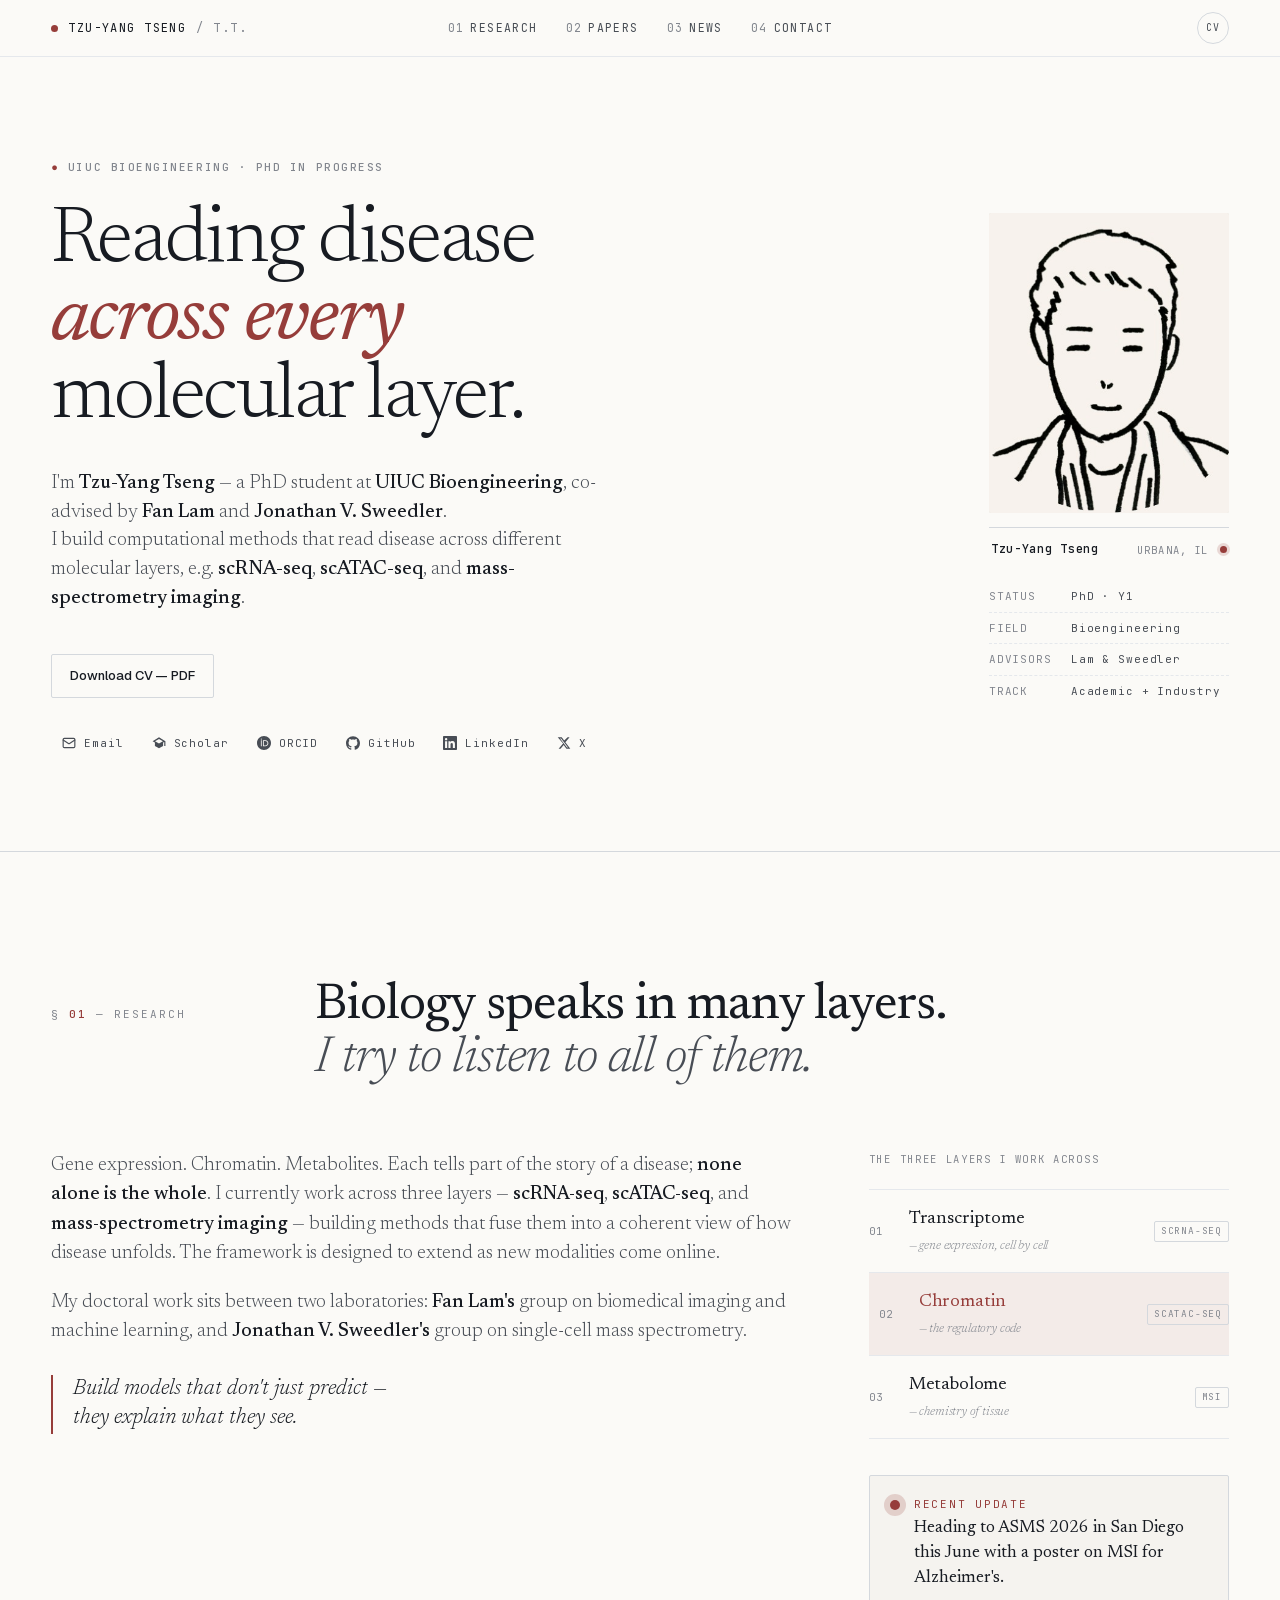
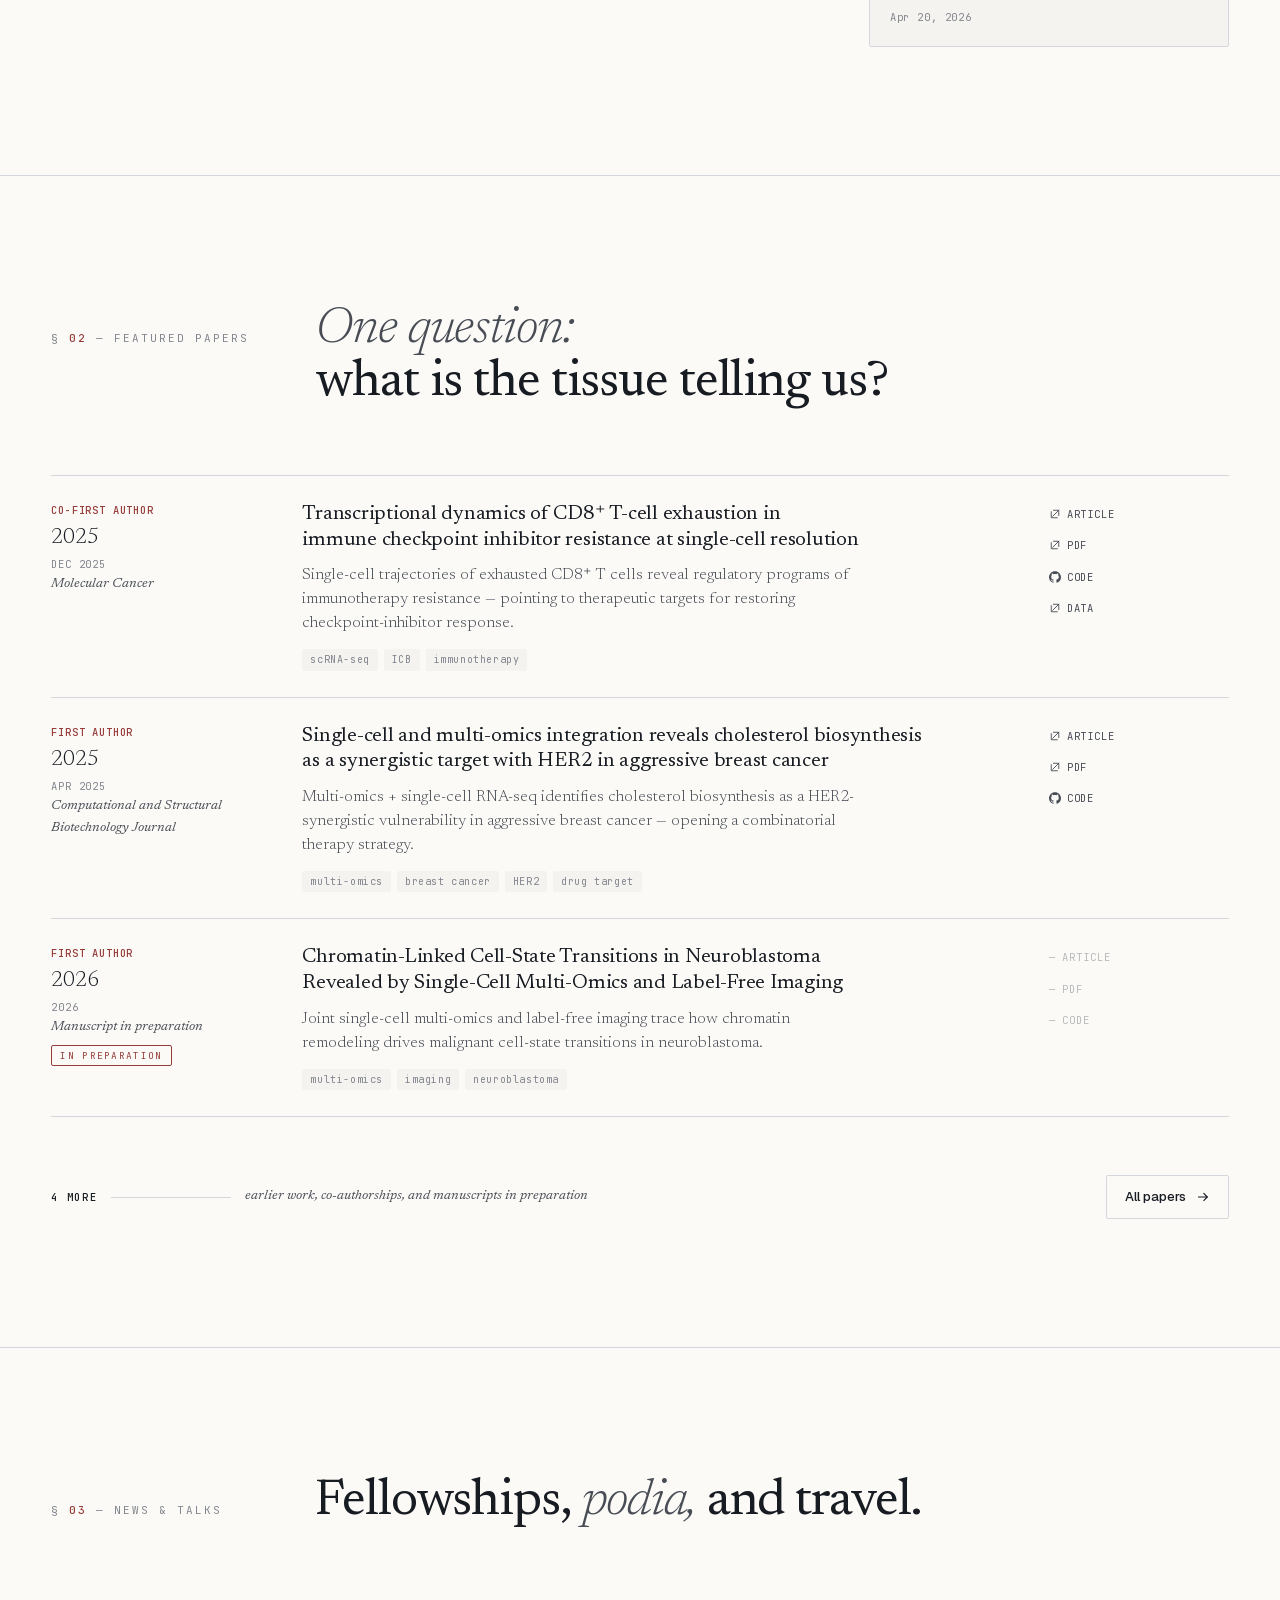
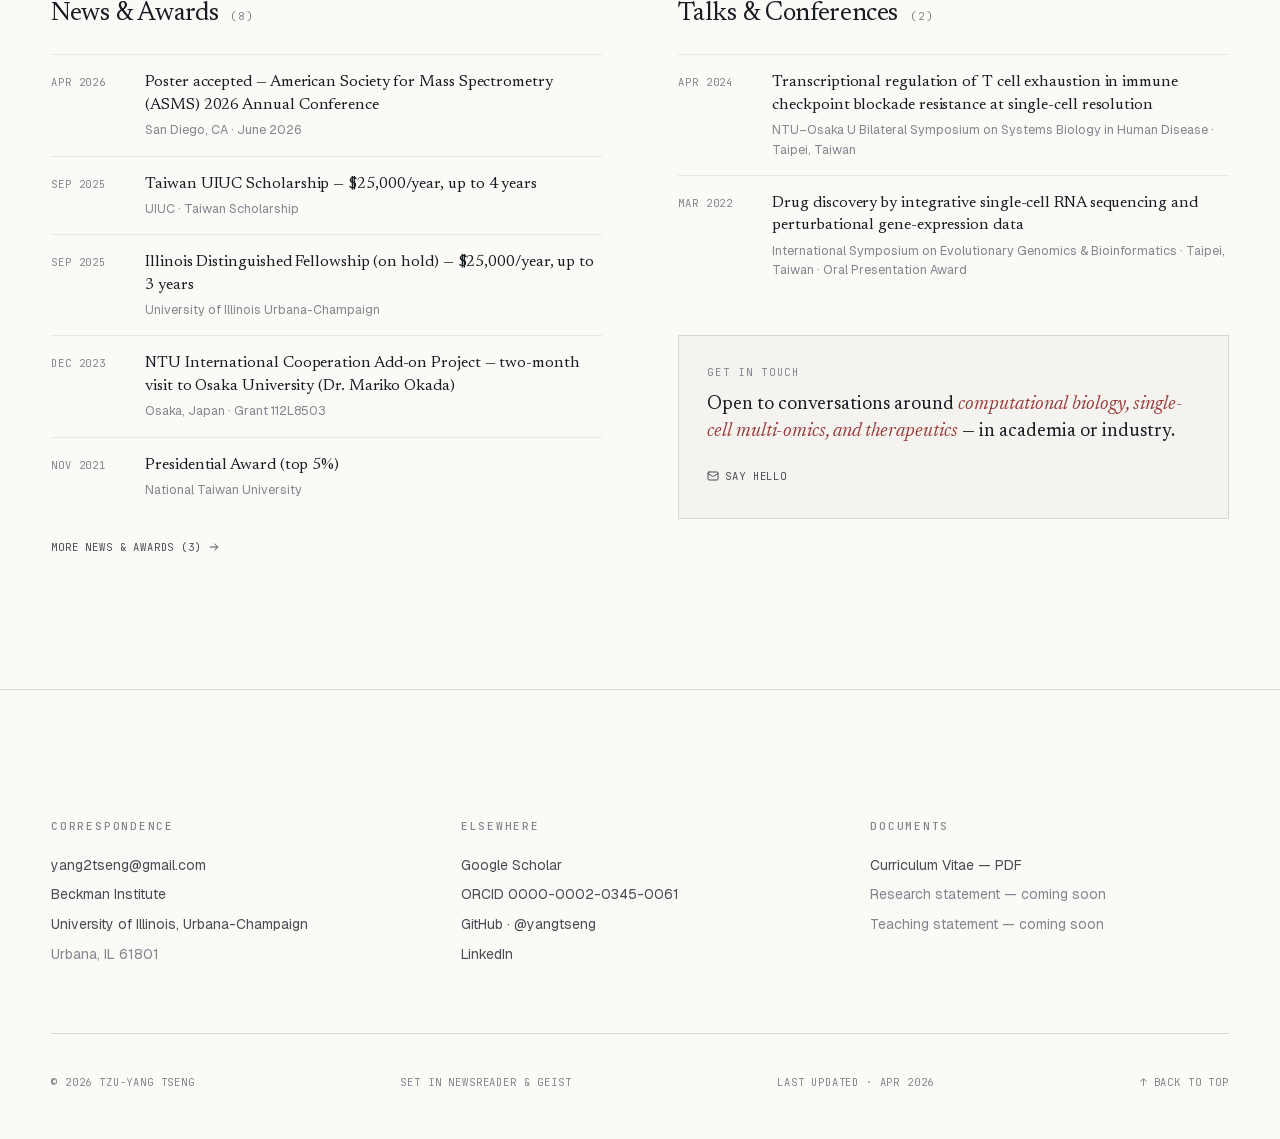
==== index.html @ 9c01989f "Replace Hugo site with Next.js editorial redesign" ====
<!DOCTYPE html><!--KRcbVqS8TfyJYp9CHMEeK--><html lang="en" class="__variable_23383f __variable_2fd26b __variable_6d24ac"><head><meta charSet="utf-8"/><meta name="viewport" content="width=device-width, initial-scale=1"/><link rel="preload" href="/_next/static/media/4b9bb515ce6d026f-s.p.woff2" as="font" crossorigin="" type="font/woff2"/><link rel="preload" href="/_next/static/media/4cf2300e9c8272f7-s.p.woff2" as="font" crossorigin="" type="font/woff2"/><link rel="preload" href="/_next/static/media/558ca1a6aa3cb55e-s.p.woff2" as="font" crossorigin="" type="font/woff2"/><link rel="preload" href="/_next/static/media/5611c55482296524-s.p.woff2" as="font" crossorigin="" type="font/woff2"/><link rel="preload" href="/_next/static/media/665e920483964785-s.p.woff2" as="font" crossorigin="" type="font/woff2"/><link rel="preload" href="/_next/static/media/ba015fad6dcf6784-s.p.woff2" as="font" crossorigin="" type="font/woff2"/><link rel="preload" href="/_next/static/media/e92f802bb57ccffe-s.p.woff2" as="font" crossorigin="" type="font/woff2"/><link rel="preload" as="image" href="/portrait.jpg"/><link rel="stylesheet" href="/_next/static/css/80874773b48cdd55.css" data-precedence="next"/><link rel="preload" as="script" fetchPriority="low" href="/_next/static/chunks/webpack-1b377f46e72c49b6.js"/><script src="/_next/static/chunks/4bd1b696-c023c6e3521b1417.js" async=""></script><script src="/_next/static/chunks/255-dda36e826969d334.js" async=""></script><script src="/_next/static/chunks/main-app-e1e6aab9faa670de.js" async=""></script><script src="/_next/static/chunks/619-ba102abea3e3d0e4.js" async=""></script><script src="/_next/static/chunks/app/layout-b8fff95ae34bfa25.js" async=""></script><script src="/_next/static/chunks/747-1c75d0408c8b1890.js" async=""></script><script src="/_next/static/chunks/app/page-6e94c99dddf54dfb.js" async=""></script><meta name="next-size-adjust" content=""/><title>Tzu-Yang Tseng — PhD, Bioengineering · UIUC</title><meta name="description" content="PhD student in Bioengineering at UIUC, co-advised by Fan Lam and Jonathan V. Sweedler. Computational methods that read disease across molecular layers — scRNA-seq, scATAC-seq, and mass-spectrometry imaging."/><script src="/_next/static/chunks/polyfills-42372ed130431b0a.js" noModule=""></script></head><body><div hidden=""><!--$--><!--/$--></div><script>((a,b,c,d,e,f,g,h)=>{let i=document.documentElement,j=["light","dark"];function k(b){var c;(Array.isArray(a)?a:[a]).forEach(a=>{let c="class"===a,d=c&&f?e.map(a=>f[a]||a):e;c?(i.classList.remove(...d),i.classList.add(f&&f[b]?f[b]:b)):i.setAttribute(a,b)}),c=b,h&&j.includes(c)&&(i.style.colorScheme=c)}if(d)k(d);else try{let a=localStorage.getItem(b)||c,d=g&&"system"===a?window.matchMedia("(prefers-color-scheme: dark)").matches?"dark":"light":a;k(d)}catch(a){}})("data-theme","theme","light",null,["light","dark"],null,true,true)</script><a href="#main" class="sr-only focus:not-sr-only focus:fixed focus:left-4 focus:top-4 focus:z-[300] focus:rounded focus:bg-[var(--accent)] focus:px-4 focus:py-2 focus:text-[var(--bg)]">Skip to content</a><header class="topbar"><div class="frame topbar-inner"><a class="brand" href="#top"><span class="brand-dot" aria-hidden="true"></span><span>Tzu-Yang Tseng</span><span style="color:var(--ink-3)">/ T.T.</span></a><nav class="nav" aria-label="Primary"><a href="#research"><span class="num">01</span>Research</a><a href="#papers"><span class="num">02</span>Papers</a><a href="#news"><span class="num">03</span>News</a><a href="#contact"><span class="num">04</span>Contact</a></nav><div class="topbar-right"><a class="icon-btn" aria-label="Curriculum Vitae (PDF)" href="/cv.pdf"><span style="font-family:var(--mono);font-size:10px;letter-spacing:0.1em">CV</span></a></div></div></header><main id="main"><section id="top" class="hero"><div class="frame"><div class="hero-grid"><div><div class="eyebrow rev" style="margin-bottom:28px"><span style="color:var(--accent)">●</span> UIUC Bioengineering · PhD in progress</div><h1 class="hero-headline rev">Reading disease<br/><em>across every</em><br/>molecular layer.</h1><p class="hero-sub rev">I&#x27;m <strong>Tzu-Yang Tseng</strong> — a PhD student at <strong>UIUC Bioengineering</strong>, co-advised by <strong>Fan Lam</strong> and <strong>Jonathan V. Sweedler</strong>.<br/>I build computational methods that read disease across different molecular layers, e.g. <strong>scRNA-seq</strong>, <strong>scATAC-seq</strong>, and<!-- --> <strong>mass-spectrometry imaging</strong>.</p><div class="cta-row rev"><a class="btn btn-ghost" href="/cv.pdf">Download CV — PDF</a></div><div class="socials rev"><a class="sock" href="mailto:yang2tseng@gmail.com"><svg xmlns="http://www.w3.org/2000/svg" width="14" height="14" viewBox="0 0 24 24" fill="none" stroke="currentColor" stroke-width="2" stroke-linecap="round" stroke-linejoin="round" class="lucide lucide-mail" aria-hidden="true"><path d="m22 7-8.991 5.727a2 2 0 0 1-2.009 0L2 7"></path><rect x="2" y="4" width="20" height="16" rx="2"></rect></svg>Email</a><a class="sock" href="https://scholar.google.com/citations?user=Tzu-Yang+Tseng"><svg viewBox="0 0 24 24" fill="currentColor" aria-hidden="true" width="14" height="14"><path d="M12 2L1 9l4 2.18v6L12 21l7-3.82v-6l2-1.09V17h2V9L12 2zm6.82 7L12 12.72 5.18 9 12 5.28 18.82 9z"></path></svg>Scholar</a><a class="sock" href="https://orcid.org/0000-0002-0345-0061"><svg viewBox="0 0 24 24" fill="currentColor" aria-hidden="true" width="14" height="14"><path d="M12 0C5.372 0 0 5.372 0 12s5.372 12 12 12 12-5.372 12-12S18.628 0 12 0zM7.369 4.378c.525 0 .947.422.947.947 0 .525-.421.947-.947.947-.525 0-.946-.422-.946-.947 0-.525.421-.947.946-.947zm-.722 3.038h1.444v10.041H6.647V7.416zm3.562 0h3.9c3.712 0 5.344 2.652 5.344 5.025 0 2.572-2.016 5.025-5.325 5.025h-3.919V7.416zm1.444 1.303v7.444h2.297c3.272 0 4.022-2.484 4.022-3.722 0-2.016-1.284-3.722-4.097-3.722h-2.222z"></path></svg>ORCID</a><a class="sock" href="https://github.com/yangtseng"><svg viewBox="0 0 24 24" fill="currentColor" aria-hidden="true" width="14" height="14"><path d="M12 .297c-6.63 0-12 5.373-12 12 0 5.303 3.438 9.8 8.205 11.385.6.113.82-.258.82-.577 0-.285-.01-1.04-.015-2.04-3.338.724-4.042-1.61-4.042-1.61C4.422 18.07 3.633 17.7 3.633 17.7c-1.087-.744.084-.729.084-.729 1.205.084 1.838 1.236 1.838 1.236 1.07 1.835 2.809 1.305 3.495.998.108-.776.417-1.305.76-1.605-2.665-.3-5.466-1.332-5.466-5.93 0-1.31.465-2.38 1.235-3.22-.135-.303-.54-1.523.105-3.176 0 0 1.005-.322 3.3 1.23.96-.267 1.98-.399 3-.405 1.02.006 2.04.138 3 .405 2.28-1.552 3.285-1.23 3.285-1.23.645 1.653.24 2.873.12 3.176.765.84 1.23 1.91 1.23 3.22 0 4.61-2.805 5.625-5.475 5.92.42.36.81 1.096.81 2.22 0 1.606-.015 2.896-.015 3.286 0 .315.21.69.825.57C20.565 22.092 24 17.592 24 12.297c0-6.627-5.373-12-12-12"></path></svg>GitHub</a><a class="sock" href="https://www.linkedin.com/in/"><svg viewBox="0 0 24 24" fill="currentColor" aria-hidden="true" width="14" height="14"><path d="M20.447 20.452h-3.554v-5.569c0-1.328-.027-3.037-1.852-3.037-1.853 0-2.136 1.445-2.136 2.939v5.667H9.351V9h3.414v1.561h.046c.477-.9 1.637-1.85 3.37-1.85 3.601 0 4.267 2.37 4.267 5.455v6.286zM5.337 7.433a2.062 2.062 0 01-2.063-2.065 2.064 2.064 0 112.063 2.065zm1.782 13.019H3.555V9h3.564v11.452zM22.225 0H1.771C.792 0 0 .774 0 1.729v20.542C0 23.227.792 24 1.771 24h20.451C23.2 24 24 23.227 24 22.271V1.729C24 .774 23.2 0 22.222 0h.003z"></path></svg>LinkedIn</a><a class="sock" href="https://x.com/"><svg viewBox="0 0 24 24" fill="currentColor" aria-hidden="true" width="14" height="14"><path d="M18.244 2.25h3.308l-7.227 8.26 8.502 11.24H16.17l-4.714-6.231-5.401 6.231H2.744l7.737-8.835L1.255 2.25H8.08l4.253 5.622zm-1.161 17.52h1.833L7.084 4.126H5.117z"></path></svg>X</a></div></div><div class="portrait-col rev"><div class="portrait"><img alt="Portrait of Tzu-Yang Tseng" width="480" height="600" decoding="async" data-nimg="1" style="color:transparent" src="/portrait.jpg"/></div><div class="portrait-meta"><span class="name">Tzu-Yang Tseng</span><span>Urbana, IL</span><span class="dot" aria-label="online"></span></div><aside class="sidecol"><div class="row"><span class="k">status</span><span class="v">PhD · Y1</span></div><div class="row"><span class="k">field</span><span class="v">Bioengineering</span></div><div class="row"><span class="k">advisors</span><span class="v">Lam &amp; Sweedler</span></div><div class="row"><span class="k">track</span><span class="v">Academic + Industry</span></div></aside></div></div></div></section><section id="research" class="section"><div class="frame"><div class="sec-head rev"><div class="sec-num">§ <b>01</b> — Research</div><h2 class="sec-title">Biology speaks in many layers. <em>I try to listen to all of them.</em></h2></div><div class="research-grid two"><div class="research-copy rev"><p>Gene expression. Chromatin. Metabolites. Each tells part of the story of a disease;<!-- --> <strong>none alone is the whole</strong>. I currently work across three layers —<!-- --> <strong>scRNA-seq</strong>, <strong>scATAC-seq</strong>, and<!-- --> <strong>mass-spectrometry imaging</strong> — building methods that fuse them into a coherent view of how disease unfolds. The framework is designed to extend as new modalities come online.</p><p>My doctoral work sits between two laboratories:<!-- --> <strong>Fan Lam&#x27;s</strong> group on biomedical imaging and machine learning, and<!-- --> <strong>Jonathan V. Sweedler&#x27;s</strong> group on single-cell mass spectrometry.</p><blockquote class="pull">Build models that don&#x27;t just predict —<br/>they explain what they see.</blockquote></div><div class="research-side rev"><div class="label" style="margin-bottom:14px">The three layers I work across</div><div class="layers-stack"><div class="layer" tabindex="0" role="button" aria-pressed="false"><span class="layer-index">01</span><div><span class="layer-name">Transcriptome<em>— <!-- -->gene expression, cell by cell</em></span></div><span class="layer-tag">scRNA-seq</span></div><div class="layer active" tabindex="0" role="button" aria-pressed="true"><span class="layer-index">02</span><div><span class="layer-name">Chromatin<em>— <!-- -->the regulatory code</em></span></div><span class="layer-tag">scATAC-seq</span></div><div class="layer" tabindex="0" role="button" aria-pressed="false"><span class="layer-index">03</span><div><span class="layer-name">Metabolome<em>— <!-- -->chemistry of tissue</em></span></div><span class="layer-tag">MSI</span></div></div><div class="now"><span class="now-dot" aria-hidden="true"></span><div><div class="now-label">RECENT UPDATE</div><div class="now-text">Heading to ASMS 2026 in San Diego this June with a poster on MSI for Alzheimer&#x27;s.</div></div><div class="now-date">Apr 20, 2026</div></div></div></div></div></section><section id="papers" class="section"><div class="frame"><div class="sec-head rev"><div class="sec-num">§ <b>02</b> — Featured Papers</div><h2 class="sec-title"><em>One question:</em><br/>what is the tissue telling us?</h2></div><div class="rev"><div class="papers-list"><article class="paper"><div class="paper-meta"><span class="pos">Co-first author</span><br/><span class="year">2025</span><span>Dec 2025</span><br/><span class="journal">Molecular Cancer</span></div><div><h3 class="paper-title">Transcriptional dynamics of CD8⁺ T-cell exhaustion in immune checkpoint inhibitor resistance at single-cell resolution</h3><p class="paper-tldr">Single-cell trajectories of exhausted CD8⁺ T cells reveal regulatory programs of immunotherapy resistance — pointing to therapeutic targets for restoring checkpoint-inhibitor response.</p><div class="paper-tags"><span class="tag">scRNA-seq</span><span class="tag">ICB</span><span class="tag">immunotherapy</span></div></div><div class="paper-links"><a class="plink" href="https://link.springer.com/article/10.1186/s12943-025-02468-7" target="_blank" rel="noreferrer"><svg viewBox="0 0 16 16" fill="none" aria-hidden="true" width="12" height="12"><path d="M6 3h7v7M13 3L5 11M11 13H3V5" stroke="currentColor" stroke-width="1.2" stroke-linecap="square"></path></svg>Article</a><a class="plink" href="/papers/TcExh.pdf"><svg viewBox="0 0 16 16" fill="none" aria-hidden="true" width="12" height="12"><path d="M6 3h7v7M13 3L5 11M11 13H3V5" stroke="currentColor" stroke-width="1.2" stroke-linecap="square"></path></svg>PDF</a><a class="plink" href="https://github.com/yangtseng/T_cell_exhaustion" target="_blank" rel="noreferrer"><svg viewBox="0 0 24 24" fill="currentColor" aria-hidden="true" width="12" height="12"><path d="M12 .297c-6.63 0-12 5.373-12 12 0 5.303 3.438 9.8 8.205 11.385.6.113.82-.258.82-.577 0-.285-.01-1.04-.015-2.04-3.338.724-4.042-1.61-4.042-1.61C4.422 18.07 3.633 17.7 3.633 17.7c-1.087-.744.084-.729.084-.729 1.205.084 1.838 1.236 1.838 1.236 1.07 1.835 2.809 1.305 3.495.998.108-.776.417-1.305.76-1.605-2.665-.3-5.466-1.332-5.466-5.93 0-1.31.465-2.38 1.235-3.22-.135-.303-.54-1.523.105-3.176 0 0 1.005-.322 3.3 1.23.96-.267 1.98-.399 3-.405 1.02.006 2.04.138 3 .405 2.28-1.552 3.285-1.23 3.285-1.23.645 1.653.24 2.873.12 3.176.765.84 1.23 1.91 1.23 3.22 0 4.61-2.805 5.625-5.475 5.92.42.36.81 1.096.81 2.22 0 1.606-.015 2.896-.015 3.286 0 .315.21.69.825.57C20.565 22.092 24 17.592 24 12.297c0-6.627-5.373-12-12-12"></path></svg>Code</a><a class="plink" href="https://www.ncbi.nlm.nih.gov/geo/query/acc.cgi?acc=GSE268165" target="_blank" rel="noreferrer"><svg viewBox="0 0 16 16" fill="none" aria-hidden="true" width="12" height="12"><path d="M6 3h7v7M13 3L5 11M11 13H3V5" stroke="currentColor" stroke-width="1.2" stroke-linecap="square"></path></svg>Data</a></div></article><article class="paper"><div class="paper-meta"><span class="pos">First author</span><br/><span class="year">2025</span><span>Apr 2025</span><br/><span class="journal">Computational and Structural Biotechnology Journal</span></div><div><h3 class="paper-title">Single-cell and multi-omics integration reveals cholesterol biosynthesis as a synergistic target with HER2 in aggressive breast cancer</h3><p class="paper-tldr">Multi-omics + single-cell RNA-seq identifies cholesterol biosynthesis as a HER2-synergistic vulnerability in aggressive breast cancer — opening a combinatorial therapy strategy.</p><div class="paper-tags"><span class="tag">multi-omics</span><span class="tag">breast cancer</span><span class="tag">HER2</span><span class="tag">drug target</span></div></div><div class="paper-links"><a class="plink" href="https://www.sciencedirect.com/science/article/pii/S2001037025001540" target="_blank" rel="noreferrer"><svg viewBox="0 0 16 16" fill="none" aria-hidden="true" width="12" height="12"><path d="M6 3h7v7M13 3L5 11M11 13H3V5" stroke="currentColor" stroke-width="1.2" stroke-linecap="square"></path></svg>Article</a><a class="plink" href="/papers/Chole_her2.pdf"><svg viewBox="0 0 16 16" fill="none" aria-hidden="true" width="12" height="12"><path d="M6 3h7v7M13 3L5 11M11 13H3V5" stroke="currentColor" stroke-width="1.2" stroke-linecap="square"></path></svg>PDF</a><a class="plink" href="https://github.com/yangtseng/BRCA_chole_HER2" target="_blank" rel="noreferrer"><svg viewBox="0 0 24 24" fill="currentColor" aria-hidden="true" width="12" height="12"><path d="M12 .297c-6.63 0-12 5.373-12 12 0 5.303 3.438 9.8 8.205 11.385.6.113.82-.258.82-.577 0-.285-.01-1.04-.015-2.04-3.338.724-4.042-1.61-4.042-1.61C4.422 18.07 3.633 17.7 3.633 17.7c-1.087-.744.084-.729.084-.729 1.205.084 1.838 1.236 1.838 1.236 1.07 1.835 2.809 1.305 3.495.998.108-.776.417-1.305.76-1.605-2.665-.3-5.466-1.332-5.466-5.93 0-1.31.465-2.38 1.235-3.22-.135-.303-.54-1.523.105-3.176 0 0 1.005-.322 3.3 1.23.96-.267 1.98-.399 3-.405 1.02.006 2.04.138 3 .405 2.28-1.552 3.285-1.23 3.285-1.23.645 1.653.24 2.873.12 3.176.765.84 1.23 1.91 1.23 3.22 0 4.61-2.805 5.625-5.475 5.92.42.36.81 1.096.81 2.22 0 1.606-.015 2.896-.015 3.286 0 .315.21.69.825.57C20.565 22.092 24 17.592 24 12.297c0-6.627-5.373-12-12-12"></path></svg>Code</a></div></article><article class="paper"><div class="paper-meta"><span class="pos">First author</span><br/><span class="year">2026</span><span>2026</span><br/><span class="journal">Manuscript in preparation</span><div><span class="inprep">In preparation</span></div></div><div><h3 class="paper-title">Chromatin-Linked Cell-State Transitions in Neuroblastoma Revealed by Single-Cell Multi-Omics and Label-Free Imaging</h3><p class="paper-tldr">Joint single-cell multi-omics and label-free imaging trace how chromatin remodeling drives malignant cell-state transitions in neuroblastoma.</p><div class="paper-tags"><span class="tag">multi-omics</span><span class="tag">imaging</span><span class="tag">neuroblastoma</span></div></div><div class="paper-links"><span class="plink inactive">— Article</span><span class="plink inactive">— PDF</span><span class="plink inactive">— Code</span></div></article></div><div class="more-row"><div class="more-meta"><span class="label">4<!-- --> more</span><span class="more-rule"></span><span class="more-sub">earlier work, co-authorships, and manuscripts in preparation</span></div><a class="btn btn-ghost" href="/papers/">All papers<!-- --> <span class="arrow"><svg viewBox="0 0 16 16" fill="none" aria-hidden="true" width="14" height="14"><path d="M3 8h10M9 4l4 4-4 4" stroke="currentColor" stroke-width="1.3" stroke-linecap="square"></path></svg></span></a></div></div></div></section><section id="news" class="section"><div class="frame"><div class="sec-head rev"><div class="sec-num">§ <b>03</b> — News &amp; Talks</div><h2 class="sec-title">Fellowships, <em>podia,</em> and travel.</h2></div><div class="two-col"><div class="rev"><h3 class="col-title">News &amp; Awards <span class="count">(<!-- -->8<!-- -->)</span></h3><div class="item"><div class="item-date">Apr 2026</div><div><div class="item-title">Poster accepted — American Society for Mass Spectrometry (ASMS) 2026 Annual Conference</div><div class="item-venue">San Diego, CA · June 2026</div></div></div><div class="item"><div class="item-date">Sep 2025</div><div><div class="item-title">Taiwan UIUC Scholarship — $25,000/year, up to 4 years</div><div class="item-venue">UIUC · Taiwan Scholarship</div></div></div><div class="item"><div class="item-date">Sep 2025</div><div><div class="item-title">Illinois Distinguished Fellowship (on hold) — $25,000/year, up to 3 years</div><div class="item-venue">University of Illinois Urbana-Champaign</div></div></div><div class="item"><div class="item-date">Dec 2023</div><div><div class="item-title">NTU International Cooperation Add-on Project — two-month visit to Osaka University (Dr. Mariko Okada)</div><div class="item-venue">Osaka, Japan · Grant 112L8503</div></div></div><div class="item"><div class="item-date">Nov 2021</div><div><div class="item-title">Presidential Award (top 5%)</div><div class="item-venue">National Taiwan University</div></div></div><a class="plink" style="margin-top:20px" href="/more/#news">More news &amp; awards (<!-- -->3<!-- -->) <svg viewBox="0 0 16 16" fill="none" aria-hidden="true" width="12" height="12"><path d="M3 8h10M9 4l4 4-4 4" stroke="currentColor" stroke-width="1.3" stroke-linecap="square"></path></svg></a></div><div class="rev"><h3 class="col-title">Talks &amp; Conferences <span class="count">(<!-- -->2<!-- -->)</span></h3><div class="item"><div class="item-date">Apr 2024</div><div><div class="item-title">Transcriptional regulation of T cell exhaustion in immune checkpoint blockade resistance at single-cell resolution</div><div class="item-venue">NTU–Osaka U Bilateral Symposium on Systems Biology in Human Disease · Taipei, Taiwan</div></div></div><div class="item"><div class="item-date">Mar 2022</div><div><div class="item-title">Drug discovery by integrative single-cell RNA sequencing and perturbational gene-expression data</div><div class="item-venue">International Symposium on Evolutionary Genomics &amp; Bioinformatics · Taipei, Taiwan · Oral Presentation Award</div></div></div><div class="contact-card rev"><div class="label" style="margin-bottom:10px">Get in touch</div><div class="contact-card-copy">Open to conversations around<!-- --> <em>computational biology, single-cell multi-omics, and therapeutics</em> <!-- -->— in academia or industry.</div><a class="plink" style="margin-top:18px" href="mailto:yang2tseng@gmail.com"><svg xmlns="http://www.w3.org/2000/svg" width="12" height="12" viewBox="0 0 24 24" fill="none" stroke="currentColor" stroke-width="2" stroke-linecap="round" stroke-linejoin="round" class="lucide lucide-mail" aria-hidden="true"><path d="m22 7-8.991 5.727a2 2 0 0 1-2.009 0L2 7"></path><rect x="2" y="4" width="20" height="16" rx="2"></rect></svg> Say hello</a></div></div></div></div></section><!--$--><!--/$--></main><footer id="contact" class="footer"><div class="frame"><div class="foot-grid"><div class="foot-col"><h4>Correspondence</h4><a href="mailto:yang2tseng@gmail.com">yang2tseng@gmail.com</a><a href="https://beckman.illinois.edu/">Beckman Institute</a><a href="https://illinois.edu/">University of Illinois, Urbana-Champaign</a><span style="display:block;font-family:var(--sans);font-size:14px;color:var(--ink-3);padding:4px 0">Urbana, IL 61801</span></div><div class="foot-col"><h4>Elsewhere</h4><a href="https://scholar.google.com/citations?user=Tzu-Yang+Tseng">Google Scholar</a><a href="https://orcid.org/0000-0002-0345-0061">ORCID 0000-0002-0345-0061</a><a href="https://github.com/yangtseng">GitHub · @yangtseng</a><a href="https://www.linkedin.com/in/">LinkedIn</a></div><div class="foot-col"><h4>Documents</h4><a href="/cv.pdf">Curriculum Vitae — PDF</a><span style="display:block;font-family:var(--sans);font-size:14px;color:var(--ink-3);padding:4px 0">Research statement — coming soon</span><span style="display:block;font-family:var(--sans);font-size:14px;color:var(--ink-3);padding:4px 0">Teaching statement — coming soon</span></div></div><div class="foot-meta"><span>© <!-- -->2026<!-- --> <!-- -->Tzu-Yang Tseng</span><span>Set in Newsreader &amp; Geist</span><span>Last updated · Apr 2026</span><a href="#top">↑ Back to top</a></div></div></footer><script src="/_next/static/chunks/webpack-1b377f46e72c49b6.js" id="_R_" async=""></script><script>(self.__next_f=self.__next_f||[]).push([0])</script><script>self.__next_f.push([1,"1:\"$Sreact.fragment\"\n2:I[4587,[\"619\",\"static/chunks/619-ba102abea3e3d0e4.js\",\"177\",\"static/chunks/app/layout-b8fff95ae34bfa25.js\"],\"Providers\"]\n3:I[2619,[\"619\",\"static/chunks/619-ba102abea3e3d0e4.js\",\"747\",\"static/chunks/747-1c75d0408c8b1890.js\",\"974\",\"static/chunks/app/page-6e94c99dddf54dfb.js\"],\"\"]\n4:I[9766,[],\"\"]\n5:I[8924,[],\"\"]\nb:I[7150,[],\"\"]\n:HL[\"/_next/static/media/4b9bb515ce6d026f-s.p.woff2\",\"font\",{\"crossOrigin\":\"\",\"type\":\"font/woff2\"}]\n:HL[\"/_next/static/media/4cf2300e9c8272f7-s.p.woff2\",\"font\",{\"crossOrigin\":\"\",\"type\":\"font/woff2\"}]\n:HL[\"/_next/static/media/558ca1a6aa3cb55e-s.p.woff2\",\"font\",{\"crossOrigin\":\"\",\"type\":\"font/woff2\"}]\n:HL[\"/_next/static/media/5611c55482296524-s.p.woff2\",\"font\",{\"crossOrigin\":\"\",\"type\":\"font/woff2\"}]\n:HL[\"/_next/static/media/665e920483964785-s.p.woff2\",\"font\",{\"crossOrigin\":\"\",\"type\":\"font/woff2\"}]\n:HL[\"/_next/static/media/ba015fad6dcf6784-s.p.woff2\",\"font\",{\"crossOrigin\":\"\",\"type\":\"font/woff2\"}]\n:HL[\"/_next/static/media/e92f802bb57ccffe-s.p.woff2\",\"font\",{\"crossOrigin\":\"\",\"type\":\"font/woff2\"}]\n:HL[\"/_next/static/css/80874773b48cdd55.css\",\"style\"]\n"])</script><script>self.__next_f.push([1,"0:{\"P\":null,\"b\":\"KRcbVqS8TfyJYp9CHMEeK\",\"p\":\"\",\"c\":[\"\",\"\"],\"i\":false,\"f\":[[[\"\",{\"children\":[\"__PAGE__\",{}]},\"$undefined\",\"$undefined\",true],[\"\",[\"$\",\"$1\",\"c\",{\"children\":[[[\"$\",\"link\",\"0\",{\"rel\":\"stylesheet\",\"href\":\"/_next/static/css/80874773b48cdd55.css\",\"precedence\":\"next\",\"crossOrigin\":\"$undefined\",\"nonce\":\"$undefined\"}]],[\"$\",\"html\",null,{\"lang\":\"en\",\"suppressHydrationWarning\":true,\"className\":\"__variable_23383f __variable_2fd26b __variable_6d24ac\",\"children\":[\"$\",\"body\",null,{\"children\":[\"$\",\"$L2\",null,{\"children\":[[\"$\",\"a\",null,{\"href\":\"#main\",\"className\":\"sr-only focus:not-sr-only focus:fixed focus:left-4 focus:top-4 focus:z-[300] focus:rounded focus:bg-[var(--accent)] focus:px-4 focus:py-2 focus:text-[var(--bg)]\",\"children\":\"Skip to content\"}],[\"$\",\"header\",null,{\"className\":\"topbar\",\"children\":[\"$\",\"div\",null,{\"className\":\"frame topbar-inner\",\"children\":[[\"$\",\"$L3\",null,{\"href\":\"#top\",\"className\":\"brand\",\"children\":[[\"$\",\"span\",null,{\"className\":\"brand-dot\",\"aria-hidden\":true}],[\"$\",\"span\",null,{\"children\":\"Tzu-Yang Tseng\"}],[\"$\",\"span\",null,{\"style\":{\"color\":\"var(--ink-3)\"},\"children\":\"/ T.T.\"}]]}],[\"$\",\"nav\",null,{\"className\":\"nav\",\"aria-label\":\"Primary\",\"children\":[[\"$\",\"$L3\",\"#research\",{\"href\":\"#research\",\"children\":[[\"$\",\"span\",null,{\"className\":\"num\",\"children\":\"01\"}],\"Research\"]}],[\"$\",\"$L3\",\"#papers\",{\"href\":\"#papers\",\"children\":[[\"$\",\"span\",null,{\"className\":\"num\",\"children\":\"02\"}],\"Papers\"]}],[\"$\",\"$L3\",\"#news\",{\"href\":\"#news\",\"children\":[[\"$\",\"span\",null,{\"className\":\"num\",\"children\":\"03\"}],\"News\"]}],[\"$\",\"$L3\",\"#contact\",{\"href\":\"#contact\",\"children\":[[\"$\",\"span\",null,{\"className\":\"num\",\"children\":\"04\"}],\"Contact\"]}]]}],[\"$\",\"div\",null,{\"className\":\"topbar-right\",\"children\":[\"$\",\"$L3\",null,{\"className\":\"icon-btn\",\"href\":\"/cv.pdf\",\"aria-label\":\"Curriculum Vitae (PDF)\",\"children\":[\"$\",\"span\",null,{\"style\":{\"fontFamily\":\"var(--mono)\",\"fontSize\":10,\"letterSpacing\":\"0.1em\"},\"children\":\"CV\"}]}]}]]}]}],[\"$\",\"main\",null,{\"id\":\"main\",\"children\":[\"$\",\"$L4\",null,{\"parallelRouterKey\":\"children\",\"error\":\"$undefined\",\"errorStyles\":\"$undefined\",\"errorScripts\":\"$undefined\",\"template\":[\"$\",\"$L5\",null,{}],\"templateStyles\":\"$undefined\",\"templateScripts\":\"$undefined\",\"notFound\":[[[\"$\",\"title\",null,{\"children\":\"404: This page could not be found.\"}],[\"$\",\"div\",null,{\"style\":{\"fontFamily\":\"system-ui,\\\"Segoe UI\\\",Roboto,Helvetica,Arial,sans-serif,\\\"Apple Color Emoji\\\",\\\"Segoe UI Emoji\\\"\",\"height\":\"100vh\",\"textAlign\":\"center\",\"display\":\"flex\",\"flexDirection\":\"column\",\"alignItems\":\"center\",\"justifyContent\":\"center\"},\"children\":[\"$\",\"div\",null,{\"children\":[[\"$\",\"style\",null,{\"dangerouslySetInnerHTML\":{\"__html\":\"body{color:#000;background:#fff;margin:0}.next-error-h1{border-right:1px solid rgba(0,0,0,.3)}@media (prefers-color-scheme:dark){body{color:#fff;background:#000}.next-error-h1{border-right:1px solid rgba(255,255,255,.3)}}\"}}],[\"$\",\"h1\",null,{\"className\":\"next-error-h1\",\"style\":{\"display\":\"inline-block\",\"margin\":\"0 20px 0 0\",\"padding\":\"0 23px 0 0\",\"fontSize\":24,\"fontWeight\":500,\"verticalAlign\":\"top\",\"lineHeight\":\"49px\"},\"children\":404}],[\"$\",\"div\",null,{\"style\":{\"display\":\"inline-block\"},\"children\":[\"$\",\"h2\",null,{\"style\":{\"fontSize\":14,\"fontWeight\":400,\"lineHeight\":\"49px\",\"margin\":0},\"children\":\"This page could not be found.\"}]}]]}]}]],[]],\"forbidden\":\"$undefined\",\"unauthorized\":\"$undefined\"}]}],[\"$\",\"footer\",null,{\"id\":\"contact\",\"className\":\"footer\",\"children\":[\"$\",\"div\",null,{\"className\":\"frame\",\"children\":[[\"$\",\"div\",null,{\"className\":\"foot-grid\",\"children\":[[\"$\",\"div\",null,{\"className\":\"foot-col\",\"children\":[[\"$\",\"h4\",null,{\"children\":\"Correspondence\"}],[\"$\",\"a\",null,{\"href\":\"mailto:yang2tseng@gmail.com\",\"children\":\"yang2tseng@gmail.com\"}],[\"$\",\"a\",null,{\"href\":\"https://beckman.illinois.edu/\",\"children\":\"Beckman Institute\"}],[\"$\",\"a\",null,{\"href\":\"https://illinois.edu/\",\"children\":\"University of Illinois, Urbana-Champaign\"}],[\"$\",\"span\",null,{\"style\":{\"display\":\"block\",\"fontFamily\":\"var(--sans)\",\"fontSize\":14,\"color\":\"var(--ink-3)\",\"padding\":\"4px 0\"},\"children\":\"Urbana, IL 61801\"}]]}],[\"$\",\"div\",null,{\"className\":\"foot-col\",\"children\":[[\"$\",\"h4\",null,{\"children\":\"Elsewhere\"}],[\"$\",\"a\",null,{\"href\":\"https://scholar.google.com/citations?user=Tzu-Yang+Tseng\",\"children\":\"Google Scholar\"}],[\"$\",\"a\",null,{\"href\":\"https://orcid.org/0000-0002-0345-0061\",\"children\":\"ORCID 0000-0002-0345-0061\"}],[\"$\",\"a\",null,{\"href\":\"https://github.com/yangtseng\",\"children\":\"GitHub · @yangtseng\"}],[\"$\",\"a\",null,{\"href\":\"https://www.linkedin.com/in/\",\"children\":\"LinkedIn\"}]]}],[\"$\",\"div\",null,{\"className\":\"foot-col\",\"children\":[[\"$\",\"h4\",null,{\"children\":\"Documents\"}],[\"$\",\"a\",null,{\"href\":\"/cv.pdf\",\"children\":\"Curriculum Vitae — PDF\"}],[\"$\",\"span\",null,{\"style\":{\"display\":\"block\",\"fontFamily\":\"var(--sans)\",\"fontSize\":14,\"color\":\"var(--ink-3)\",\"padding\":\"4px 0\"},\"children\":\"Research statement — coming soon\"}],\"$L6\"]}]]}],\"$L7\"]}]}],\"$L8\"]}]}]}]]}],{\"children\":[\"__PAGE__\",\"$L9\",{},null,false]},null,false],\"$La\",false]],\"m\":\"$undefined\",\"G\":[\"$b\",[]],\"s\":false,\"S\":true}\n"])</script><script>self.__next_f.push([1,"c:I[8991,[\"619\",\"static/chunks/619-ba102abea3e3d0e4.js\",\"177\",\"static/chunks/app/layout-b8fff95ae34bfa25.js\"],\"ConsoleEgg\"]\nd:I[8138,[\"619\",\"static/chunks/619-ba102abea3e3d0e4.js\",\"747\",\"static/chunks/747-1c75d0408c8b1890.js\",\"974\",\"static/chunks/app/page-6e94c99dddf54dfb.js\"],\"default\"]\n15:I[4431,[],\"ViewportBoundary\"]\n17:I[4431,[],\"MetadataBoundary\"]\n18:\"$Sreact.suspense\"\n6:[\"$\",\"span\",null,{\"style\":{\"display\":\"block\",\"fontFamily\":\"var(--sans)\",\"fontSize\":14,\"color\":\"var(--ink-3)\",\"padding\":\"4px 0\"},\"children\":\"Teaching statement — coming soon\"}]\n7:[\"$\",\"div\",null,{\"className\":\"foot-meta\",\"children\":[[\"$\",\"span\",null,{\"children\":[\"© \",2026,\" \",\"Tzu-Yang Tseng\"]}],[\"$\",\"span\",null,{\"children\":\"Set in Newsreader \u0026 Geist\"}],[\"$\",\"span\",null,{\"children\":\"Last updated · Apr 2026\"}],[\"$\",\"$L3\",null,{\"href\":\"#top\",\"children\":\"↑ Back to top\"}]]}]\n8:[\"$\",\"$Lc\",null,{}]\n"])</script><script>self.__next_f.push([1,"9:[\"$\",\"$1\",\"c\",{\"children\":[[[\"$\",\"section\",null,{\"id\":\"top\",\"className\":\"hero\",\"children\":[\"$\",\"div\",null,{\"className\":\"frame\",\"children\":[\"$\",\"div\",null,{\"className\":\"hero-grid\",\"children\":[[\"$\",\"div\",null,{\"children\":[[\"$\",\"div\",null,{\"className\":\"eyebrow rev\",\"style\":{\"marginBottom\":28},\"children\":[[\"$\",\"span\",null,{\"style\":{\"color\":\"var(--accent)\"},\"children\":\"●\"}],\" UIUC Bioengineering · PhD in progress\"]}],[\"$\",\"h1\",null,{\"className\":\"hero-headline rev\",\"children\":[\"Reading disease\",[\"$\",\"br\",null,{}],[\"$\",\"em\",null,{\"children\":\"across every\"}],[\"$\",\"br\",null,{}],\"molecular layer.\"]}],[\"$\",\"p\",null,{\"className\":\"hero-sub rev\",\"children\":[\"I'm \",[\"$\",\"strong\",null,{\"children\":\"Tzu-Yang Tseng\"}],\" — a PhD student at \",[\"$\",\"strong\",null,{\"children\":\"UIUC Bioengineering\"}],\", co-advised by \",[\"$\",\"strong\",null,{\"children\":\"Fan Lam\"}],\" and \",[\"$\",\"strong\",null,{\"children\":\"Jonathan V. Sweedler\"}],\".\",[\"$\",\"br\",null,{}],\"I build computational methods that read disease across different molecular layers, e.g. \",[\"$\",\"strong\",null,{\"children\":\"scRNA-seq\"}],\", \",[\"$\",\"strong\",null,{\"children\":\"scATAC-seq\"}],\", and\",\" \",[\"$\",\"strong\",null,{\"children\":\"mass-spectrometry imaging\"}],\".\"]}],[\"$\",\"div\",null,{\"className\":\"cta-row rev\",\"children\":[\"$\",\"$L3\",null,{\"className\":\"btn btn-ghost\",\"href\":\"/cv.pdf\",\"children\":\"Download CV — PDF\"}]}],[\"$\",\"div\",null,{\"className\":\"socials rev\",\"children\":[[\"$\",\"a\",\"Email\",{\"className\":\"sock\",\"href\":\"mailto:yang2tseng@gmail.com\",\"children\":[[\"$\",\"$Ld\",null,{\"ref\":\"$undefined\",\"iconNode\":[[\"path\",{\"d\":\"m22 7-8.991 5.727a2 2 0 0 1-2.009 0L2 7\",\"key\":\"132q7q\"}],[\"rect\",{\"x\":\"2\",\"y\":\"4\",\"width\":\"20\",\"height\":\"16\",\"rx\":\"2\",\"key\":\"izxlao\"}]],\"className\":\"lucide-mail\",\"width\":14,\"height\":14}],\"Email\"]}],[\"$\",\"a\",\"Scholar\",{\"className\":\"sock\",\"href\":\"https://scholar.google.com/citations?user=Tzu-Yang+Tseng\",\"children\":[[\"$\",\"svg\",null,{\"viewBox\":\"0 0 24 24\",\"fill\":\"currentColor\",\"aria-hidden\":true,\"width\":14,\"height\":14,\"children\":[\"$\",\"path\",null,{\"d\":\"M12 2L1 9l4 2.18v6L12 21l7-3.82v-6l2-1.09V17h2V9L12 2zm6.82 7L12 12.72 5.18 9 12 5.28 18.82 9z\"}]}],\"Scholar\"]}],[\"$\",\"a\",\"ORCID\",{\"className\":\"sock\",\"href\":\"https://orcid.org/0000-0002-0345-0061\",\"children\":[[\"$\",\"svg\",null,{\"viewBox\":\"0 0 24 24\",\"fill\":\"currentColor\",\"aria-hidden\":true,\"width\":14,\"height\":14,\"children\":[\"$\",\"path\",null,{\"d\":\"M12 0C5.372 0 0 5.372 0 12s5.372 12 12 12 12-5.372 12-12S18.628 0 12 0zM7.369 4.378c.525 0 .947.422.947.947 0 .525-.421.947-.947.947-.525 0-.946-.422-.946-.947 0-.525.421-.947.946-.947zm-.722 3.038h1.444v10.041H6.647V7.416zm3.562 0h3.9c3.712 0 5.344 2.652 5.344 5.025 0 2.572-2.016 5.025-5.325 5.025h-3.919V7.416zm1.444 1.303v7.444h2.297c3.272 0 4.022-2.484 4.022-3.722 0-2.016-1.284-3.722-4.097-3.722h-2.222z\"}]}],\"ORCID\"]}],[\"$\",\"a\",\"GitHub\",{\"className\":\"sock\",\"href\":\"https://github.com/yangtseng\",\"children\":[[\"$\",\"svg\",null,{\"viewBox\":\"0 0 24 24\",\"fill\":\"currentColor\",\"aria-hidden\":true,\"width\":14,\"height\":14,\"children\":[\"$\",\"path\",null,{\"d\":\"M12 .297c-6.63 0-12 5.373-12 12 0 5.303 3.438 9.8 8.205 11.385.6.113.82-.258.82-.577 0-.285-.01-1.04-.015-2.04-3.338.724-4.042-1.61-4.042-1.61C4.422 18.07 3.633 17.7 3.633 17.7c-1.087-.744.084-.729.084-.729 1.205.084 1.838 1.236 1.838 1.236 1.07 1.835 2.809 1.305 3.495.998.108-.776.417-1.305.76-1.605-2.665-.3-5.466-1.332-5.466-5.93 0-1.31.465-2.38 1.235-3.22-.135-.303-.54-1.523.105-3.176 0 0 1.005-.322 3.3 1.23.96-.267 1.98-.399 3-.405 1.02.006 2.04.138 3 .405 2.28-1.552 3.285-1.23 3.285-1.23.645 1.653.24 2.873.12 3.176.765.84 1.23 1.91 1.23 3.22 0 4.61-2.805 5.625-5.475 5.92.42.36.81 1.096.81 2.22 0 1.606-.015 2.896-.015 3.286 0 .315.21.69.825.57C20.565 22.092 24 17.592 24 12.297c0-6.627-5.373-12-12-12\"}]}],\"GitHub\"]}],[\"$\",\"a\",\"LinkedIn\",{\"className\":\"sock\",\"href\":\"https://www.linkedin.com/in/\",\"children\":[[\"$\",\"svg\",null,{\"viewBox\":\"0 0 24 24\",\"fill\":\"currentColor\",\"aria-hidden\":true,\"width\":14,\"height\":14,\"children\":[\"$\",\"path\",null,{\"d\":\"M20.447 20.452h-3.554v-5.569c0-1.328-.027-3.037-1.852-3.037-1.853 0-2.136 1.445-2.136 2.939v5.667H9.351V9h3.414v1.561h.046c.477-.9 1.637-1.85 3.37-1.85 3.601 0 4.267 2.37 4.267 5.455v6.286zM5.337 7.433a2.062 2.062 0 01-2.063-2.065 2.064 2.064 0 112.063 2.065zm1.782 13.019H3.555V9h3.564v11.452zM22.225 0H1.771C.792 0 0 .774 0 1.729v20.542C0 23.227.792 24 1.771 24h20.451C23.2 24 24 23.227 24 22.271V1.729C24 .774 23.2 0 22.222 0h.003z\"}]}],\"LinkedIn\"]}],\"$Le\"]}]]}],\"$Lf\"]}]}]}],\"$L10\",\"$L11\",\"$L12\",\"$L13\"],null,\"$L14\"]}]\n"])</script><script>self.__next_f.push([1,"a:[\"$\",\"$1\",\"h\",{\"children\":[null,[[\"$\",\"$L15\",null,{\"children\":\"$L16\"}],[\"$\",\"meta\",null,{\"name\":\"next-size-adjust\",\"content\":\"\"}]],[\"$\",\"$L17\",null,{\"children\":[\"$\",\"div\",null,{\"hidden\":true,\"children\":[\"$\",\"$18\",null,{\"fallback\":null,\"children\":\"$L19\"}]}]}]]}]\n"])</script><script>self.__next_f.push([1,"1a:I[1356,[\"619\",\"static/chunks/619-ba102abea3e3d0e4.js\",\"747\",\"static/chunks/747-1c75d0408c8b1890.js\",\"974\",\"static/chunks/app/page-6e94c99dddf54dfb.js\"],\"Image\"]\n1b:I[3367,[\"619\",\"static/chunks/619-ba102abea3e3d0e4.js\",\"747\",\"static/chunks/747-1c75d0408c8b1890.js\",\"974\",\"static/chunks/app/page-6e94c99dddf54dfb.js\"],\"Research\"]\n21:I[226,[\"619\",\"static/chunks/619-ba102abea3e3d0e4.js\",\"747\",\"static/chunks/747-1c75d0408c8b1890.js\",\"974\",\"static/chunks/app/page-6e94c99dddf54dfb.js\"],\"RevealObserver\"]\n22:I[4431,[],\"OutletBoundary\"]\n24:I[5278,[],\"AsyncMetadataOutlet\"]\ne:[\"$\",\"a\",\"X\",{\"className\":\"sock\",\"href\":\"https://x.com/\",\"children\":[[\"$\",\"svg\",null,{\"viewBox\":\"0 0 24 24\",\"fill\":\"currentColor\",\"aria-hidden\":true,\"width\":14,\"height\":14,\"children\":[\"$\",\"path\",null,{\"d\":\"M18.244 2.25h3.308l-7.227 8.26 8.502 11.24H16.17l-4.714-6.231-5.401 6.231H2.744l7.737-8.835L1.255 2.25H8.08l4.253 5.622zm-1.161 17.52h1.833L7.084 4.126H5.117z\"}]}],\"X\"]}]\n"])</script><script>self.__next_f.push([1,"f:[\"$\",\"div\",null,{\"className\":\"portrait-col rev\",\"children\":[[\"$\",\"div\",null,{\"className\":\"portrait\",\"children\":[\"$\",\"$L1a\",null,{\"src\":\"/portrait.jpg\",\"alt\":\"Portrait of Tzu-Yang Tseng\",\"width\":480,\"height\":600,\"priority\":true}]}],[\"$\",\"div\",null,{\"className\":\"portrait-meta\",\"children\":[[\"$\",\"span\",null,{\"className\":\"name\",\"children\":\"Tzu-Yang Tseng\"}],[\"$\",\"span\",null,{\"children\":\"Urbana, IL\"}],[\"$\",\"span\",null,{\"className\":\"dot\",\"aria-label\":\"online\"}]]}],[\"$\",\"aside\",null,{\"className\":\"sidecol\",\"children\":[[\"$\",\"div\",null,{\"className\":\"row\",\"children\":[[\"$\",\"span\",null,{\"className\":\"k\",\"children\":\"status\"}],[\"$\",\"span\",null,{\"className\":\"v\",\"children\":\"PhD · Y1\"}]]}],[\"$\",\"div\",null,{\"className\":\"row\",\"children\":[[\"$\",\"span\",null,{\"className\":\"k\",\"children\":\"field\"}],[\"$\",\"span\",null,{\"className\":\"v\",\"children\":\"Bioengineering\"}]]}],[\"$\",\"div\",null,{\"className\":\"row\",\"children\":[[\"$\",\"span\",null,{\"className\":\"k\",\"children\":\"advisors\"}],[\"$\",\"span\",null,{\"className\":\"v\",\"children\":\"Lam \u0026 Sweedler\"}]]}],[\"$\",\"div\",null,{\"className\":\"row\",\"children\":[[\"$\",\"span\",null,{\"className\":\"k\",\"children\":\"track\"}],[\"$\",\"span\",null,{\"className\":\"v\",\"children\":\"Academic + Industry\"}]]}]]}]]}]\n"])</script><script>self.__next_f.push([1,"10:[\"$\",\"$L1b\",null,{}]\n"])</script><script>self.__next_f.push([1,"11:[\"$\",\"section\",null,{\"id\":\"papers\",\"className\":\"section\",\"children\":[\"$\",\"div\",null,{\"className\":\"frame\",\"children\":[[\"$\",\"div\",null,{\"className\":\"sec-head rev\",\"children\":[[\"$\",\"div\",null,{\"className\":\"sec-num\",\"children\":[\"§ \",[\"$\",\"b\",null,{\"children\":\"02\"}],\" — Featured Papers\"]}],[\"$\",\"h2\",null,{\"className\":\"sec-title\",\"children\":[[\"$\",\"em\",null,{\"children\":\"One question:\"}],[\"$\",\"br\",null,{}],\"what is the tissue telling us?\"]}]]}],[\"$\",\"div\",null,{\"className\":\"rev\",\"children\":[[\"$\",\"div\",null,{\"className\":\"papers-list\",\"children\":[[\"$\",\"article\",\"tcell-exhaustion-2025\",{\"className\":\"paper\",\"children\":[[\"$\",\"div\",null,{\"className\":\"paper-meta\",\"children\":[[\"$\",\"span\",null,{\"className\":\"pos\",\"children\":\"Co-first author\"}],[\"$\",\"br\",null,{}],[\"$\",\"span\",null,{\"className\":\"year\",\"children\":\"2025\"}],[\"$\",\"span\",null,{\"children\":\"Dec 2025\"}],[\"$\",\"br\",null,{}],[\"$\",\"span\",null,{\"className\":\"journal\",\"children\":\"Molecular Cancer\"}],false]}],[\"$\",\"div\",null,{\"children\":[[\"$\",\"h3\",null,{\"className\":\"paper-title\",\"children\":\"Transcriptional dynamics of CD8⁺ T-cell exhaustion in immune checkpoint inhibitor resistance at single-cell resolution\"}],[\"$\",\"p\",null,{\"className\":\"paper-tldr\",\"children\":\"Single-cell trajectories of exhausted CD8⁺ T cells reveal regulatory programs of immunotherapy resistance — pointing to therapeutic targets for restoring checkpoint-inhibitor response.\"}],[\"$\",\"div\",null,{\"className\":\"paper-tags\",\"children\":[[\"$\",\"span\",\"scRNA-seq\",{\"className\":\"tag\",\"children\":\"scRNA-seq\"}],[\"$\",\"span\",\"ICB\",{\"className\":\"tag\",\"children\":\"ICB\"}],[\"$\",\"span\",\"immunotherapy\",{\"className\":\"tag\",\"children\":\"immunotherapy\"}]]}]]}],[\"$\",\"div\",null,{\"className\":\"paper-links\",\"children\":[[\"$\",\"a\",null,{\"className\":\"plink\",\"href\":\"https://link.springer.com/article/10.1186/s12943-025-02468-7\",\"target\":\"_blank\",\"rel\":\"noreferrer\",\"children\":[[\"$\",\"svg\",null,{\"viewBox\":\"0 0 16 16\",\"fill\":\"none\",\"aria-hidden\":true,\"width\":12,\"height\":12,\"children\":[\"$\",\"path\",null,{\"d\":\"M6 3h7v7M13 3L5 11M11 13H3V5\",\"stroke\":\"currentColor\",\"strokeWidth\":\"1.2\",\"strokeLinecap\":\"square\"}]}],\"Article\"]}],[\"$\",\"a\",null,{\"className\":\"plink\",\"href\":\"/papers/TcExh.pdf\",\"children\":[[\"$\",\"svg\",null,{\"viewBox\":\"0 0 16 16\",\"fill\":\"none\",\"aria-hidden\":true,\"width\":12,\"height\":12,\"children\":[\"$\",\"path\",null,{\"d\":\"M6 3h7v7M13 3L5 11M11 13H3V5\",\"stroke\":\"currentColor\",\"strokeWidth\":\"1.2\",\"strokeLinecap\":\"square\"}]}],\"PDF\"]}],[\"$\",\"a\",null,{\"className\":\"plink\",\"href\":\"https://github.com/yangtseng/T_cell_exhaustion\",\"target\":\"_blank\",\"rel\":\"noreferrer\",\"children\":[[\"$\",\"svg\",null,{\"viewBox\":\"0 0 24 24\",\"fill\":\"currentColor\",\"aria-hidden\":true,\"width\":12,\"height\":12,\"children\":[\"$\",\"path\",null,{\"d\":\"M12 .297c-6.63 0-12 5.373-12 12 0 5.303 3.438 9.8 8.205 11.385.6.113.82-.258.82-.577 0-.285-.01-1.04-.015-2.04-3.338.724-4.042-1.61-4.042-1.61C4.422 18.07 3.633 17.7 3.633 17.7c-1.087-.744.084-.729.084-.729 1.205.084 1.838 1.236 1.838 1.236 1.07 1.835 2.809 1.305 3.495.998.108-.776.417-1.305.76-1.605-2.665-.3-5.466-1.332-5.466-5.93 0-1.31.465-2.38 1.235-3.22-.135-.303-.54-1.523.105-3.176 0 0 1.005-.322 3.3 1.23.96-.267 1.98-.399 3-.405 1.02.006 2.04.138 3 .405 2.28-1.552 3.285-1.23 3.285-1.23.645 1.653.24 2.873.12 3.176.765.84 1.23 1.91 1.23 3.22 0 4.61-2.805 5.625-5.475 5.92.42.36.81 1.096.81 2.22 0 1.606-.015 2.896-.015 3.286 0 .315.21.69.825.57C20.565 22.092 24 17.592 24 12.297c0-6.627-5.373-12-12-12\"}]}],\"Code\"]}],[\"$\",\"a\",null,{\"className\":\"plink\",\"href\":\"https://www.ncbi.nlm.nih.gov/geo/query/acc.cgi?acc=GSE268165\",\"target\":\"_blank\",\"rel\":\"noreferrer\",\"children\":[[\"$\",\"svg\",null,{\"viewBox\":\"0 0 16 16\",\"fill\":\"none\",\"aria-hidden\":true,\"width\":12,\"height\":12,\"children\":[\"$\",\"path\",null,{\"d\":\"M6 3h7v7M13 3L5 11M11 13H3V5\",\"stroke\":\"currentColor\",\"strokeWidth\":\"1.2\",\"strokeLinecap\":\"square\"}]}],\"Data\"]}]]}]]}],[\"$\",\"article\",\"cholesterol-breast-2025\",{\"className\":\"paper\",\"children\":[[\"$\",\"div\",null,{\"className\":\"paper-meta\",\"children\":[[\"$\",\"span\",null,{\"className\":\"pos\",\"children\":\"First author\"}],[\"$\",\"br\",null,{}],[\"$\",\"span\",null,{\"className\":\"year\",\"children\":\"2025\"}],[\"$\",\"span\",null,{\"children\":\"Apr 2025\"}],[\"$\",\"br\",null,{}],[\"$\",\"span\",null,{\"className\":\"journal\",\"children\":\"Computational and Structural Biotechnology Journal\"}],false]}],[\"$\",\"div\",null,{\"children\":[[\"$\",\"h3\",null,{\"className\":\"paper-title\",\"children\":\"Single-cell and multi-omics integration reveals cholesterol biosynthesis as a synergistic target with HER2 in aggressive breast cancer\"}],\"$L1c\",\"$L1d\"]}],\"$L1e\"]}],\"$L1f\"]}],\"$L20\"]}]]}]}]\n"])</script><script>self.__next_f.push([1,"12:[\"$\",\"section\",null,{\"id\":\"news\",\"className\":\"section\",\"children\":[\"$\",\"div\",null,{\"className\":\"frame\",\"children\":[[\"$\",\"div\",null,{\"className\":\"sec-head rev\",\"children\":[[\"$\",\"div\",null,{\"className\":\"sec-num\",\"children\":[\"§ \",[\"$\",\"b\",null,{\"children\":\"03\"}],\" — News \u0026 Talks\"]}],[\"$\",\"h2\",null,{\"className\":\"sec-title\",\"children\":[\"Fellowships, \",[\"$\",\"em\",null,{\"children\":\"podia,\"}],\" and travel.\"]}]]}],[\"$\",\"div\",null,{\"className\":\"two-col\",\"children\":[[\"$\",\"div\",null,{\"className\":\"rev\",\"children\":[[\"$\",\"h3\",null,{\"className\":\"col-title\",\"children\":[\"News \u0026 Awards \",[\"$\",\"span\",null,{\"className\":\"count\",\"children\":[\"(\",8,\")\"]}]]}],[[\"$\",\"div\",\"0\",{\"className\":\"item\",\"children\":[[\"$\",\"div\",null,{\"className\":\"item-date\",\"children\":\"Apr 2026\"}],[\"$\",\"div\",null,{\"children\":[[\"$\",\"div\",null,{\"className\":\"item-title\",\"children\":\"Poster accepted — American Society for Mass Spectrometry (ASMS) 2026 Annual Conference\"}],[\"$\",\"div\",null,{\"className\":\"item-venue\",\"children\":\"San Diego, CA · June 2026\"}]]}]]}],[\"$\",\"div\",\"1\",{\"className\":\"item\",\"children\":[[\"$\",\"div\",null,{\"className\":\"item-date\",\"children\":\"Sep 2025\"}],[\"$\",\"div\",null,{\"children\":[[\"$\",\"div\",null,{\"className\":\"item-title\",\"children\":\"Taiwan UIUC Scholarship — $25,000/year, up to 4 years\"}],[\"$\",\"div\",null,{\"className\":\"item-venue\",\"children\":\"UIUC · Taiwan Scholarship\"}]]}]]}],[\"$\",\"div\",\"2\",{\"className\":\"item\",\"children\":[[\"$\",\"div\",null,{\"className\":\"item-date\",\"children\":\"Sep 2025\"}],[\"$\",\"div\",null,{\"children\":[[\"$\",\"div\",null,{\"className\":\"item-title\",\"children\":\"Illinois Distinguished Fellowship (on hold) — $25,000/year, up to 3 years\"}],[\"$\",\"div\",null,{\"className\":\"item-venue\",\"children\":\"University of Illinois Urbana-Champaign\"}]]}]]}],[\"$\",\"div\",\"3\",{\"className\":\"item\",\"children\":[[\"$\",\"div\",null,{\"className\":\"item-date\",\"children\":\"Dec 2023\"}],[\"$\",\"div\",null,{\"children\":[[\"$\",\"div\",null,{\"className\":\"item-title\",\"children\":\"NTU International Cooperation Add-on Project — two-month visit to Osaka University (Dr. Mariko Okada)\"}],[\"$\",\"div\",null,{\"className\":\"item-venue\",\"children\":\"Osaka, Japan · Grant 112L8503\"}]]}]]}],[\"$\",\"div\",\"4\",{\"className\":\"item\",\"children\":[[\"$\",\"div\",null,{\"className\":\"item-date\",\"children\":\"Nov 2021\"}],[\"$\",\"div\",null,{\"children\":[[\"$\",\"div\",null,{\"className\":\"item-title\",\"children\":\"Presidential Award (top 5%)\"}],[\"$\",\"div\",null,{\"className\":\"item-venue\",\"children\":\"National Taiwan University\"}]]}]]}]],[\"$\",\"$L3\",null,{\"className\":\"plink\",\"href\":\"/more#news\",\"style\":{\"marginTop\":20},\"children\":[\"More news \u0026 awards (\",3,\") \",[\"$\",\"svg\",null,{\"viewBox\":\"0 0 16 16\",\"fill\":\"none\",\"aria-hidden\":true,\"width\":12,\"height\":12,\"children\":[\"$\",\"path\",null,{\"d\":\"M3 8h10M9 4l4 4-4 4\",\"stroke\":\"currentColor\",\"strokeWidth\":\"1.3\",\"strokeLinecap\":\"square\"}]}]]}]]}],[\"$\",\"div\",null,{\"className\":\"rev\",\"children\":[[\"$\",\"h3\",null,{\"className\":\"col-title\",\"children\":[\"Talks \u0026 Conferences \",[\"$\",\"span\",null,{\"className\":\"count\",\"children\":[\"(\",2,\")\"]}]]}],[[\"$\",\"div\",\"0\",{\"className\":\"item\",\"children\":[[\"$\",\"div\",null,{\"className\":\"item-date\",\"children\":\"Apr 2024\"}],[\"$\",\"div\",null,{\"children\":[[\"$\",\"div\",null,{\"className\":\"item-title\",\"children\":\"Transcriptional regulation of T cell exhaustion in immune checkpoint blockade resistance at single-cell resolution\"}],[\"$\",\"div\",null,{\"className\":\"item-venue\",\"children\":\"NTU–Osaka U Bilateral Symposium on Systems Biology in Human Disease · Taipei, Taiwan\"}]]}]]}],[\"$\",\"div\",\"1\",{\"className\":\"item\",\"children\":[[\"$\",\"div\",null,{\"className\":\"item-date\",\"children\":\"Mar 2022\"}],[\"$\",\"div\",null,{\"children\":[[\"$\",\"div\",null,{\"className\":\"item-title\",\"children\":\"Drug discovery by integrative single-cell RNA sequencing and perturbational gene-expression data\"}],[\"$\",\"div\",null,{\"className\":\"item-venue\",\"children\":\"International Symposium on Evolutionary Genomics \u0026 Bioinformatics · Taipei, Taiwan · Oral Presentation Award\"}]]}]]}]],false,[\"$\",\"div\",null,{\"className\":\"contact-card rev\",\"children\":[[\"$\",\"div\",null,{\"className\":\"label\",\"style\":{\"marginBottom\":10},\"children\":\"Get in touch\"}],[\"$\",\"div\",null,{\"className\":\"contact-card-copy\",\"children\":[\"Open to conversations around\",\" \",[\"$\",\"em\",null,{\"children\":\"computational biology, single-cell multi-omics, and therapeutics\"}],\" \",\"— in academia or industry.\"]}],[\"$\",\"a\",null,{\"className\":\"plink\",\"style\":{\"marginTop\":18},\"href\":\"mailto:yang2tseng@gmail.com\",\"children\":[[\"$\",\"$Ld\",null,{\"ref\":\"$undefined\",\"iconNode\":\"$9:props:children:0:0:props:children:props:children:props:children:0:props:children:4:props:children:0:props:children:0:props:iconNode\",\"className\":\"lucide-mail\",\"width\":12,\"height\":12}],\" Say hello\"]}]]}]]}]]}]]}]}]\n"])</script><script>self.__next_f.push([1,"13:[\"$\",\"$L21\",null,{}]\n14:[\"$\",\"$L22\",null,{\"children\":[\"$L23\",[\"$\",\"$L24\",null,{\"promise\":\"$@25\"}]]}]\n"])</script><script>self.__next_f.push([1,"1c:[\"$\",\"p\",null,{\"className\":\"paper-tldr\",\"children\":\"Multi-omics + single-cell RNA-seq identifies cholesterol biosynthesis as a HER2-synergistic vulnerability in aggressive breast cancer — opening a combinatorial therapy strategy.\"}]\n1d:[\"$\",\"div\",null,{\"className\":\"paper-tags\",\"children\":[[\"$\",\"span\",\"multi-omics\",{\"className\":\"tag\",\"children\":\"multi-omics\"}],[\"$\",\"span\",\"breast cancer\",{\"className\":\"tag\",\"children\":\"breast cancer\"}],[\"$\",\"span\",\"HER2\",{\"className\":\"tag\",\"children\":\"HER2\"}],[\"$\",\"span\",\"drug target\",{\"className\":\"tag\",\"children\":\"drug target\"}]]}]\n"])</script><script>self.__next_f.push([1,"1e:[\"$\",\"div\",null,{\"className\":\"paper-links\",\"children\":[[\"$\",\"a\",null,{\"className\":\"plink\",\"href\":\"https://www.sciencedirect.com/science/article/pii/S2001037025001540\",\"target\":\"_blank\",\"rel\":\"noreferrer\",\"children\":[[\"$\",\"svg\",null,{\"viewBox\":\"0 0 16 16\",\"fill\":\"none\",\"aria-hidden\":true,\"width\":12,\"height\":12,\"children\":[\"$\",\"path\",null,{\"d\":\"M6 3h7v7M13 3L5 11M11 13H3V5\",\"stroke\":\"currentColor\",\"strokeWidth\":\"1.2\",\"strokeLinecap\":\"square\"}]}],\"Article\"]}],[\"$\",\"a\",null,{\"className\":\"plink\",\"href\":\"/papers/Chole_her2.pdf\",\"children\":[[\"$\",\"svg\",null,{\"viewBox\":\"0 0 16 16\",\"fill\":\"none\",\"aria-hidden\":true,\"width\":12,\"height\":12,\"children\":[\"$\",\"path\",null,{\"d\":\"M6 3h7v7M13 3L5 11M11 13H3V5\",\"stroke\":\"currentColor\",\"strokeWidth\":\"1.2\",\"strokeLinecap\":\"square\"}]}],\"PDF\"]}],[\"$\",\"a\",null,{\"className\":\"plink\",\"href\":\"https://github.com/yangtseng/BRCA_chole_HER2\",\"target\":\"_blank\",\"rel\":\"noreferrer\",\"children\":[[\"$\",\"svg\",null,{\"viewBox\":\"0 0 24 24\",\"fill\":\"currentColor\",\"aria-hidden\":true,\"width\":12,\"height\":12,\"children\":[\"$\",\"path\",null,{\"d\":\"M12 .297c-6.63 0-12 5.373-12 12 0 5.303 3.438 9.8 8.205 11.385.6.113.82-.258.82-.577 0-.285-.01-1.04-.015-2.04-3.338.724-4.042-1.61-4.042-1.61C4.422 18.07 3.633 17.7 3.633 17.7c-1.087-.744.084-.729.084-.729 1.205.084 1.838 1.236 1.838 1.236 1.07 1.835 2.809 1.305 3.495.998.108-.776.417-1.305.76-1.605-2.665-.3-5.466-1.332-5.466-5.93 0-1.31.465-2.38 1.235-3.22-.135-.303-.54-1.523.105-3.176 0 0 1.005-.322 3.3 1.23.96-.267 1.98-.399 3-.405 1.02.006 2.04.138 3 .405 2.28-1.552 3.285-1.23 3.285-1.23.645 1.653.24 2.873.12 3.176.765.84 1.23 1.91 1.23 3.22 0 4.61-2.805 5.625-5.475 5.92.42.36.81 1.096.81 2.22 0 1.606-.015 2.896-.015 3.286 0 .315.21.69.825.57C20.565 22.092 24 17.592 24 12.297c0-6.627-5.373-12-12-12\"}]}],\"Code\"]}],\"$undefined\"]}]\n"])</script><script>self.__next_f.push([1,"1f:[\"$\",\"article\",\"chromatin-neuroblastoma-prep\",{\"className\":\"paper\",\"children\":[[\"$\",\"div\",null,{\"className\":\"paper-meta\",\"children\":[[\"$\",\"span\",null,{\"className\":\"pos\",\"children\":\"First author\"}],[\"$\",\"br\",null,{}],[\"$\",\"span\",null,{\"className\":\"year\",\"children\":\"2026\"}],[\"$\",\"span\",null,{\"children\":\"2026\"}],[\"$\",\"br\",null,{}],[\"$\",\"span\",null,{\"className\":\"journal\",\"children\":\"Manuscript in preparation\"}],[\"$\",\"div\",null,{\"children\":[\"$\",\"span\",null,{\"className\":\"inprep\",\"children\":\"In preparation\"}]}]]}],[\"$\",\"div\",null,{\"children\":[[\"$\",\"h3\",null,{\"className\":\"paper-title\",\"children\":\"Chromatin-Linked Cell-State Transitions in Neuroblastoma Revealed by Single-Cell Multi-Omics and Label-Free Imaging\"}],[\"$\",\"p\",null,{\"className\":\"paper-tldr\",\"children\":\"Joint single-cell multi-omics and label-free imaging trace how chromatin remodeling drives malignant cell-state transitions in neuroblastoma.\"}],[\"$\",\"div\",null,{\"className\":\"paper-tags\",\"children\":[[\"$\",\"span\",\"multi-omics\",{\"className\":\"tag\",\"children\":\"multi-omics\"}],[\"$\",\"span\",\"imaging\",{\"className\":\"tag\",\"children\":\"imaging\"}],[\"$\",\"span\",\"neuroblastoma\",{\"className\":\"tag\",\"children\":\"neuroblastoma\"}]]}]]}],[\"$\",\"div\",null,{\"className\":\"paper-links\",\"children\":[[\"$\",\"span\",null,{\"className\":\"plink inactive\",\"children\":\"— Article\"}],[\"$\",\"span\",null,{\"className\":\"plink inactive\",\"children\":\"— PDF\"}],[\"$\",\"span\",null,{\"className\":\"plink inactive\",\"children\":\"— Code\"}],\"$undefined\"]}]]}]\n"])</script><script>self.__next_f.push([1,"20:[\"$\",\"div\",null,{\"className\":\"more-row\",\"children\":[[\"$\",\"div\",null,{\"className\":\"more-meta\",\"children\":[[\"$\",\"span\",null,{\"className\":\"label\",\"children\":[4,\" more\"]}],[\"$\",\"span\",null,{\"className\":\"more-rule\"}],[\"$\",\"span\",null,{\"className\":\"more-sub\",\"children\":\"earlier work, co-authorships, and manuscripts in preparation\"}]]}],[\"$\",\"$L3\",null,{\"className\":\"btn btn-ghost\",\"href\":\"/papers\",\"children\":[\"All papers\",\" \",[\"$\",\"span\",null,{\"className\":\"arrow\",\"children\":[\"$\",\"svg\",null,{\"viewBox\":\"0 0 16 16\",\"fill\":\"none\",\"aria-hidden\":true,\"width\":14,\"height\":14,\"children\":[\"$\",\"path\",null,{\"d\":\"M3 8h10M9 4l4 4-4 4\",\"stroke\":\"currentColor\",\"strokeWidth\":\"1.3\",\"strokeLinecap\":\"square\"}]}]}]]}]]}]\n"])</script><script>self.__next_f.push([1,"16:[[\"$\",\"meta\",\"0\",{\"charSet\":\"utf-8\"}],[\"$\",\"meta\",\"1\",{\"name\":\"viewport\",\"content\":\"width=device-width, initial-scale=1\"}]]\n"])</script><script>self.__next_f.push([1,"23:null\n"])</script><script>self.__next_f.push([1,"25:{\"metadata\":[[\"$\",\"title\",\"0\",{\"children\":\"Tzu-Yang Tseng — PhD, Bioengineering · UIUC\"}],[\"$\",\"meta\",\"1\",{\"name\":\"description\",\"content\":\"PhD student in Bioengineering at UIUC, co-advised by Fan Lam and Jonathan V. Sweedler. Computational methods that read disease across molecular layers — scRNA-seq, scATAC-seq, and mass-spectrometry imaging.\"}]],\"error\":null,\"digest\":\"$undefined\"}\n19:\"$25:metadata\"\n"])</script></body></html>
---- _next/static/css/80874773b48cdd55.css ----
@font-face{font-family:Newsreader;font-style:italic;font-weight:300;font-display:swap;src:url(/_next/static/media/eb251072d3b5478c-s.woff2) format("woff2");unicode-range:u+0102-0103,u+0110-0111,u+0128-0129,u+0168-0169,u+01a0-01a1,u+01af-01b0,u+0300-0301,u+0303-0304,u+0308-0309,u+0323,u+0329,u+1ea0-1ef9,u+20ab}@font-face{font-family:Newsreader;font-style:italic;font-weight:300;font-display:swap;src:url(/_next/static/media/e92f802bb57ccffe-s.p.woff2) format("woff2");unicode-range:u+0100-02ba,u+02bd-02c5,u+02c7-02cc,u+02ce-02d7,u+02dd-02ff,u+0304,u+0308,u+0329,u+1d00-1dbf,u+1e00-1e9f,u+1ef2-1eff,u+2020,u+20a0-20ab,u+20ad-20c0,u+2113,u+2c60-2c7f,u+a720-a7ff}@font-face{font-family:Newsreader;font-style:italic;font-weight:300;font-display:swap;src:url(/_next/static/media/4b9bb515ce6d026f-s.p.woff2) format("woff2");unicode-range:u+00??,u+0131,u+0152-0153,u+02bb-02bc,u+02c6,u+02da,u+02dc,u+0304,u+0308,u+0329,u+2000-206f,u+20ac,u+2122,u+2191,u+2193,u+2212,u+2215,u+feff,u+fffd}@font-face{font-family:Newsreader;font-style:italic;font-weight:400;font-display:swap;src:url(/_next/static/media/eb251072d3b5478c-s.woff2) format("woff2");unicode-range:u+0102-0103,u+0110-0111,u+0128-0129,u+0168-0169,u+01a0-01a1,u+01af-01b0,u+0300-0301,u+0303-0304,u+0308-0309,u+0323,u+0329,u+1ea0-1ef9,u+20ab}@font-face{font-family:Newsreader;font-style:italic;font-weight:400;font-display:swap;src:url(/_next/static/media/e92f802bb57ccffe-s.p.woff2) format("woff2");unicode-range:u+0100-02ba,u+02bd-02c5,u+02c7-02cc,u+02ce-02d7,u+02dd-02ff,u+0304,u+0308,u+0329,u+1d00-1dbf,u+1e00-1e9f,u+1ef2-1eff,u+2020,u+20a0-20ab,u+20ad-20c0,u+2113,u+2c60-2c7f,u+a720-a7ff}@font-face{font-family:Newsreader;font-style:italic;font-weight:400;font-display:swap;src:url(/_next/static/media/4b9bb515ce6d026f-s.p.woff2) format("woff2");unicode-range:u+00??,u+0131,u+0152-0153,u+02bb-02bc,u+02c6,u+02da,u+02dc,u+0304,u+0308,u+0329,u+2000-206f,u+20ac,u+2122,u+2191,u+2193,u+2212,u+2215,u+feff,u+fffd}@font-face{font-family:Newsreader;font-style:italic;font-weight:500;font-display:swap;src:url(/_next/static/media/eb251072d3b5478c-s.woff2) format("woff2");unicode-range:u+0102-0103,u+0110-0111,u+0128-0129,u+0168-0169,u+01a0-01a1,u+01af-01b0,u+0300-0301,u+0303-0304,u+0308-0309,u+0323,u+0329,u+1ea0-1ef9,u+20ab}@font-face{font-family:Newsreader;font-style:italic;font-weight:500;font-display:swap;src:url(/_next/static/media/e92f802bb57ccffe-s.p.woff2) format("woff2");unicode-range:u+0100-02ba,u+02bd-02c5,u+02c7-02cc,u+02ce-02d7,u+02dd-02ff,u+0304,u+0308,u+0329,u+1d00-1dbf,u+1e00-1e9f,u+1ef2-1eff,u+2020,u+20a0-20ab,u+20ad-20c0,u+2113,u+2c60-2c7f,u+a720-a7ff}@font-face{font-family:Newsreader;font-style:italic;font-weight:500;font-display:swap;src:url(/_next/static/media/4b9bb515ce6d026f-s.p.woff2) format("woff2");unicode-range:u+00??,u+0131,u+0152-0153,u+02bb-02bc,u+02c6,u+02da,u+02dc,u+0304,u+0308,u+0329,u+2000-206f,u+20ac,u+2122,u+2191,u+2193,u+2212,u+2215,u+feff,u+fffd}@font-face{font-family:Newsreader;font-style:italic;font-weight:600;font-display:swap;src:url(/_next/static/media/eb251072d3b5478c-s.woff2) format("woff2");unicode-range:u+0102-0103,u+0110-0111,u+0128-0129,u+0168-0169,u+01a0-01a1,u+01af-01b0,u+0300-0301,u+0303-0304,u+0308-0309,u+0323,u+0329,u+1ea0-1ef9,u+20ab}@font-face{font-family:Newsreader;font-style:italic;font-weight:600;font-display:swap;src:url(/_next/static/media/e92f802bb57ccffe-s.p.woff2) format("woff2");unicode-range:u+0100-02ba,u+02bd-02c5,u+02c7-02cc,u+02ce-02d7,u+02dd-02ff,u+0304,u+0308,u+0329,u+1d00-1dbf,u+1e00-1e9f,u+1ef2-1eff,u+2020,u+20a0-20ab,u+20ad-20c0,u+2113,u+2c60-2c7f,u+a720-a7ff}@font-face{font-family:Newsreader;font-style:italic;font-weight:600;font-display:swap;src:url(/_next/static/media/4b9bb515ce6d026f-s.p.woff2) format("woff2");unicode-range:u+00??,u+0131,u+0152-0153,u+02bb-02bc,u+02c6,u+02da,u+02dc,u+0304,u+0308,u+0329,u+2000-206f,u+20ac,u+2122,u+2191,u+2193,u+2212,u+2215,u+feff,u+fffd}@font-face{font-family:Newsreader;font-style:normal;font-weight:300;font-display:swap;src:url(/_next/static/media/7088c2b12ccac062-s.woff2) format("woff2");unicode-range:u+0102-0103,u+0110-0111,u+0128-0129,u+0168-0169,u+01a0-01a1,u+01af-01b0,u+0300-0301,u+0303-0304,u+0308-0309,u+0323,u+0329,u+1ea0-1ef9,u+20ab}@font-face{font-family:Newsreader;font-style:normal;font-weight:300;font-display:swap;src:url(/_next/static/media/665e920483964785-s.p.woff2) format("woff2");unicode-range:u+0100-02ba,u+02bd-02c5,u+02c7-02cc,u+02ce-02d7,u+02dd-02ff,u+0304,u+0308,u+0329,u+1d00-1dbf,u+1e00-1e9f,u+1ef2-1eff,u+2020,u+20a0-20ab,u+20ad-20c0,u+2113,u+2c60-2c7f,u+a720-a7ff}@font-face{font-family:Newsreader;font-style:normal;font-weight:300;font-display:swap;src:url(/_next/static/media/5611c55482296524-s.p.woff2) format("woff2");unicode-range:u+00??,u+0131,u+0152-0153,u+02bb-02bc,u+02c6,u+02da,u+02dc,u+0304,u+0308,u+0329,u+2000-206f,u+20ac,u+2122,u+2191,u+2193,u+2212,u+2215,u+feff,u+fffd}@font-face{font-family:Newsreader;font-style:normal;font-weight:400;font-display:swap;src:url(/_next/static/media/7088c2b12ccac062-s.woff2) format("woff2");unicode-range:u+0102-0103,u+0110-0111,u+0128-0129,u+0168-0169,u+01a0-01a1,u+01af-01b0,u+0300-0301,u+0303-0304,u+0308-0309,u+0323,u+0329,u+1ea0-1ef9,u+20ab}@font-face{font-family:Newsreader;font-style:normal;font-weight:400;font-display:swap;src:url(/_next/static/media/665e920483964785-s.p.woff2) format("woff2");unicode-range:u+0100-02ba,u+02bd-02c5,u+02c7-02cc,u+02ce-02d7,u+02dd-02ff,u+0304,u+0308,u+0329,u+1d00-1dbf,u+1e00-1e9f,u+1ef2-1eff,u+2020,u+20a0-20ab,u+20ad-20c0,u+2113,u+2c60-2c7f,u+a720-a7ff}@font-face{font-family:Newsreader;font-style:normal;font-weight:400;font-display:swap;src:url(/_next/static/media/5611c55482296524-s.p.woff2) format("woff2");unicode-range:u+00??,u+0131,u+0152-0153,u+02bb-02bc,u+02c6,u+02da,u+02dc,u+0304,u+0308,u+0329,u+2000-206f,u+20ac,u+2122,u+2191,u+2193,u+2212,u+2215,u+feff,u+fffd}@font-face{font-family:Newsreader;font-style:normal;font-weight:500;font-display:swap;src:url(/_next/static/media/7088c2b12ccac062-s.woff2) format("woff2");unicode-range:u+0102-0103,u+0110-0111,u+0128-0129,u+0168-0169,u+01a0-01a1,u+01af-01b0,u+0300-0301,u+0303-0304,u+0308-0309,u+0323,u+0329,u+1ea0-1ef9,u+20ab}@font-face{font-family:Newsreader;font-style:normal;font-weight:500;font-display:swap;src:url(/_next/static/media/665e920483964785-s.p.woff2) format("woff2");unicode-range:u+0100-02ba,u+02bd-02c5,u+02c7-02cc,u+02ce-02d7,u+02dd-02ff,u+0304,u+0308,u+0329,u+1d00-1dbf,u+1e00-1e9f,u+1ef2-1eff,u+2020,u+20a0-20ab,u+20ad-20c0,u+2113,u+2c60-2c7f,u+a720-a7ff}@font-face{font-family:Newsreader;font-style:normal;font-weight:500;font-display:swap;src:url(/_next/static/media/5611c55482296524-s.p.woff2) format("woff2");unicode-range:u+00??,u+0131,u+0152-0153,u+02bb-02bc,u+02c6,u+02da,u+02dc,u+0304,u+0308,u+0329,u+2000-206f,u+20ac,u+2122,u+2191,u+2193,u+2212,u+2215,u+feff,u+fffd}@font-face{font-family:Newsreader;font-style:normal;font-weight:600;font-display:swap;src:url(/_next/static/media/7088c2b12ccac062-s.woff2) format("woff2");unicode-range:u+0102-0103,u+0110-0111,u+0128-0129,u+0168-0169,u+01a0-01a1,u+01af-01b0,u+0300-0301,u+0303-0304,u+0308-0309,u+0323,u+0329,u+1ea0-1ef9,u+20ab}@font-face{font-family:Newsreader;font-style:normal;font-weight:600;font-display:swap;src:url(/_next/static/media/665e920483964785-s.p.woff2) format("woff2");unicode-range:u+0100-02ba,u+02bd-02c5,u+02c7-02cc,u+02ce-02d7,u+02dd-02ff,u+0304,u+0308,u+0329,u+1d00-1dbf,u+1e00-1e9f,u+1ef2-1eff,u+2020,u+20a0-20ab,u+20ad-20c0,u+2113,u+2c60-2c7f,u+a720-a7ff}@font-face{font-family:Newsreader;font-style:normal;font-weight:600;font-display:swap;src:url(/_next/static/media/5611c55482296524-s.p.woff2) format("woff2");unicode-range:u+00??,u+0131,u+0152-0153,u+02bb-02bc,u+02c6,u+02da,u+02dc,u+0304,u+0308,u+0329,u+2000-206f,u+20ac,u+2122,u+2191,u+2193,u+2212,u+2215,u+feff,u+fffd}@font-face{font-family:Newsreader Fallback;src:local("Times New Roman");ascent-override:69.68%;descent-override:25.12%;line-gap-override:0.00%;size-adjust:105.48%}.__className_23383f{font-family:Newsreader,Newsreader Fallback}.__variable_23383f{--font-newsreader:"Newsreader","Newsreader Fallback"}@font-face{font-family:Geist;font-style:normal;font-weight:300;font-display:swap;src:url(/_next/static/media/8d697b304b401681-s.woff2) format("woff2");unicode-range:u+0301,u+0400-045f,u+0490-0491,u+04b0-04b1,u+2116}@font-face{font-family:Geist;font-style:normal;font-weight:300;font-display:swap;src:url(/_next/static/media/ba015fad6dcf6784-s.p.woff2) format("woff2");unicode-range:u+0100-02ba,u+02bd-02c5,u+02c7-02cc,u+02ce-02d7,u+02dd-02ff,u+0304,u+0308,u+0329,u+1d00-1dbf,u+1e00-1e9f,u+1ef2-1eff,u+2020,u+20a0-20ab,u+20ad-20c0,u+2113,u+2c60-2c7f,u+a720-a7ff}@font-face{font-family:Geist;font-style:normal;font-weight:300;font-display:swap;src:url(/_next/static/media/4cf2300e9c8272f7-s.p.woff2) format("woff2");unicode-range:u+00??,u+0131,u+0152-0153,u+02bb-02bc,u+02c6,u+02da,u+02dc,u+0304,u+0308,u+0329,u+2000-206f,u+20ac,u+2122,u+2191,u+2193,u+2212,u+2215,u+feff,u+fffd}@font-face{font-family:Geist;font-style:normal;font-weight:400;font-display:swap;src:url(/_next/static/media/8d697b304b401681-s.woff2) format("woff2");unicode-range:u+0301,u+0400-045f,u+0490-0491,u+04b0-04b1,u+2116}@font-face{font-family:Geist;font-style:normal;font-weight:400;font-display:swap;src:url(/_next/static/media/ba015fad6dcf6784-s.p.woff2) format("woff2");unicode-range:u+0100-02ba,u+02bd-02c5,u+02c7-02cc,u+02ce-02d7,u+02dd-02ff,u+0304,u+0308,u+0329,u+1d00-1dbf,u+1e00-1e9f,u+1ef2-1eff,u+2020,u+20a0-20ab,u+20ad-20c0,u+2113,u+2c60-2c7f,u+a720-a7ff}@font-face{font-family:Geist;font-style:normal;font-weight:400;font-display:swap;src:url(/_next/static/media/4cf2300e9c8272f7-s.p.woff2) format("woff2");unicode-range:u+00??,u+0131,u+0152-0153,u+02bb-02bc,u+02c6,u+02da,u+02dc,u+0304,u+0308,u+0329,u+2000-206f,u+20ac,u+2122,u+2191,u+2193,u+2212,u+2215,u+feff,u+fffd}@font-face{font-family:Geist;font-style:normal;font-weight:500;font-display:swap;src:url(/_next/static/media/8d697b304b401681-s.woff2) format("woff2");unicode-range:u+0301,u+0400-045f,u+0490-0491,u+04b0-04b1,u+2116}@font-face{font-family:Geist;font-style:normal;font-weight:500;font-display:swap;src:url(/_next/static/media/ba015fad6dcf6784-s.p.woff2) format("woff2");unicode-range:u+0100-02ba,u+02bd-02c5,u+02c7-02cc,u+02ce-02d7,u+02dd-02ff,u+0304,u+0308,u+0329,u+1d00-1dbf,u+1e00-1e9f,u+1ef2-1eff,u+2020,u+20a0-20ab,u+20ad-20c0,u+2113,u+2c60-2c7f,u+a720-a7ff}@font-face{font-family:Geist;font-style:normal;font-weight:500;font-display:swap;src:url(/_next/static/media/4cf2300e9c8272f7-s.p.woff2) format("woff2");unicode-range:u+00??,u+0131,u+0152-0153,u+02bb-02bc,u+02c6,u+02da,u+02dc,u+0304,u+0308,u+0329,u+2000-206f,u+20ac,u+2122,u+2191,u+2193,u+2212,u+2215,u+feff,u+fffd}@font-face{font-family:Geist;font-style:normal;font-weight:600;font-display:swap;src:url(/_next/static/media/8d697b304b401681-s.woff2) format("woff2");unicode-range:u+0301,u+0400-045f,u+0490-0491,u+04b0-04b1,u+2116}@font-face{font-family:Geist;font-style:normal;font-weight:600;font-display:swap;src:url(/_next/static/media/ba015fad6dcf6784-s.p.woff2) format("woff2");unicode-range:u+0100-02ba,u+02bd-02c5,u+02c7-02cc,u+02ce-02d7,u+02dd-02ff,u+0304,u+0308,u+0329,u+1d00-1dbf,u+1e00-1e9f,u+1ef2-1eff,u+2020,u+20a0-20ab,u+20ad-20c0,u+2113,u+2c60-2c7f,u+a720-a7ff}@font-face{font-family:Geist;font-style:normal;font-weight:600;font-display:swap;src:url(/_next/static/media/4cf2300e9c8272f7-s.p.woff2) format("woff2");unicode-range:u+00??,u+0131,u+0152-0153,u+02bb-02bc,u+02c6,u+02da,u+02dc,u+0304,u+0308,u+0329,u+2000-206f,u+20ac,u+2122,u+2191,u+2193,u+2212,u+2215,u+feff,u+fffd}@font-face{font-family:Geist Fallback;src:local("Arial");ascent-override:95.94%;descent-override:28.16%;line-gap-override:0.00%;size-adjust:104.76%}.__className_2fd26b{font-family:Geist,Geist Fallback;font-style:normal}.__variable_2fd26b{--font-geist:"Geist","Geist Fallback"}@font-face{font-family:JetBrains Mono;font-style:normal;font-weight:400;font-display:swap;src:url(/_next/static/media/edc640959b0c7826-s.woff2) format("woff2");unicode-range:u+0460-052f,u+1c80-1c8a,u+20b4,u+2de0-2dff,u+a640-a69f,u+fe2e-fe2f}@font-face{font-family:JetBrains Mono;font-style:normal;font-weight:400;font-display:swap;src:url(/_next/static/media/ac0e76ddaeeb7981-s.woff2) format("woff2");unicode-range:u+0301,u+0400-045f,u+0490-0491,u+04b0-04b1,u+2116}@font-face{font-family:JetBrains Mono;font-style:normal;font-weight:400;font-display:swap;src:url(/_next/static/media/64d784ea54a4acde-s.woff2) format("woff2");unicode-range:u+0370-0377,u+037a-037f,u+0384-038a,u+038c,u+038e-03a1,u+03a3-03ff}@font-face{font-family:JetBrains Mono;font-style:normal;font-weight:400;font-display:swap;src:url(/_next/static/media/ff71da380fbe67dd-s.woff2) format("woff2");unicode-range:u+0102-0103,u+0110-0111,u+0128-0129,u+0168-0169,u+01a0-01a1,u+01af-01b0,u+0300-0301,u+0303-0304,u+0308-0309,u+0323,u+0329,u+1ea0-1ef9,u+20ab}@font-face{font-family:JetBrains Mono;font-style:normal;font-weight:400;font-display:swap;src:url(/_next/static/media/6d831b18ae5b01dc-s.woff2) format("woff2");unicode-range:u+0100-02ba,u+02bd-02c5,u+02c7-02cc,u+02ce-02d7,u+02dd-02ff,u+0304,u+0308,u+0329,u+1d00-1dbf,u+1e00-1e9f,u+1ef2-1eff,u+2020,u+20a0-20ab,u+20ad-20c0,u+2113,u+2c60-2c7f,u+a720-a7ff}@font-face{font-family:JetBrains Mono;font-style:normal;font-weight:400;font-display:swap;src:url(/_next/static/media/558ca1a6aa3cb55e-s.p.woff2) format("woff2");unicode-range:u+00??,u+0131,u+0152-0153,u+02bb-02bc,u+02c6,u+02da,u+02dc,u+0304,u+0308,u+0329,u+2000-206f,u+20ac,u+2122,u+2191,u+2193,u+2212,u+2215,u+feff,u+fffd}@font-face{font-family:JetBrains Mono;font-style:normal;font-weight:500;font-display:swap;src:url(/_next/static/media/edc640959b0c7826-s.woff2) format("woff2");unicode-range:u+0460-052f,u+1c80-1c8a,u+20b4,u+2de0-2dff,u+a640-a69f,u+fe2e-fe2f}@font-face{font-family:JetBrains Mono;font-style:normal;font-weight:500;font-display:swap;src:url(/_next/static/media/ac0e76ddaeeb7981-s.woff2) format("woff2");unicode-range:u+0301,u+0400-045f,u+0490-0491,u+04b0-04b1,u+2116}@font-face{font-family:JetBrains Mono;font-style:normal;font-weight:500;font-display:swap;src:url(/_next/static/media/64d784ea54a4acde-s.woff2) format("woff2");unicode-range:u+0370-0377,u+037a-037f,u+0384-038a,u+038c,u+038e-03a1,u+03a3-03ff}@font-face{font-family:JetBrains Mono;font-style:normal;font-weight:500;font-display:swap;src:url(/_next/static/media/ff71da380fbe67dd-s.woff2) format("woff2");unicode-range:u+0102-0103,u+0110-0111,u+0128-0129,u+0168-0169,u+01a0-01a1,u+01af-01b0,u+0300-0301,u+0303-0304,u+0308-0309,u+0323,u+0329,u+1ea0-1ef9,u+20ab}@font-face{font-family:JetBrains Mono;font-style:normal;font-weight:500;font-display:swap;src:url(/_next/static/media/6d831b18ae5b01dc-s.woff2) format("woff2");unicode-range:u+0100-02ba,u+02bd-02c5,u+02c7-02cc,u+02ce-02d7,u+02dd-02ff,u+0304,u+0308,u+0329,u+1d00-1dbf,u+1e00-1e9f,u+1ef2-1eff,u+2020,u+20a0-20ab,u+20ad-20c0,u+2113,u+2c60-2c7f,u+a720-a7ff}@font-face{font-family:JetBrains Mono;font-style:normal;font-weight:500;font-display:swap;src:url(/_next/static/media/558ca1a6aa3cb55e-s.p.woff2) format("woff2");unicode-range:u+00??,u+0131,u+0152-0153,u+02bb-02bc,u+02c6,u+02da,u+02dc,u+0304,u+0308,u+0329,u+2000-206f,u+20ac,u+2122,u+2191,u+2193,u+2212,u+2215,u+feff,u+fffd}@font-face{font-family:JetBrains Mono Fallback;src:local("Arial");ascent-override:75.79%;descent-override:22.29%;line-gap-override:0.00%;size-adjust:134.59%}.__className_6d24ac{font-family:JetBrains Mono,JetBrains Mono Fallback;font-style:normal}.__variable_6d24ac{--font-jetbrains:"JetBrains Mono","JetBrains Mono Fallback"}

/*! tailwindcss v4.2.2 | MIT License | https://tailwindcss.com */@layer properties{@supports (((-webkit-hyphens:none)) and (not (margin-trim:inline))) or ((-moz-orient:inline) and (not (color:rgb(from red r g b)))){*,::backdrop,:after,:before{--tw-translate-x:0;--tw-translate-y:0;--tw-translate-z:0;--tw-border-style:solid;--tw-leading:initial;--tw-font-weight:initial;--tw-tracking:initial;--tw-shadow:0 0 #0000;--tw-shadow-color:initial;--tw-shadow-alpha:100%;--tw-inset-shadow:0 0 #0000;--tw-inset-shadow-color:initial;--tw-inset-shadow-alpha:100%;--tw-ring-color:initial;--tw-ring-shadow:0 0 #0000;--tw-inset-ring-color:initial;--tw-inset-ring-shadow:0 0 #0000;--tw-ring-inset:initial;--tw-ring-offset-width:0px;--tw-ring-offset-color:#fff;--tw-ring-offset-shadow:0 0 #0000;--tw-blur:initial;--tw-brightness:initial;--tw-contrast:initial;--tw-grayscale:initial;--tw-hue-rotate:initial;--tw-invert:initial;--tw-opacity:initial;--tw-saturate:initial;--tw-sepia:initial;--tw-drop-shadow:initial;--tw-drop-shadow-color:initial;--tw-drop-shadow-alpha:100%;--tw-drop-shadow-size:initial;--tw-backdrop-blur:initial;--tw-backdrop-brightness:initial;--tw-backdrop-contrast:initial;--tw-backdrop-grayscale:initial;--tw-backdrop-hue-rotate:initial;--tw-backdrop-invert:initial;--tw-backdrop-opacity:initial;--tw-backdrop-saturate:initial;--tw-backdrop-sepia:initial;--tw-duration:initial;--tw-ease:initial}}}@layer theme{:host,:root{--font-sans:var(--font-geist),ui-sans-serif,system-ui,-apple-system,sans-serif;--font-serif:var(--font-newsreader),"Iowan Old Style","Palatino",Georgia,serif;--font-mono:var(--font-jetbrains),ui-monospace,Menlo,monospace;--spacing:.25rem;--font-weight-medium:500;--font-weight-semibold:600;--tracking-tight:-.025em;--radius-md:.375rem;--radius-lg:.5rem;--ease-out:cubic-bezier(0,0,.2,1);--ease-in-out:cubic-bezier(.4,0,.2,1);--blur-md:12px;--default-transition-duration:.15s;--default-transition-timing-function:cubic-bezier(.4,0,.2,1);--default-font-family:var(--font-sans);--default-mono-font-family:var(--font-mono)}}@layer base{*,::backdrop,:after,:before{box-sizing:border-box;border:0 solid;margin:0;padding:0}::file-selector-button{box-sizing:border-box;border:0 solid;margin:0;padding:0}:host,html{-webkit-text-size-adjust:100%;tab-size:4;line-height:1.5;font-family:var(--default-font-family,ui-sans-serif,system-ui,sans-serif,"Apple Color Emoji","Segoe UI Emoji","Segoe UI Symbol","Noto Color Emoji");font-feature-settings:var(--default-font-feature-settings,normal);font-variation-settings:var(--default-font-variation-settings,normal);-webkit-tap-highlight-color:transparent}hr{height:0;color:inherit;border-top-width:1px}abbr:where([title]){-webkit-text-decoration:underline dotted;text-decoration:underline dotted}h1,h2,h3,h4,h5,h6{font-size:inherit;font-weight:inherit}a{color:inherit;-webkit-text-decoration:inherit;text-decoration:inherit}b,strong{font-weight:bolder}code,kbd,pre,samp{font-family:var(--default-mono-font-family,ui-monospace,SFMono-Regular,Menlo,Monaco,Consolas,"Liberation Mono","Courier New",monospace);font-feature-settings:var(--default-mono-font-feature-settings,normal);font-variation-settings:var(--default-mono-font-variation-settings,normal);font-size:1em}small{font-size:80%}sub,sup{vertical-align:baseline;font-size:75%;line-height:0;position:relative}sub{bottom:-.25em}sup{top:-.5em}table{text-indent:0;border-color:inherit;border-collapse:collapse}:-moz-focusring{outline:auto}progress{vertical-align:baseline}summary{display:list-item}menu,ol,ul{list-style:none}audio,canvas,embed,iframe,img,object,svg,video{vertical-align:middle;display:block}img,video{max-width:100%;height:auto}button,input,optgroup,select,textarea{font:inherit;font-feature-settings:inherit;font-variation-settings:inherit;letter-spacing:inherit;color:inherit;opacity:1;background-color:#0000;border-radius:0}::file-selector-button{font:inherit;font-feature-settings:inherit;font-variation-settings:inherit;letter-spacing:inherit;color:inherit;opacity:1;background-color:#0000;border-radius:0}:where(select:is([multiple],[size])) optgroup{font-weight:bolder}:where(select:is([multiple],[size])) optgroup option{padding-inline-start:20px}::file-selector-button{margin-inline-end:4px}::placeholder{opacity:1}@supports (not ((-webkit-appearance:-apple-pay-button))) or (contain-intrinsic-size:1px){::placeholder{color:currentColor}@supports (color:color-mix(in lab,red,red)){::placeholder{color:color-mix(in oklab,currentcolor 50%,transparent)}}}textarea{resize:vertical}::-webkit-search-decoration{-webkit-appearance:none}::-webkit-date-and-time-value{min-height:1lh;text-align:inherit}::-webkit-datetime-edit{display:inline-flex}::-webkit-datetime-edit-fields-wrapper{padding:0}::-webkit-datetime-edit,::-webkit-datetime-edit-year-field{padding-block:0}::-webkit-datetime-edit-day-field,::-webkit-datetime-edit-month-field{padding-block:0}::-webkit-datetime-edit-hour-field,::-webkit-datetime-edit-minute-field{padding-block:0}::-webkit-datetime-edit-millisecond-field,::-webkit-datetime-edit-second-field{padding-block:0}::-webkit-datetime-edit-meridiem-field{padding-block:0}::-webkit-calendar-picker-indicator{line-height:1}:-moz-ui-invalid{box-shadow:none}button,input:where([type=button],[type=reset],[type=submit]){appearance:button}::file-selector-button{appearance:button}::-webkit-inner-spin-button,::-webkit-outer-spin-button{height:auto}[hidden]:where(:not([hidden=until-found])){display:none!important}}@layer components;@layer utilities{.pointer-events-none{pointer-events:none}.visible{visibility:visible}.sr-only{clip-path:inset(50%);white-space:nowrap;border-width:0;width:1px;height:1px;margin:-1px;padding:0;overflow:hidden}.absolute,.sr-only{position:absolute}.fixed{position:fixed}.relative{position:relative}.static{position:static}.sticky{position:sticky}.inset-0{inset:calc(var(--spacing) * 0)}.start{inset-inline-start:var(--spacing)}.top-0{top:calc(var(--spacing) * 0)}.top-1\/2{top:50%}.top-\[39px\]{top:39px}.right-8{right:calc(var(--spacing) * 8)}.right-\[18px\]{right:18px}.-z-10{z-index:calc(10 * -1)}.z-50{z-index:50}.z-\[90\]{z-index:90}.z-\[100\]{z-index:100}.z-\[200\]{z-index:200}.container{width:100%}@media (min-width:40rem){.container{max-width:40rem}}@media (min-width:48rem){.container{max-width:48rem}}@media (min-width:64rem){.container{max-width:64rem}}@media (min-width:80rem){.container{max-width:80rem}}@media (min-width:96rem){.container{max-width:96rem}}.mx-auto{margin-inline:auto}.my-7{margin-block:calc(var(--spacing) * 7)}.mt-4{margin-top:calc(var(--spacing) * 4)}.mt-5{margin-top:calc(var(--spacing) * 5)}.mt-6{margin-top:calc(var(--spacing) * 6)}.mt-7{margin-top:calc(var(--spacing) * 7)}.mt-9{margin-top:calc(var(--spacing) * 9)}.mt-12{margin-top:calc(var(--spacing) * 12)}.mb-1{margin-bottom:calc(var(--spacing) * 1)}.mb-2\.5{margin-bottom:calc(var(--spacing) * 2.5)}.mb-3{margin-bottom:calc(var(--spacing) * 3)}.mb-3\.5{margin-bottom:calc(var(--spacing) * 3.5)}.mb-4{margin-bottom:calc(var(--spacing) * 4)}.mb-5{margin-bottom:calc(var(--spacing) * 5)}.mb-7{margin-bottom:calc(var(--spacing) * 7)}.mb-8{margin-bottom:calc(var(--spacing) * 8)}.mb-\[18px\]{margin-bottom:18px}.block{display:block}.contents{display:contents}.flex{display:flex}.grid{display:grid}.hidden{display:none}.inline{display:inline}.inline-block{display:inline-block}.inline-flex{display:inline-flex}.h-2{height:calc(var(--spacing) * 2)}.h-4{height:calc(var(--spacing) * 4)}.h-9{height:calc(var(--spacing) * 9)}.h-\[7px\]{height:7px}.h-\[180px\]{height:180px}.min-h-\[calc\(100vh-100px\)\]{min-height:calc(100vh - 100px)}.w-2{width:calc(var(--spacing) * 2)}.w-4{width:calc(var(--spacing) * 4)}.w-9{width:calc(var(--spacing) * 9)}.w-\[7px\]{width:7px}.w-\[280px\]{width:280px}.w-full{width:100%}.max-w-\[280px\]{max-width:280px}.max-w-\[600px\]{max-width:600px}.max-w-\[720px\]{max-width:720px}.max-w-\[1080px\]{max-width:1080px}.max-w-\[1280px\]{max-width:1280px}.flex-1{flex:1}.shrink-0{flex-shrink:0}.basis-\[340px\]{flex-basis:340px}.-translate-y-1\/2{--tw-translate-y:calc(calc(1 / 2 * 100%) * -1)}.-translate-y-1\/2,.translate-y-0{translate:var(--tw-translate-x) var(--tw-translate-y)}.translate-y-0{--tw-translate-y:calc(var(--spacing) * 0)}.translate-y-10{--tw-translate-y:calc(var(--spacing) * 10);translate:var(--tw-translate-x) var(--tw-translate-y)}.scale-\[1\.4\]{scale:1.4}.cursor-help{cursor:help}.snap-start{scroll-snap-align:start}.grid-cols-1{grid-template-columns:repeat(1,minmax(0,1fr))}.flex-col{flex-direction:column}.flex-wrap{flex-wrap:wrap}.items-baseline{align-items:baseline}.items-center{align-items:center}.items-start{align-items:flex-start}.justify-between{justify-content:space-between}.justify-center{justify-content:center}.gap-1{gap:calc(var(--spacing) * 1)}.gap-2{gap:calc(var(--spacing) * 2)}.gap-3{gap:calc(var(--spacing) * 3)}.gap-3\.5{gap:calc(var(--spacing) * 3.5)}.gap-4{gap:calc(var(--spacing) * 4)}.gap-5{gap:calc(var(--spacing) * 5)}.gap-6{gap:calc(var(--spacing) * 6)}.gap-7{gap:calc(var(--spacing) * 7)}.gap-12{gap:calc(var(--spacing) * 12)}.gap-14{gap:calc(var(--spacing) * 14)}.gap-\[18px\]{gap:18px}.overflow-hidden{overflow:hidden}.rounded{border-radius:.25rem}.rounded-full{border-radius:3.40282e+38px}.rounded-lg{border-radius:var(--radius-lg)}.rounded-md{border-radius:var(--radius-md)}.border{border-style:var(--tw-border-style);border-width:1px}.border-y{border-block-style:var(--tw-border-style);border-block-width:1px}.border-t{border-top-style:var(--tw-border-style);border-top-width:1px}.border-b{border-bottom-style:var(--tw-border-style);border-bottom-width:1px}.border-b-\[1\.5px\]{border-bottom-style:var(--tw-border-style);border-bottom-width:1.5px}.border-l-\[3px\]{border-left-style:var(--tw-border-style);border-left-width:3px}.border-dashed{--tw-border-style:dashed;border-style:dashed}.border-\[var\(--border\)\]{border-color:var(--border)}.bg-\[var\(--surface\)\]{background-color:var(--surface)}.bg-transparent{background-color:#0000}.p-0{padding:calc(var(--spacing) * 0)}.p-4{padding:calc(var(--spacing) * 4)}.p-\[20px_22px_22px\]{padding:20px 22px 22px}.px-6{padding-inline:calc(var(--spacing) * 6)}.px-\[22px\]{padding-inline:22px}.py-2\.5{padding-block:calc(var(--spacing) * 2.5)}.py-3{padding-block:calc(var(--spacing) * 3)}.py-5{padding-block:calc(var(--spacing) * 5)}.py-12{padding-block:calc(var(--spacing) * 12)}.py-16{padding-block:calc(var(--spacing) * 16)}.py-\[22px\]{padding-block:22px}.pt-2\.5{padding-top:calc(var(--spacing) * 2.5)}.pt-6{padding-top:calc(var(--spacing) * 6)}.pt-16{padding-top:calc(var(--spacing) * 16)}.pb-5{padding-bottom:calc(var(--spacing) * 5)}.pb-12{padding-bottom:calc(var(--spacing) * 12)}.pl-5{padding-left:calc(var(--spacing) * 5)}.font-mono{font-family:var(--font-mono)}.font-serif{font-family:var(--font-serif)}.text-\[10px\]{font-size:10px}.text-\[11px\]{font-size:11px}.text-\[12px\]{font-size:12px}.text-\[13px\]{font-size:13px}.text-\[14px\]{font-size:14px}.text-\[15px\]{font-size:15px}.text-\[16px\]{font-size:16px}.text-\[18px\]{font-size:18px}.text-\[22px\]{font-size:22px}.text-\[clamp\(28px\,4vw\,36px\)\]{font-size:clamp(28px,4vw,36px)}.text-\[clamp\(28px\,4vw\,42px\)\]{font-size:clamp(28px,4vw,42px)}.text-\[clamp\(40px\,5\.4vw\,60px\)\]{font-size:clamp(40px,5.4vw,60px)}.leading-\[1\.04\]{--tw-leading:1.04;line-height:1.04}.leading-\[1\.4\]{--tw-leading:1.4;line-height:1.4}.leading-\[1\.6\]{--tw-leading:1.6;line-height:1.6}.leading-\[1\.15\]{--tw-leading:1.15;line-height:1.15}.leading-\[1\.35\]{--tw-leading:1.35;line-height:1.35}.leading-\[1\.45\]{--tw-leading:1.45;line-height:1.45}.leading-\[1\.55\]{--tw-leading:1.55;line-height:1.55}.leading-\[1\.65\]{--tw-leading:1.65;line-height:1.65}.leading-none{--tw-leading:1;line-height:1}.font-medium{--tw-font-weight:var(--font-weight-medium);font-weight:var(--font-weight-medium)}.font-semibold{--tw-font-weight:var(--font-weight-semibold);font-weight:var(--font-weight-semibold)}.tracking-\[1\.5px\]{--tw-tracking:1.5px;letter-spacing:1.5px}.tracking-\[2px\]{--tw-tracking:2px;letter-spacing:2px}.tracking-tight{--tw-tracking:var(--tracking-tight);letter-spacing:var(--tracking-tight)}.whitespace-nowrap{white-space:nowrap}.text-\[var\(--text\)\]{color:var(--text)}.text-inherit{color:inherit}.uppercase{text-transform:uppercase}.italic{font-style:italic}.no-underline{text-decoration-line:none}.opacity-0{opacity:0}.opacity-70{opacity:.7}.opacity-95{opacity:.95}.opacity-100{opacity:1}.shadow-\[0_12px_32px_rgba\(43\,35\,28\,0\.18\)\]{--tw-shadow:0 12px 32px var(--tw-shadow-color,#2b231c2e)}.shadow-\[0_12px_32px_rgba\(43\,35\,28\,0\.18\)\],.shadow-\[0_16px_48px_rgba\(43\,35\,28\,0\.20\)\]{box-shadow:var(--tw-inset-shadow),var(--tw-inset-ring-shadow),var(--tw-ring-offset-shadow),var(--tw-ring-shadow),var(--tw-shadow)}.shadow-\[0_16px_48px_rgba\(43\,35\,28\,0\.20\)\]{--tw-shadow:0 16px 48px var(--tw-shadow-color,#2b231c33)}.blur{--tw-blur:blur(8px);filter:var(--tw-blur,) var(--tw-brightness,) var(--tw-contrast,) var(--tw-grayscale,) var(--tw-hue-rotate,) var(--tw-invert,) var(--tw-saturate,) var(--tw-sepia,) var(--tw-drop-shadow,)}.backdrop-blur-md{--tw-backdrop-blur:blur(var(--blur-md));-webkit-backdrop-filter:var(--tw-backdrop-blur,) var(--tw-backdrop-brightness,) var(--tw-backdrop-contrast,) var(--tw-backdrop-grayscale,) var(--tw-backdrop-hue-rotate,) var(--tw-backdrop-invert,) var(--tw-backdrop-opacity,) var(--tw-backdrop-saturate,) var(--tw-backdrop-sepia,);backdrop-filter:var(--tw-backdrop-blur,) var(--tw-backdrop-brightness,) var(--tw-backdrop-contrast,) var(--tw-backdrop-grayscale,) var(--tw-backdrop-hue-rotate,) var(--tw-backdrop-invert,) var(--tw-backdrop-opacity,) var(--tw-backdrop-saturate,) var(--tw-backdrop-sepia,)}.transition{transition-property:color,background-color,border-color,outline-color,text-decoration-color,fill,stroke,--tw-gradient-from,--tw-gradient-via,--tw-gradient-to,opacity,box-shadow,transform,translate,scale,rotate,filter,-webkit-backdrop-filter,backdrop-filter,display,content-visibility,overlay,pointer-events;transition-timing-function:var(--tw-ease,var(--default-transition-timing-function));transition-duration:var(--tw-duration,var(--default-transition-duration))}.transition-\[opacity\,transform\]{transition-property:opacity,transform;transition-timing-function:var(--tw-ease,var(--default-transition-timing-function));transition-duration:var(--tw-duration,var(--default-transition-duration))}.transition-\[padding\,background\]{transition-property:padding,background;transition-timing-function:var(--tw-ease,var(--default-transition-timing-function));transition-duration:var(--tw-duration,var(--default-transition-duration))}.transition-\[transform\,box-shadow\,border-color\]{transition-property:transform,box-shadow,border-color;transition-timing-function:var(--tw-ease,var(--default-transition-timing-function));transition-duration:var(--tw-duration,var(--default-transition-duration))}.transition-all{transition-property:all;transition-timing-function:var(--tw-ease,var(--default-transition-timing-function));transition-duration:var(--tw-duration,var(--default-transition-duration))}.transition-colors{transition-property:color,background-color,border-color,outline-color,text-decoration-color,fill,stroke,--tw-gradient-from,--tw-gradient-via,--tw-gradient-to;transition-timing-function:var(--tw-ease,var(--default-transition-timing-function));transition-duration:var(--tw-duration,var(--default-transition-duration))}.transition-opacity{transition-property:opacity;transition-timing-function:var(--tw-ease,var(--default-transition-timing-function));transition-duration:var(--tw-duration,var(--default-transition-duration))}.delay-100{transition-delay:.1s}.delay-200{transition-delay:.2s}.delay-300{transition-delay:.3s}.delay-400{transition-delay:.4s}.duration-200{--tw-duration:.2s;transition-duration:.2s}.duration-250{--tw-duration:.25s;transition-duration:.25s}.duration-\[800ms\]{--tw-duration:.8s;transition-duration:.8s}.ease-\[cubic-bezier\(0\.16\,1\,0\.3\,1\)\]{--tw-ease:cubic-bezier(.16,1,.3,1);transition-timing-function:cubic-bezier(.16,1,.3,1)}.ease-in-out{--tw-ease:var(--ease-in-out);transition-timing-function:var(--ease-in-out)}.ease-out{--tw-ease:var(--ease-out);transition-timing-function:var(--ease-out)}@media (hover:hover){.group-hover\:opacity-100:is(:where(.group):hover *){opacity:1}.hover\:-translate-y-1:hover{--tw-translate-y:calc(var(--spacing) * -1);translate:var(--tw-translate-x) var(--tw-translate-y)}.hover\:-translate-y-px:hover{--tw-translate-y:-1px;translate:var(--tw-translate-x) var(--tw-translate-y)}.hover\:border-\[var\(--accent\)\]:hover{border-color:var(--accent)}.hover\:bg-\[var\(--surface-soft\)\]:hover{background-color:var(--surface-soft)}.hover\:pl-3:hover{padding-left:calc(var(--spacing) * 3)}.hover\:text-\[var\(--accent\)\]:hover{color:var(--accent)}.hover\:shadow-\[0_12px_28px_rgba\(43\,35\,28\,0\.10\)\]:hover{--tw-shadow:0 12px 28px var(--tw-shadow-color,#2b231c1a);box-shadow:var(--tw-inset-shadow),var(--tw-inset-ring-shadow),var(--tw-ring-offset-shadow),var(--tw-ring-shadow),var(--tw-shadow)}}.focus\:not-sr-only:focus{clip-path:none;white-space:normal;width:auto;height:auto;margin:0;padding:0;position:static;overflow:visible}.focus\:fixed:focus{position:fixed}.focus\:top-4:focus{top:calc(var(--spacing) * 4)}.focus\:left-4:focus{left:calc(var(--spacing) * 4)}.focus\:z-\[300\]:focus{z-index:300}.focus\:rounded:focus{border-radius:.25rem}.focus\:bg-\[var\(--accent\)\]:focus{background-color:var(--accent)}.focus\:px-4:focus{padding-inline:calc(var(--spacing) * 4)}.focus\:py-2:focus{padding-block:calc(var(--spacing) * 2)}.focus\:text-\[var\(--bg\)\]:focus{color:var(--bg)}.focus\:outline-none:focus{--tw-outline-style:none;outline-style:none}@media (min-width:40rem){.sm\:grid-cols-\[110px_1fr_auto\]{grid-template-columns:110px 1fr auto}.sm\:grid-cols-\[180px_1fr\]{grid-template-columns:180px 1fr}.sm\:gap-6{gap:calc(var(--spacing) * 6)}.sm\:px-12{padding-inline:calc(var(--spacing) * 12)}}@media (min-width:64rem){.lg\:flex{display:flex}}}:root{--bg:oklch(98.5% .004 90);--surface:oklch(96.5% .006 85);--ink:oklch(22% .015 260);--ink-2:oklch(42% .015 260);--ink-3:oklch(62% .012 260);--rule:oklch(88% .008 260);--rule-soft:oklch(93% .006 260);--accent:oklch(48% .12 25);--accent-soft:oklch(48% .12 25/.08);--mark:oklch(92% .09 95);--serif:var(--font-serif);--sans:var(--font-sans);--mono:var(--font-mono);--measure:64ch;--gutter:clamp(24px,4vw,72px);--density:1}html[data-theme=dark]{--bg:oklch(17% .012 260);--surface:oklch(21% .014 260);--ink:oklch(94% .005 90);--ink-2:oklch(78% .008 260);--ink-3:oklch(58% .01 260);--rule:oklch(30% .014 260);--rule-soft:oklch(26% .014 260);--accent:oklch(72% .13 40);--accent-soft:oklch(72% .13 40/.12);--mark:oklch(42% .09 95)}*{box-sizing:border-box}body,html{margin:0;padding:0}html{scroll-behavior:smooth;scroll-padding-top:72px}body{background:var(--bg);color:var(--ink);font-family:var(--sans);-webkit-font-smoothing:antialiased;font-feature-settings:"ss01","cv11";font-size:16px;line-height:1.55;transition:background .25s ease-out,color .25s ease-out}a{color:inherit;text-decoration:none}a:hover{color:var(--accent)}::selection{background:var(--accent);color:var(--bg)}.display{font-family:var(--serif);letter-spacing:-.018em;font-weight:400;line-height:1.02}.eyebrow{letter-spacing:.14em;font-size:11px;font-weight:500}.eyebrow,.label{font-family:var(--mono);text-transform:uppercase;color:var(--ink-3)}.label{letter-spacing:.16em;font-size:10.5px}.lede{font-family:var(--serif);letter-spacing:-.005em;font-size:clamp(20px,1.6vw,24px);font-weight:300;line-height:1.45}.body-copy,.lede{color:var(--ink-2)}.frame{max-width:1280px;padding:0 var(--gutter);margin:0 auto}.rule{background:var(--rule);margin:0}.hair,.rule{border:0;height:1px}.hair{background:var(--rule-soft)}.topbar{z-index:40;-webkit-backdrop-filter:saturate(140%)blur(8px);background:var(--bg);position:sticky;top:0}@supports (color:color-mix(in lab,red,red)){.topbar{background:color-mix(in oklab,var(--bg) 82%,transparent)}}.topbar{border-bottom:1px solid var(--rule-soft)}.topbar-inner{grid-template-columns:1fr auto 1fr;align-items:center;gap:24px;height:56px;display:grid}.brand{font-family:var(--mono);letter-spacing:.12em;text-transform:uppercase;color:var(--ink);align-items:center;gap:10px;font-size:12px;display:flex}.brand-dot{background:var(--accent);border-radius:50%;width:7px;height:7px}.nav{justify-content:center;gap:28px;display:flex}.nav a{font-family:var(--mono);letter-spacing:.12em;text-transform:uppercase;color:var(--ink-2);padding:6px 0;font-size:11.5px;position:relative}.nav a:hover{color:var(--ink)}.nav a .num{color:var(--ink-3);margin-right:6px}.topbar-right{justify-self:end;align-items:center;gap:14px;display:flex}.icon-btn{border:1px solid var(--rule);width:32px;height:32px;color:var(--ink-2);cursor:pointer;background:0 0;border-radius:999px;justify-content:center;align-items:center;transition:all .18s;display:inline-flex}.icon-btn:hover{border-color:var(--ink);color:var(--ink)}.hero{border-bottom:1px solid var(--rule);padding:clamp(56px,8vw,120px) 0 clamp(48px,7vw,104px);position:relative}.hero-grid{grid-template-columns:minmax(0,1fr) 240px;align-items:center;gap:clamp(48px,7vw,112px);display:grid}@media (max-width:900px){.hero-grid{grid-template-columns:1fr;gap:40px}}.sidecol{font-family:var(--mono);letter-spacing:.08em;color:var(--ink-3);padding-top:8px;font-size:11px;line-height:1.7}.sidecol .row{border-bottom:1px dashed var(--rule-soft);grid-template-columns:72px 1fr;gap:10px;padding:6px 0;display:grid}.sidecol .row:last-child{border:0}.sidecol .k{color:var(--ink-3);text-transform:uppercase}.sidecol .v{color:var(--ink-2)}.hero-headline{font-family:var(--serif);letter-spacing:-.028em;color:var(--ink);text-wrap:balance;margin:0;font-size:clamp(44px,6.2vw,88px);font-weight:300;line-height:.98}.hero-headline em{color:var(--accent);font-style:italic;font-weight:400}.hero-headline .amp{color:var(--ink-3);font-style:italic}.hero-headline .amp,.hero-sub{font-family:var(--serif);font-weight:300}.hero-sub{color:var(--ink-2);max-width:52ch;margin-top:32px;font-size:clamp(19px,1.5vw,22px);line-height:1.5}.hero-sub strong{color:var(--ink);font-weight:500}.portrait-col{flex-direction:column;gap:14px;display:flex}@media (max-width:900px){.portrait-col{max-width:260px}}.portrait{aspect-ratio:4/5;background:var(--surface);filter:grayscale(.05)contrast(1.03);width:100%;box-shadow:inset 0 0 0 1px var(--ink);border-radius:2px;position:relative;overflow:hidden}@supports (color:color-mix(in lab,red,red)){.portrait{box-shadow:inset 0 0 0 1px color-mix(in oklab,var(--ink) 10%,transparent)}}.portrait img{object-fit:cover;object-position:center 26%;width:100%;height:100%;display:block}.portrait-meta{border-top:1px solid var(--rule);font-family:var(--mono);letter-spacing:.1em;color:var(--ink-3);text-transform:uppercase;grid-template-columns:1fr auto auto;align-items:center;gap:12px;padding:12px 2px 0;font-size:10.5px;display:grid}.portrait-meta .name{color:var(--ink);letter-spacing:.06em;text-transform:none;font-size:12px;font-weight:500}.portrait-meta .dot{background:var(--accent);width:7px;height:7px;box-shadow:0 0 0 3px var(--accent);border-radius:50%}@supports (color:color-mix(in lab,red,red)){.portrait-meta .dot{box-shadow:0 0 0 3px color-mix(in oklab,var(--accent) 18%,transparent)}}.portrait-meta .dot{animation:pulse 2.4s ease-in-out infinite}.cta-row{flex-wrap:wrap;margin-top:40px;display:flex}.btn,.cta-row{align-items:center;gap:10px}.btn{font-family:var(--sans);border:1px solid var(--ink);background:var(--ink);color:var(--bg);letter-spacing:-.005em;cursor:pointer;border-radius:2px;padding:11px 18px;font-size:13px;font-weight:500;transition:all .2s;display:inline-flex}.btn:hover{background:var(--accent);border-color:var(--accent);color:var(--bg)}.btn-ghost{border-color:var(--rule)}.btn-ghost,.btn-ghost:hover{color:var(--ink);background:0 0}.btn-ghost:hover{border-color:var(--ink)}.btn .arrow{transition:transform .2s}.btn:hover .arrow{transform:translate(3px)}.socials{flex-wrap:wrap;gap:4px;margin-top:28px;display:flex}.sock{font-family:var(--mono);letter-spacing:.08em;color:var(--ink-2);border:1px solid #0000;border-radius:999px;align-items:center;gap:8px;padding:8px 12px 8px 10px;font-size:11px;transition:all .16s;display:inline-flex}.sock:hover{border-color:var(--rule);color:var(--ink);background:var(--surface)}.sock svg{width:14px;height:14px}.section{border-bottom:1px solid var(--rule);padding:clamp(72px,10vw,140px) 0;position:relative}.sec-head{grid-template-columns:200px 1fr;align-items:baseline;gap:clamp(28px,5vw,72px);margin-bottom:clamp(40px,5vw,72px);display:grid}@media (max-width:900px){.sec-head{grid-template-columns:1fr;gap:18px}}.sec-num{font-family:var(--mono);letter-spacing:.18em;color:var(--ink-3);text-transform:uppercase;font-size:11px}.sec-num b{color:var(--accent);font-weight:500}.sec-title{font-family:var(--serif);letter-spacing:-.022em;color:var(--ink);text-wrap:balance;margin:0;font-size:clamp(32px,4vw,52px);font-weight:400;line-height:1.05}.sec-title em{color:var(--ink-2);font-style:italic;font-weight:300}.research-grid.two{grid-template-columns:minmax(0,1fr) 360px;align-items:start;gap:clamp(40px,6vw,96px);display:grid;position:relative}.research-grid.two .research-copy{min-width:0}.research-grid.two .research-side{justify-self:end;width:100%;min-width:0;max-width:360px}@media (max-width:900px){.research-grid.two{grid-template-columns:1fr;gap:56px}.research-grid.two .research-side{justify-self:stretch;max-width:100%}}.research-copy{font-family:var(--serif);color:var(--ink-2);font-size:19px;font-weight:300;line-height:1.55}.research-copy p{margin:0}.research-copy p+p{margin-top:1em}.research-copy strong{color:var(--ink);font-weight:500}.pull{font-family:var(--serif);color:var(--ink);border-left:2px solid var(--accent);margin:28px 0 0;padding-left:20px;font-size:22px;font-style:italic;font-weight:300;line-height:1.35}.layers-stack{padding:8px 0;position:relative}.layer{border-top:1px solid var(--rule-soft);cursor:pointer;grid-template-columns:28px minmax(0,1fr) auto;align-items:center;gap:12px;padding:16px 0;transition:background .2s,padding .2s;display:grid}.layer:last-child{border-bottom:1px solid var(--rule-soft)}.layer:hover{background:var(--surface)}@supports (color:color-mix(in lab,red,red)){.layer:hover{background:color-mix(in oklab,var(--surface) 60%,transparent)}}.layer:hover{padding-left:10px}.layer-index{font-family:var(--mono);color:var(--ink-3);letter-spacing:.1em;font-size:10.5px}.layer-name{font-family:var(--serif);color:var(--ink);letter-spacing:-.01em;font-size:18px;font-weight:400}.layer-name em{color:var(--ink-3);margin-top:2px;font-size:13px;font-style:italic;font-weight:300;display:block}.layer-tag{font-family:var(--mono);color:var(--ink-3);border:1px solid var(--rule);letter-spacing:.08em;text-transform:uppercase;white-space:nowrap;border-radius:2px;padding:2px 6px;font-size:9.5px}.layer.active{background:var(--accent-soft);padding-left:10px}.layer.active .layer-name{color:var(--accent)}.papers-list{display:grid}.more-row{margin-top:calc(36px * var(--density));flex-wrap:wrap;justify-content:space-between;gap:24px;padding-top:22px}.more-row,.more-row .more-meta{align-items:center;display:flex}.more-row .more-meta{font-family:var(--mono);color:var(--ink-3);letter-spacing:.08em;text-transform:uppercase;flex:1;gap:14px;min-width:0;font-size:11px}.more-row .more-meta .label{color:var(--ink);font-weight:500}.more-row .more-meta .more-rule{background:var(--rule);flex:1;max-width:120px;height:1px}.more-row .more-meta .more-sub{text-transform:none;letter-spacing:0;font-family:var(--serif);color:var(--ink-2);font-size:14px;font-style:italic}@media (max-width:680px){.more-row .more-meta .more-rule{display:none}.more-row .more-meta .more-sub{font-size:13px}}.paper{padding:calc(26px * var(--density)) 0;border-top:1px solid var(--rule);grid-template-columns:200px 1fr 180px;align-items:start;gap:clamp(20px,4vw,56px);transition:background .2s;display:grid;position:relative}.paper:last-child{border-bottom:1px solid var(--rule)}.paper:hover{background:var(--surface)}@supports (color:color-mix(in lab,red,red)){.paper:hover{background:color-mix(in oklab,var(--surface) 50%,transparent)}}.paper:hover .paper-title{color:var(--accent)}.paper-meta{font-family:var(--mono);color:var(--ink-3);letter-spacing:.08em;text-transform:uppercase;font-size:10.5px;line-height:1.6}.paper-meta .pos{color:var(--accent);font-weight:500}.paper-meta .year{font-size:22px;color:var(--ink);margin-top:2px;font-weight:300;display:block}.paper-meta .journal,.paper-meta .year{font-family:var(--serif);letter-spacing:0;text-transform:none}.paper-meta .journal{font-style:italic;color:var(--ink-2);font-size:14px}.paper-title{font-family:var(--serif);letter-spacing:-.012em;color:var(--ink);text-wrap:balance;margin:0;font-size:clamp(18px,1.6vw,22px);font-weight:400;line-height:1.25;transition:color .2s}.paper-tldr{font-family:var(--serif);color:var(--ink-2);max-width:62ch;margin:10px 0 0;font-size:16px;font-weight:300;line-height:1.5}.paper-tags{flex-wrap:wrap;gap:6px;margin-top:14px;display:flex}.tag{font-family:var(--mono);letter-spacing:.06em;color:var(--ink-3);background:var(--surface);border-radius:2px;padding:3px 8px;font-size:10px}.paper-links{flex-direction:column;gap:6px;display:flex}.plink{font-family:var(--mono);letter-spacing:.08em;color:var(--ink-2);text-transform:uppercase;border-bottom:1px solid #0000;align-items:center;gap:6px;width:fit-content;padding:4px 0;font-size:10.5px;display:inline-flex}.plink:hover{color:var(--accent);border-bottom-color:var(--accent)}.plink.inactive{color:var(--ink-3);opacity:.55;cursor:default}.plink.inactive:hover{color:var(--ink-3);border-bottom-color:#0000}.inprep{font-family:var(--mono);letter-spacing:.14em;color:var(--accent);text-transform:uppercase;border:1px solid var(--accent);border-radius:2px;margin-top:6px;padding:2px 8px;font-size:9.5px;display:inline-block}@media (max-width:900px){.paper{grid-template-columns:1fr;gap:14px}.paper-links{flex-flow:wrap}}.two-col{grid-template-columns:1fr 1fr;gap:clamp(40px,6vw,88px);display:grid}@media (max-width:900px){.two-col{grid-template-columns:1fr;gap:48px}}.col-title{font-family:var(--serif);letter-spacing:-.015em;color:var(--ink);align-items:baseline;gap:12px;margin:0 0 20px;font-size:26px;font-weight:400;display:flex}.col-title .count{font-family:var(--mono);color:var(--ink-3);letter-spacing:.1em;font-size:11px}.item{border-top:1px solid var(--rule-soft);grid-template-columns:76px 1fr;gap:18px;padding:16px 0;display:grid}.item:last-child{border-bottom:1px solid var(--rule-soft)}.item-date{font-family:var(--mono);letter-spacing:.08em;color:var(--ink-3);text-transform:uppercase;padding-top:3px;font-size:10.5px}.item-title{font-family:var(--serif);color:var(--ink);letter-spacing:-.005em;font-size:16px;font-weight:400;line-height:1.4}.item-venue{font-family:var(--sans);color:var(--ink-3);margin-top:4px;font-size:12.5px}.contact-card{background:var(--surface);border:1px solid var(--rule);margin-top:40px;padding:28px}.contact-card-copy{font-family:var(--serif);color:var(--ink);font-size:19px;font-weight:400;line-height:1.45}.contact-card-copy em{color:var(--accent);font-style:italic}.now{background:var(--surface);border:1px solid var(--rule);border-radius:2px;grid-template-columns:auto minmax(0,1fr);align-items:center;gap:14px;margin-top:28px;padding:20px;display:grid}.now-dot{background:var(--accent);width:10px;height:10px;box-shadow:0 0 0 6px var(--accent);border-radius:50%}@supports (color:color-mix(in lab,red,red)){.now-dot{box-shadow:0 0 0 6px color-mix(in oklab,var(--accent) 20%,transparent)}}.now-dot{align-self:start;margin-top:4px;animation:pulse 2.4s ease-in-out infinite}@keyframes pulse{50%{opacity:.5}}.now-label{font-family:var(--mono);letter-spacing:.16em;text-transform:uppercase;color:var(--accent);font-size:11px;line-height:1.55}.now-text{font-family:var(--serif);color:var(--ink);margin-top:4px;font-size:17px;font-weight:400;line-height:1.45}.now-date{font-family:var(--mono);color:var(--ink-3);letter-spacing:.08em;grid-column:1/-1;margin-top:4px;font-size:10.5px}.footer{background:var(--bg);padding:clamp(80px,10vw,140px) 0 48px}.foot-grid{border-bottom:1px solid var(--rule);grid-template-columns:1fr 1fr 1fr;gap:clamp(28px,4vw,60px);padding-bottom:64px;display:grid}@media (max-width:800px){.foot-grid{grid-template-columns:1fr}}.foot-col h4{font-family:var(--mono);letter-spacing:.16em;text-transform:uppercase;color:var(--ink-3);margin:0 0 16px;font-size:11px;font-weight:500}.foot-col a{font-family:var(--sans);color:var(--ink-2);padding:4px 0;font-size:14px;display:block}.foot-col a:hover{color:var(--accent)}.colo-big{font-family:var(--serif);letter-spacing:-.025em;color:var(--ink);margin-top:56px;font-size:clamp(40px,5vw,72px);font-weight:300;line-height:1}.colo-big em{color:var(--accent);font-style:italic}.foot-meta{font-family:var(--mono);letter-spacing:.08em;color:var(--ink-3);text-transform:uppercase;flex-wrap:wrap;justify-content:space-between;gap:24px;margin-top:40px;font-size:10.5px;display:flex}.rev{opacity:0;transition:opacity .7s,transform .7s;transform:translateY(8px)}.rev.in{opacity:1;transform:none}@media (prefers-reduced-motion:reduce){*,:after,:before{transition:none!important;animation:none!important}html{scroll-behavior:auto}.rev{opacity:1;transform:none}}@property --tw-translate-x{syntax:"*";inherits:false;initial-value:0}@property --tw-translate-y{syntax:"*";inherits:false;initial-value:0}@property --tw-translate-z{syntax:"*";inherits:false;initial-value:0}@property --tw-border-style{syntax:"*";inherits:false;initial-value:solid}@property --tw-leading{syntax:"*";inherits:false}@property --tw-font-weight{syntax:"*";inherits:false}@property --tw-tracking{syntax:"*";inherits:false}@property --tw-shadow{syntax:"*";inherits:false;initial-value:0 0 #0000}@property --tw-shadow-color{syntax:"*";inherits:false}@property --tw-shadow-alpha{syntax:"<percentage>";inherits:false;initial-value:100%}@property --tw-inset-shadow{syntax:"*";inherits:false;initial-value:0 0 #0000}@property --tw-inset-shadow-color{syntax:"*";inherits:false}@property --tw-inset-shadow-alpha{syntax:"<percentage>";inherits:false;initial-value:100%}@property --tw-ring-color{syntax:"*";inherits:false}@property --tw-ring-shadow{syntax:"*";inherits:false;initial-value:0 0 #0000}@property --tw-inset-ring-color{syntax:"*";inherits:false}@property --tw-inset-ring-shadow{syntax:"*";inherits:false;initial-value:0 0 #0000}@property --tw-ring-inset{syntax:"*";inherits:false}@property --tw-ring-offset-width{syntax:"<length>";inherits:false;initial-value:0}@property --tw-ring-offset-color{syntax:"*";inherits:false;initial-value:#fff}@property --tw-ring-offset-shadow{syntax:"*";inherits:false;initial-value:0 0 #0000}@property --tw-blur{syntax:"*";inherits:false}@property --tw-brightness{syntax:"*";inherits:false}@property --tw-contrast{syntax:"*";inherits:false}@property --tw-grayscale{syntax:"*";inherits:false}@property --tw-hue-rotate{syntax:"*";inherits:false}@property --tw-invert{syntax:"*";inherits:false}@property --tw-opacity{syntax:"*";inherits:false}@property --tw-saturate{syntax:"*";inherits:false}@property --tw-sepia{syntax:"*";inherits:false}@property --tw-drop-shadow{syntax:"*";inherits:false}@property --tw-drop-shadow-color{syntax:"*";inherits:false}@property --tw-drop-shadow-alpha{syntax:"<percentage>";inherits:false;initial-value:100%}@property --tw-drop-shadow-size{syntax:"*";inherits:false}@property --tw-backdrop-blur{syntax:"*";inherits:false}@property --tw-backdrop-brightness{syntax:"*";inherits:false}@property --tw-backdrop-contrast{syntax:"*";inherits:false}@property --tw-backdrop-grayscale{syntax:"*";inherits:false}@property --tw-backdrop-hue-rotate{syntax:"*";inherits:false}@property --tw-backdrop-invert{syntax:"*";inherits:false}@property --tw-backdrop-opacity{syntax:"*";inherits:false}@property --tw-backdrop-saturate{syntax:"*";inherits:false}@property --tw-backdrop-sepia{syntax:"*";inherits:false}@property --tw-duration{syntax:"*";inherits:false}@property --tw-ease{syntax:"*";inherits:false}
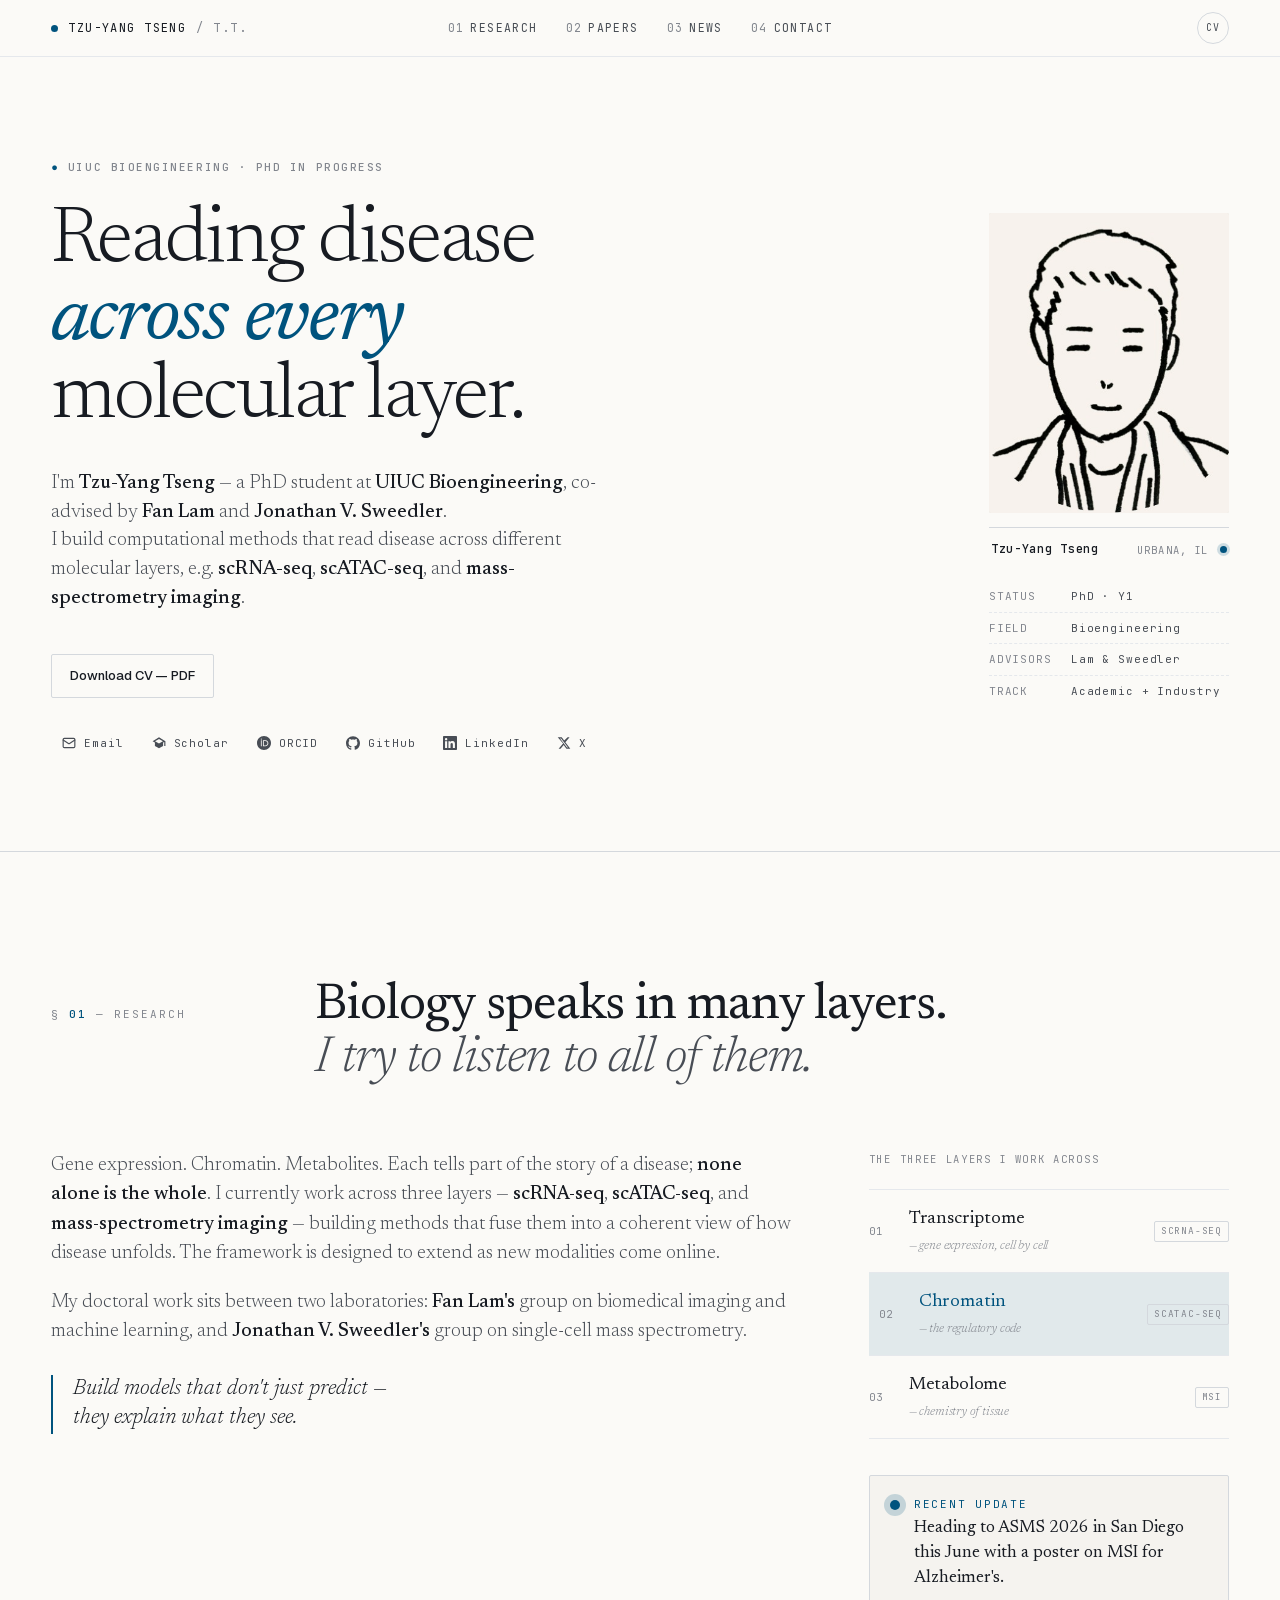
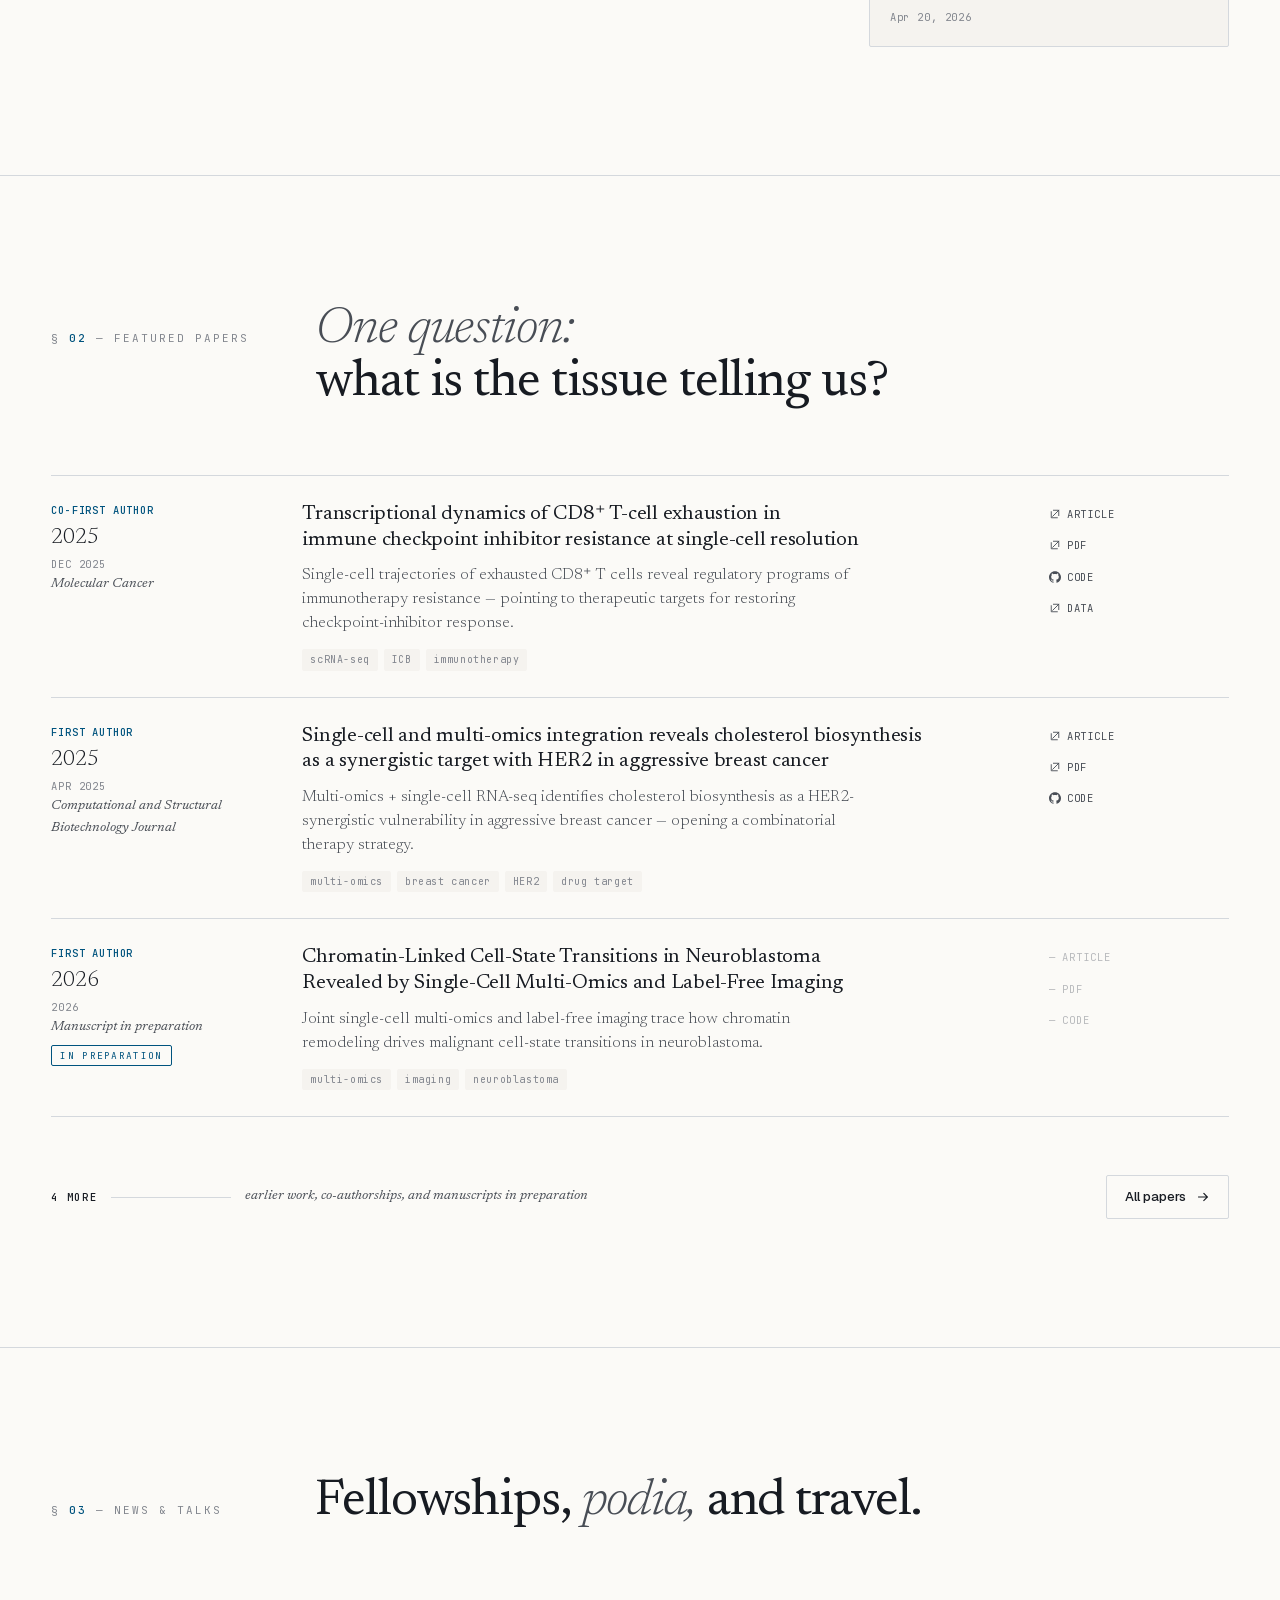
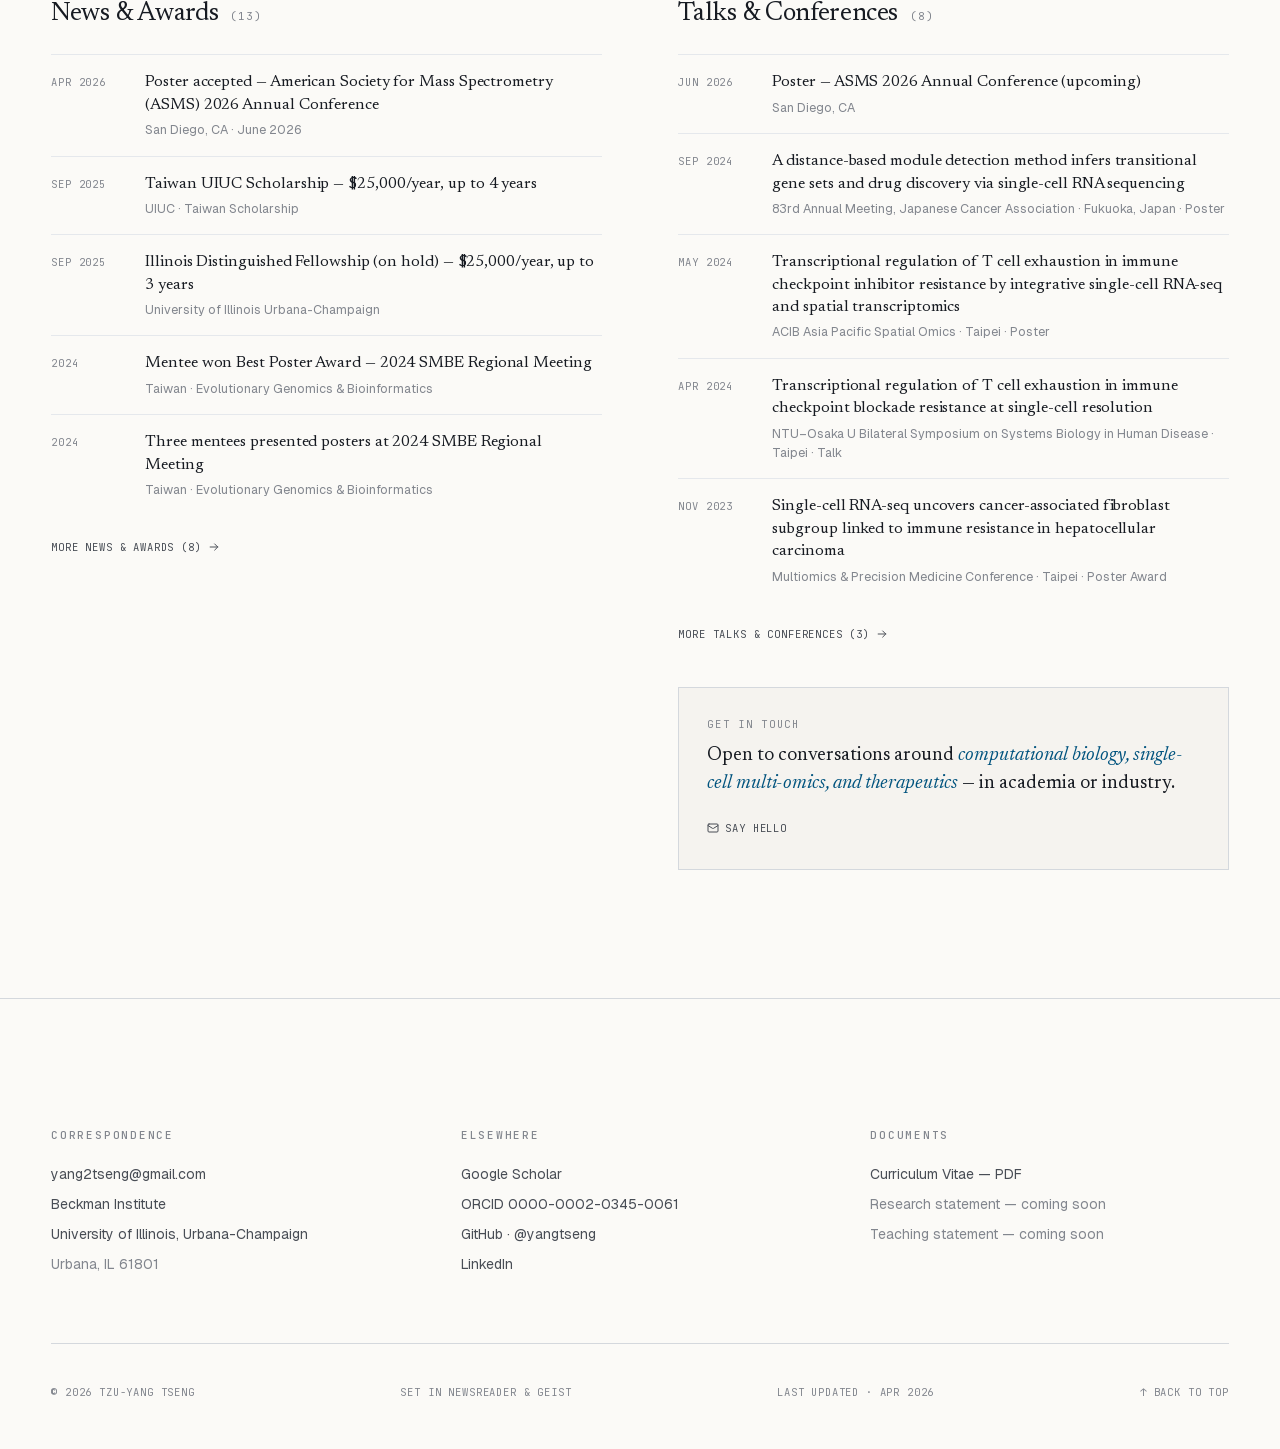
==== commit afb18bfd: "Editorial redesign v2 — Prussian accent, /papers + /more pages - Switch accent to Prussian blue (was" ====
--- a/index.html
+++ b/index.html
@@ -1 +1 @@
-<!DOCTYPE html><!--KRcbVqS8TfyJYp9CHMEeK--><html lang="en" class="__variable_23383f __variable_2fd26b __variable_6d24ac"><head><meta charSet="utf-8"/><meta name="viewport" content="width=device-width, initial-scale=1"/><link rel="preload" href="/_next/static/media/4b9bb515ce6d026f-s.p.woff2" as="font" crossorigin="" type="font/woff2"/><link rel="preload" href="/_next/static/media/4cf2300e9c8272f7-s.p.woff2" as="font" crossorigin="" type="font/woff2"/><link rel="preload" href="/_next/static/media/558ca1a6aa3cb55e-s.p.woff2" as="font" crossorigin="" type="font/woff2"/><link rel="preload" href="/_next/static/media/5611c55482296524-s.p.woff2" as="font" crossorigin="" type="font/woff2"/><link rel="preload" href="/_next/static/media/665e920483964785-s.p.woff2" as="font" crossorigin="" type="font/woff2"/><link rel="preload" href="/_next/static/media/ba015fad6dcf6784-s.p.woff2" as="font" crossorigin="" type="font/woff2"/><link rel="preload" href="/_next/static/media/e92f802bb57ccffe-s.p.woff2" as="font" crossorigin="" type="font/woff2"/><link rel="preload" as="image" href="/portrait.jpg"/><link rel="stylesheet" href="/_next/static/css/80874773b48cdd55.css" data-precedence="next"/><link rel="preload" as="script" fetchPriority="low" href="/_next/static/chunks/webpack-1b377f46e72c49b6.js"/><script src="/_next/static/chunks/4bd1b696-c023c6e3521b1417.js" async=""></script><script src="/_next/static/chunks/255-dda36e826969d334.js" async=""></script><script src="/_next/static/chunks/main-app-e1e6aab9faa670de.js" async=""></script><script src="/_next/static/chunks/619-ba102abea3e3d0e4.js" async=""></script><script src="/_next/static/chunks/app/layout-b8fff95ae34bfa25.js" async=""></script><script src="/_next/static/chunks/747-1c75d0408c8b1890.js" async=""></script><script src="/_next/static/chunks/app/page-6e94c99dddf54dfb.js" async=""></script><meta name="next-size-adjust" content=""/><title>Tzu-Yang Tseng — PhD, Bioengineering · UIUC</title><meta name="description" content="PhD student in Bioengineering at UIUC, co-advised by Fan Lam and Jonathan V. Sweedler. Computational methods that read disease across molecular layers — scRNA-seq, scATAC-seq, and mass-spectrometry imaging."/><script src="/_next/static/chunks/polyfills-42372ed130431b0a.js" noModule=""></script></head><body><div hidden=""><!--$--><!--/$--></div><script>((a,b,c,d,e,f,g,h)=>{let i=document.documentElement,j=["light","dark"];function k(b){var c;(Array.isArray(a)?a:[a]).forEach(a=>{let c="class"===a,d=c&&f?e.map(a=>f[a]||a):e;c?(i.classList.remove(...d),i.classList.add(f&&f[b]?f[b]:b)):i.setAttribute(a,b)}),c=b,h&&j.includes(c)&&(i.style.colorScheme=c)}if(d)k(d);else try{let a=localStorage.getItem(b)||c,d=g&&"system"===a?window.matchMedia("(prefers-color-scheme: dark)").matches?"dark":"light":a;k(d)}catch(a){}})("data-theme","theme","light",null,["light","dark"],null,true,true)</script><a href="#main" class="sr-only focus:not-sr-only focus:fixed focus:left-4 focus:top-4 focus:z-[300] focus:rounded focus:bg-[var(--accent)] focus:px-4 focus:py-2 focus:text-[var(--bg)]">Skip to content</a><header class="topbar"><div class="frame topbar-inner"><a class="brand" href="#top"><span class="brand-dot" aria-hidden="true"></span><span>Tzu-Yang Tseng</span><span style="color:var(--ink-3)">/ T.T.</span></a><nav class="nav" aria-label="Primary"><a href="#research"><span class="num">01</span>Research</a><a href="#papers"><span class="num">02</span>Papers</a><a href="#news"><span class="num">03</span>News</a><a href="#contact"><span class="num">04</span>Contact</a></nav><div class="topbar-right"><a class="icon-btn" aria-label="Curriculum Vitae (PDF)" href="/cv.pdf"><span style="font-family:var(--mono);font-size:10px;letter-spacing:0.1em">CV</span></a></div></div></header><main id="main"><section id="top" class="hero"><div class="frame"><div class="hero-grid"><div><div class="eyebrow rev" style="margin-bottom:28px"><span style="color:var(--accent)">●</span> UIUC Bioengineering · PhD in progress</div><h1 class="hero-headline rev">Reading disease<br/><em>across every</em><br/>molecular layer.</h1><p class="hero-sub rev">I&#x27;m <strong>Tzu-Yang Tseng</strong> — a PhD student at <strong>UIUC Bioengineering</strong>, co-advised by <strong>Fan Lam</strong> and <strong>Jonathan V. Sweedler</strong>.<br/>I build computational methods that read disease across different molecular layers, e.g. <strong>scRNA-seq</strong>, <strong>scATAC-seq</strong>, and<!-- --> <strong>mass-spectrometry imaging</strong>.</p><div class="cta-row rev"><a class="btn btn-ghost" href="/cv.pdf">Download CV — PDF</a></div><div class="socials rev"><a class="sock" href="mailto:yang2tseng@gmail.com"><svg xmlns="http://www.w3.org/2000/svg" width="14" height="14" viewBox="0 0 24 24" fill="none" stroke="currentColor" stroke-width="2" stroke-linecap="round" stroke-linejoin="round" class="lucide lucide-mail" aria-hidden="true"><path d="m22 7-8.991 5.727a2 2 0 0 1-2.009 0L2 7"></path><rect x="2" y="4" width="20" height="16" rx="2"></rect></svg>Email</a><a class="sock" href="https://scholar.google.com/citations?user=Tzu-Yang+Tseng"><svg viewBox="0 0 24 24" fill="currentColor" aria-hidden="true" width="14" height="14"><path d="M12 2L1 9l4 2.18v6L12 21l7-3.82v-6l2-1.09V17h2V9L12 2zm6.82 7L12 12.72 5.18 9 12 5.28 18.82 9z"></path></svg>Scholar</a><a class="sock" href="https://orcid.org/0000-0002-0345-0061"><svg viewBox="0 0 24 24" fill="currentColor" aria-hidden="true" width="14" height="14"><path d="M12 0C5.372 0 0 5.372 0 12s5.372 12 12 12 12-5.372 12-12S18.628 0 12 0zM7.369 4.378c.525 0 .947.422.947.947 0 .525-.421.947-.947.947-.525 0-.946-.422-.946-.947 0-.525.421-.947.946-.947zm-.722 3.038h1.444v10.041H6.647V7.416zm3.562 0h3.9c3.712 0 5.344 2.652 5.344 5.025 0 2.572-2.016 5.025-5.325 5.025h-3.919V7.416zm1.444 1.303v7.444h2.297c3.272 0 4.022-2.484 4.022-3.722 0-2.016-1.284-3.722-4.097-3.722h-2.222z"></path></svg>ORCID</a><a class="sock" href="https://github.com/yangtseng"><svg viewBox="0 0 24 24" fill="currentColor" aria-hidden="true" width="14" height="14"><path d="M12 .297c-6.63 0-12 5.373-12 12 0 5.303 3.438 9.8 8.205 11.385.6.113.82-.258.82-.577 0-.285-.01-1.04-.015-2.04-3.338.724-4.042-1.61-4.042-1.61C4.422 18.07 3.633 17.7 3.633 17.7c-1.087-.744.084-.729.084-.729 1.205.084 1.838 1.236 1.838 1.236 1.07 1.835 2.809 1.305 3.495.998.108-.776.417-1.305.76-1.605-2.665-.3-5.466-1.332-5.466-5.93 0-1.31.465-2.38 1.235-3.22-.135-.303-.54-1.523.105-3.176 0 0 1.005-.322 3.3 1.23.96-.267 1.98-.399 3-.405 1.02.006 2.04.138 3 .405 2.28-1.552 3.285-1.23 3.285-1.23.645 1.653.24 2.873.12 3.176.765.84 1.23 1.91 1.23 3.22 0 4.61-2.805 5.625-5.475 5.92.42.36.81 1.096.81 2.22 0 1.606-.015 2.896-.015 3.286 0 .315.21.69.825.57C20.565 22.092 24 17.592 24 12.297c0-6.627-5.373-12-12-12"></path></svg>GitHub</a><a class="sock" href="https://www.linkedin.com/in/"><svg viewBox="0 0 24 24" fill="currentColor" aria-hidden="true" width="14" height="14"><path d="M20.447 20.452h-3.554v-5.569c0-1.328-.027-3.037-1.852-3.037-1.853 0-2.136 1.445-2.136 2.939v5.667H9.351V9h3.414v1.561h.046c.477-.9 1.637-1.85 3.37-1.85 3.601 0 4.267 2.37 4.267 5.455v6.286zM5.337 7.433a2.062 2.062 0 01-2.063-2.065 2.064 2.064 0 112.063 2.065zm1.782 13.019H3.555V9h3.564v11.452zM22.225 0H1.771C.792 0 0 .774 0 1.729v20.542C0 23.227.792 24 1.771 24h20.451C23.2 24 24 23.227 24 22.271V1.729C24 .774 23.2 0 22.222 0h.003z"></path></svg>LinkedIn</a><a class="sock" href="https://x.com/"><svg viewBox="0 0 24 24" fill="currentColor" aria-hidden="true" width="14" height="14"><path d="M18.244 2.25h3.308l-7.227 8.26 8.502 11.24H16.17l-4.714-6.231-5.401 6.231H2.744l7.737-8.835L1.255 2.25H8.08l4.253 5.622zm-1.161 17.52h1.833L7.084 4.126H5.117z"></path></svg>X</a></div></div><div class="portrait-col rev"><div class="portrait"><img alt="Portrait of Tzu-Yang Tseng" width="480" height="600" decoding="async" data-nimg="1" style="color:transparent" src="/portrait.jpg"/></div><div class="portrait-meta"><span class="name">Tzu-Yang Tseng</span><span>Urbana, IL</span><span class="dot" aria-label="online"></span></div><aside class="sidecol"><div class="row"><span class="k">status</span><span class="v">PhD · Y1</span></div><div class="row"><span class="k">field</span><span class="v">Bioengineering</span></div><div class="row"><span class="k">advisors</span><span class="v">Lam &amp; Sweedler</span></div><div class="row"><span class="k">track</span><span class="v">Academic + Industry</span></div></aside></div></div></div></section><section id="research" class="section"><div class="frame"><div class="sec-head rev"><div class="sec-num">§ <b>01</b> — Research</div><h2 class="sec-title">Biology speaks in many layers. <em>I try to listen to all of them.</em></h2></div><div class="research-grid two"><div class="research-copy rev"><p>Gene expression. Chromatin. Metabolites. Each tells part of the story of a disease;<!-- --> <strong>none alone is the whole</strong>. I currently work across three layers —<!-- --> <strong>scRNA-seq</strong>, <strong>scATAC-seq</strong>, and<!-- --> <strong>mass-spectrometry imaging</strong> — building methods that fuse them into a coherent view of how disease unfolds. The framework is designed to extend as new modalities come online.</p><p>My doctoral work sits between two laboratories:<!-- --> <strong>Fan Lam&#x27;s</strong> group on biomedical imaging and machine learning, and<!-- --> <strong>Jonathan V. Sweedler&#x27;s</strong> group on single-cell mass spectrometry.</p><blockquote class="pull">Build models that don&#x27;t just predict —<br/>they explain what they see.</blockquote></div><div class="research-side rev"><div class="label" style="margin-bottom:14px">The three layers I work across</div><div class="layers-stack"><div class="layer" tabindex="0" role="button" aria-pressed="false"><span class="layer-index">01</span><div><span class="layer-name">Transcriptome<em>— <!-- -->gene expression, cell by cell</em></span></div><span class="layer-tag">scRNA-seq</span></div><div class="layer active" tabindex="0" role="button" aria-pressed="true"><span class="layer-index">02</span><div><span class="layer-name">Chromatin<em>— <!-- -->the regulatory code</em></span></div><span class="layer-tag">scATAC-seq</span></div><div class="layer" tabindex="0" role="button" aria-pressed="false"><span class="layer-index">03</span><div><span class="layer-name">Metabolome<em>— <!-- -->chemistry of tissue</em></span></div><span class="layer-tag">MSI</span></div></div><div class="now"><span class="now-dot" aria-hidden="true"></span><div><div class="now-label">RECENT UPDATE</div><div class="now-text">Heading to ASMS 2026 in San Diego this June with a poster on MSI for Alzheimer&#x27;s.</div></div><div class="now-date">Apr 20, 2026</div></div></div></div></div></section><section id="papers" class="section"><div class="frame"><div class="sec-head rev"><div class="sec-num">§ <b>02</b> — Featured Papers</div><h2 class="sec-title"><em>One question:</em><br/>what is the tissue telling us?</h2></div><div class="rev"><div class="papers-list"><article class="paper"><div class="paper-meta"><span class="pos">Co-first author</span><br/><span class="year">2025</span><span>Dec 2025</span><br/><span class="journal">Molecular Cancer</span></div><div><h3 class="paper-title">Transcriptional dynamics of CD8⁺ T-cell exhaustion in immune checkpoint inhibitor resistance at single-cell resolution</h3><p class="paper-tldr">Single-cell trajectories of exhausted CD8⁺ T cells reveal regulatory programs of immunotherapy resistance — pointing to therapeutic targets for restoring checkpoint-inhibitor response.</p><div class="paper-tags"><span class="tag">scRNA-seq</span><span class="tag">ICB</span><span class="tag">immunotherapy</span></div></div><div class="paper-links"><a class="plink" href="https://link.springer.com/article/10.1186/s12943-025-02468-7" target="_blank" rel="noreferrer"><svg viewBox="0 0 16 16" fill="none" aria-hidden="true" width="12" height="12"><path d="M6 3h7v7M13 3L5 11M11 13H3V5" stroke="currentColor" stroke-width="1.2" stroke-linecap="square"></path></svg>Article</a><a class="plink" href="/papers/TcExh.pdf"><svg viewBox="0 0 16 16" fill="none" aria-hidden="true" width="12" height="12"><path d="M6 3h7v7M13 3L5 11M11 13H3V5" stroke="currentColor" stroke-width="1.2" stroke-linecap="square"></path></svg>PDF</a><a class="plink" href="https://github.com/yangtseng/T_cell_exhaustion" target="_blank" rel="noreferrer"><svg viewBox="0 0 24 24" fill="currentColor" aria-hidden="true" width="12" height="12"><path d="M12 .297c-6.63 0-12 5.373-12 12 0 5.303 3.438 9.8 8.205 11.385.6.113.82-.258.82-.577 0-.285-.01-1.04-.015-2.04-3.338.724-4.042-1.61-4.042-1.61C4.422 18.07 3.633 17.7 3.633 17.7c-1.087-.744.084-.729.084-.729 1.205.084 1.838 1.236 1.838 1.236 1.07 1.835 2.809 1.305 3.495.998.108-.776.417-1.305.76-1.605-2.665-.3-5.466-1.332-5.466-5.93 0-1.31.465-2.38 1.235-3.22-.135-.303-.54-1.523.105-3.176 0 0 1.005-.322 3.3 1.23.96-.267 1.98-.399 3-.405 1.02.006 2.04.138 3 .405 2.28-1.552 3.285-1.23 3.285-1.23.645 1.653.24 2.873.12 3.176.765.84 1.23 1.91 1.23 3.22 0 4.61-2.805 5.625-5.475 5.92.42.36.81 1.096.81 2.22 0 1.606-.015 2.896-.015 3.286 0 .315.21.69.825.57C20.565 22.092 24 17.592 24 12.297c0-6.627-5.373-12-12-12"></path></svg>Code</a><a class="plink" href="https://www.ncbi.nlm.nih.gov/geo/query/acc.cgi?acc=GSE268165" target="_blank" rel="noreferrer"><svg viewBox="0 0 16 16" fill="none" aria-hidden="true" width="12" height="12"><path d="M6 3h7v7M13 3L5 11M11 13H3V5" stroke="currentColor" stroke-width="1.2" stroke-linecap="square"></path></svg>Data</a></div></article><article class="paper"><div class="paper-meta"><span class="pos">First author</span><br/><span class="year">2025</span><span>Apr 2025</span><br/><span class="journal">Computational and Structural Biotechnology Journal</span></div><div><h3 class="paper-title">Single-cell and multi-omics integration reveals cholesterol biosynthesis as a synergistic target with HER2 in aggressive breast cancer</h3><p class="paper-tldr">Multi-omics + single-cell RNA-seq identifies cholesterol biosynthesis as a HER2-synergistic vulnerability in aggressive breast cancer — opening a combinatorial therapy strategy.</p><div class="paper-tags"><span class="tag">multi-omics</span><span class="tag">breast cancer</span><span class="tag">HER2</span><span class="tag">drug target</span></div></div><div class="paper-links"><a class="plink" href="https://www.sciencedirect.com/science/article/pii/S2001037025001540" target="_blank" rel="noreferrer"><svg viewBox="0 0 16 16" fill="none" aria-hidden="true" width="12" height="12"><path d="M6 3h7v7M13 3L5 11M11 13H3V5" stroke="currentColor" stroke-width="1.2" stroke-linecap="square"></path></svg>Article</a><a class="plink" href="/papers/Chole_her2.pdf"><svg viewBox="0 0 16 16" fill="none" aria-hidden="true" width="12" height="12"><path d="M6 3h7v7M13 3L5 11M11 13H3V5" stroke="currentColor" stroke-width="1.2" stroke-linecap="square"></path></svg>PDF</a><a class="plink" href="https://github.com/yangtseng/BRCA_chole_HER2" target="_blank" rel="noreferrer"><svg viewBox="0 0 24 24" fill="currentColor" aria-hidden="true" width="12" height="12"><path d="M12 .297c-6.63 0-12 5.373-12 12 0 5.303 3.438 9.8 8.205 11.385.6.113.82-.258.82-.577 0-.285-.01-1.04-.015-2.04-3.338.724-4.042-1.61-4.042-1.61C4.422 18.07 3.633 17.7 3.633 17.7c-1.087-.744.084-.729.084-.729 1.205.084 1.838 1.236 1.838 1.236 1.07 1.835 2.809 1.305 3.495.998.108-.776.417-1.305.76-1.605-2.665-.3-5.466-1.332-5.466-5.93 0-1.31.465-2.38 1.235-3.22-.135-.303-.54-1.523.105-3.176 0 0 1.005-.322 3.3 1.23.96-.267 1.98-.399 3-.405 1.02.006 2.04.138 3 .405 2.28-1.552 3.285-1.23 3.285-1.23.645 1.653.24 2.873.12 3.176.765.84 1.23 1.91 1.23 3.22 0 4.61-2.805 5.625-5.475 5.92.42.36.81 1.096.81 2.22 0 1.606-.015 2.896-.015 3.286 0 .315.21.69.825.57C20.565 22.092 24 17.592 24 12.297c0-6.627-5.373-12-12-12"></path></svg>Code</a></div></article><article class="paper"><div class="paper-meta"><span class="pos">First author</span><br/><span class="year">2026</span><span>2026</span><br/><span class="journal">Manuscript in preparation</span><div><span class="inprep">In preparation</span></div></div><div><h3 class="paper-title">Chromatin-Linked Cell-State Transitions in Neuroblastoma Revealed by Single-Cell Multi-Omics and Label-Free Imaging</h3><p class="paper-tldr">Joint single-cell multi-omics and label-free imaging trace how chromatin remodeling drives malignant cell-state transitions in neuroblastoma.</p><div class="paper-tags"><span class="tag">multi-omics</span><span class="tag">imaging</span><span class="tag">neuroblastoma</span></div></div><div class="paper-links"><span class="plink inactive">— Article</span><span class="plink inactive">— PDF</span><span class="plink inactive">— Code</span></div></article></div><div class="more-row"><div class="more-meta"><span class="label">4<!-- --> more</span><span class="more-rule"></span><span class="more-sub">earlier work, co-authorships, and manuscripts in preparation</span></div><a class="btn btn-ghost" href="/papers/">All papers<!-- --> <span class="arrow"><svg viewBox="0 0 16 16" fill="none" aria-hidden="true" width="14" height="14"><path d="M3 8h10M9 4l4 4-4 4" stroke="currentColor" stroke-width="1.3" stroke-linecap="square"></path></svg></span></a></div></div></div></section><section id="news" class="section"><div class="frame"><div class="sec-head rev"><div class="sec-num">§ <b>03</b> — News &amp; Talks</div><h2 class="sec-title">Fellowships, <em>podia,</em> and travel.</h2></div><div class="two-col"><div class="rev"><h3 class="col-title">News &amp; Awards <span class="count">(<!-- -->8<!-- -->)</span></h3><div class="item"><div class="item-date">Apr 2026</div><div><div class="item-title">Poster accepted — American Society for Mass Spectrometry (ASMS) 2026 Annual Conference</div><div class="item-venue">San Diego, CA · June 2026</div></div></div><div class="item"><div class="item-date">Sep 2025</div><div><div class="item-title">Taiwan UIUC Scholarship — $25,000/year, up to 4 years</div><div class="item-venue">UIUC · Taiwan Scholarship</div></div></div><div class="item"><div class="item-date">Sep 2025</div><div><div class="item-title">Illinois Distinguished Fellowship (on hold) — $25,000/year, up to 3 years</div><div class="item-venue">University of Illinois Urbana-Champaign</div></div></div><div class="item"><div class="item-date">Dec 2023</div><div><div class="item-title">NTU International Cooperation Add-on Project — two-month visit to Osaka University (Dr. Mariko Okada)</div><div class="item-venue">Osaka, Japan · Grant 112L8503</div></div></div><div class="item"><div class="item-date">Nov 2021</div><div><div class="item-title">Presidential Award (top 5%)</div><div class="item-venue">National Taiwan University</div></div></div><a class="plink" style="margin-top:20px" href="/more/#news">More news &amp; awards (<!-- -->3<!-- -->) <svg viewBox="0 0 16 16" fill="none" aria-hidden="true" width="12" height="12"><path d="M3 8h10M9 4l4 4-4 4" stroke="currentColor" stroke-width="1.3" stroke-linecap="square"></path></svg></a></div><div class="rev"><h3 class="col-title">Talks &amp; Conferences <span class="count">(<!-- -->2<!-- -->)</span></h3><div class="item"><div class="item-date">Apr 2024</div><div><div class="item-title">Transcriptional regulation of T cell exhaustion in immune checkpoint blockade resistance at single-cell resolution</div><div class="item-venue">NTU–Osaka U Bilateral Symposium on Systems Biology in Human Disease · Taipei, Taiwan</div></div></div><div class="item"><div class="item-date">Mar 2022</div><div><div class="item-title">Drug discovery by integrative single-cell RNA sequencing and perturbational gene-expression data</div><div class="item-venue">International Symposium on Evolutionary Genomics &amp; Bioinformatics · Taipei, Taiwan · Oral Presentation Award</div></div></div><div class="contact-card rev"><div class="label" style="margin-bottom:10px">Get in touch</div><div class="contact-card-copy">Open to conversations around<!-- --> <em>computational biology, single-cell multi-omics, and therapeutics</em> <!-- -->— in academia or industry.</div><a class="plink" style="margin-top:18px" href="mailto:yang2tseng@gmail.com"><svg xmlns="http://www.w3.org/2000/svg" width="12" height="12" viewBox="0 0 24 24" fill="none" stroke="currentColor" stroke-width="2" stroke-linecap="round" stroke-linejoin="round" class="lucide lucide-mail" aria-hidden="true"><path d="m22 7-8.991 5.727a2 2 0 0 1-2.009 0L2 7"></path><rect x="2" y="4" width="20" height="16" rx="2"></rect></svg> Say hello</a></div></div></div></div></section><!--$--><!--/$--></main><footer id="contact" class="footer"><div class="frame"><div class="foot-grid"><div class="foot-col"><h4>Correspondence</h4><a href="mailto:yang2tseng@gmail.com">yang2tseng@gmail.com</a><a href="https://beckman.illinois.edu/">Beckman Institute</a><a href="https://illinois.edu/">University of Illinois, Urbana-Champaign</a><span style="display:block;font-family:var(--sans);font-size:14px;color:var(--ink-3);padding:4px 0">Urbana, IL 61801</span></div><div class="foot-col"><h4>Elsewhere</h4><a href="https://scholar.google.com/citations?user=Tzu-Yang+Tseng">Google Scholar</a><a href="https://orcid.org/0000-0002-0345-0061">ORCID 0000-0002-0345-0061</a><a href="https://github.com/yangtseng">GitHub · @yangtseng</a><a href="https://www.linkedin.com/in/">LinkedIn</a></div><div class="foot-col"><h4>Documents</h4><a href="/cv.pdf">Curriculum Vitae — PDF</a><span style="display:block;font-family:var(--sans);font-size:14px;color:var(--ink-3);padding:4px 0">Research statement — coming soon</span><span style="display:block;font-family:var(--sans);font-size:14px;color:var(--ink-3);padding:4px 0">Teaching statement — coming soon</span></div></div><div class="foot-meta"><span>© <!-- -->2026<!-- --> <!-- -->Tzu-Yang Tseng</span><span>Set in Newsreader &amp; Geist</span><span>Last updated · Apr 2026</span><a href="#top">↑ Back to top</a></div></div></footer><script src="/_next/static/chunks/webpack-1b377f46e72c49b6.js" id="_R_" async=""></script><script>(self.__next_f=self.__next_f||[]).push([0])</script><script>self.__next_f.push([1,"1:\"$Sreact.fragment\"\n2:I[4587,[\"619\",\"static/chunks/619-ba102abea3e3d0e4.js\",\"177\",\"static/chunks/app/layout-b8fff95ae34bfa25.js\"],\"Providers\"]\n3:I[2619,[\"619\",\"static/chunks/619-ba102abea3e3d0e4.js\",\"747\",\"static/chunks/747-1c75d0408c8b1890.js\",\"974\",\"static/chunks/app/page-6e94c99dddf54dfb.js\"],\"\"]\n4:I[9766,[],\"\"]\n5:I[8924,[],\"\"]\nb:I[7150,[],\"\"]\n:HL[\"/_next/static/media/4b9bb515ce6d026f-s.p.woff2\",\"font\",{\"crossOrigin\":\"\",\"type\":\"font/woff2\"}]\n:HL[\"/_next/static/media/4cf2300e9c8272f7-s.p.woff2\",\"font\",{\"crossOrigin\":\"\",\"type\":\"font/woff2\"}]\n:HL[\"/_next/static/media/558ca1a6aa3cb55e-s.p.woff2\",\"font\",{\"crossOrigin\":\"\",\"type\":\"font/woff2\"}]\n:HL[\"/_next/static/media/5611c55482296524-s.p.woff2\",\"font\",{\"crossOrigin\":\"\",\"type\":\"font/woff2\"}]\n:HL[\"/_next/static/media/665e920483964785-s.p.woff2\",\"font\",{\"crossOrigin\":\"\",\"type\":\"font/woff2\"}]\n:HL[\"/_next/static/media/ba015fad6dcf6784-s.p.woff2\",\"font\",{\"crossOrigin\":\"\",\"type\":\"font/woff2\"}]\n:HL[\"/_next/static/media/e92f802bb57ccffe-s.p.woff2\",\"font\",{\"crossOrigin\":\"\",\"type\":\"font/woff2\"}]\n:HL[\"/_next/static/css/80874773b48cdd55.css\",\"style\"]\n"])</script><script>self.__next_f.push([1,"0:{\"P\":null,\"b\":\"KRcbVqS8TfyJYp9CHMEeK\",\"p\":\"\",\"c\":[\"\",\"\"],\"i\":false,\"f\":[[[\"\",{\"children\":[\"__PAGE__\",{}]},\"$undefined\",\"$undefined\",true],[\"\",[\"$\",\"$1\",\"c\",{\"children\":[[[\"$\",\"link\",\"0\",{\"rel\":\"stylesheet\",\"href\":\"/_next/static/css/80874773b48cdd55.css\",\"precedence\":\"next\",\"crossOrigin\":\"$undefined\",\"nonce\":\"$undefined\"}]],[\"$\",\"html\",null,{\"lang\":\"en\",\"suppressHydrationWarning\":true,\"className\":\"__variable_23383f __variable_2fd26b __variable_6d24ac\",\"children\":[\"$\",\"body\",null,{\"children\":[\"$\",\"$L2\",null,{\"children\":[[\"$\",\"a\",null,{\"href\":\"#main\",\"className\":\"sr-only focus:not-sr-only focus:fixed focus:left-4 focus:top-4 focus:z-[300] focus:rounded focus:bg-[var(--accent)] focus:px-4 focus:py-2 focus:text-[var(--bg)]\",\"children\":\"Skip to content\"}],[\"$\",\"header\",null,{\"className\":\"topbar\",\"children\":[\"$\",\"div\",null,{\"className\":\"frame topbar-inner\",\"children\":[[\"$\",\"$L3\",null,{\"href\":\"#top\",\"className\":\"brand\",\"children\":[[\"$\",\"span\",null,{\"className\":\"brand-dot\",\"aria-hidden\":true}],[\"$\",\"span\",null,{\"children\":\"Tzu-Yang Tseng\"}],[\"$\",\"span\",null,{\"style\":{\"color\":\"var(--ink-3)\"},\"children\":\"/ T.T.\"}]]}],[\"$\",\"nav\",null,{\"className\":\"nav\",\"aria-label\":\"Primary\",\"children\":[[\"$\",\"$L3\",\"#research\",{\"href\":\"#research\",\"children\":[[\"$\",\"span\",null,{\"className\":\"num\",\"children\":\"01\"}],\"Research\"]}],[\"$\",\"$L3\",\"#papers\",{\"href\":\"#papers\",\"children\":[[\"$\",\"span\",null,{\"className\":\"num\",\"children\":\"02\"}],\"Papers\"]}],[\"$\",\"$L3\",\"#news\",{\"href\":\"#news\",\"children\":[[\"$\",\"span\",null,{\"className\":\"num\",\"children\":\"03\"}],\"News\"]}],[\"$\",\"$L3\",\"#contact\",{\"href\":\"#contact\",\"children\":[[\"$\",\"span\",null,{\"className\":\"num\",\"children\":\"04\"}],\"Contact\"]}]]}],[\"$\",\"div\",null,{\"className\":\"topbar-right\",\"children\":[\"$\",\"$L3\",null,{\"className\":\"icon-btn\",\"href\":\"/cv.pdf\",\"aria-label\":\"Curriculum Vitae (PDF)\",\"children\":[\"$\",\"span\",null,{\"style\":{\"fontFamily\":\"var(--mono)\",\"fontSize\":10,\"letterSpacing\":\"0.1em\"},\"children\":\"CV\"}]}]}]]}]}],[\"$\",\"main\",null,{\"id\":\"main\",\"children\":[\"$\",\"$L4\",null,{\"parallelRouterKey\":\"children\",\"error\":\"$undefined\",\"errorStyles\":\"$undefined\",\"errorScripts\":\"$undefined\",\"template\":[\"$\",\"$L5\",null,{}],\"templateStyles\":\"$undefined\",\"templateScripts\":\"$undefined\",\"notFound\":[[[\"$\",\"title\",null,{\"children\":\"404: This page could not be found.\"}],[\"$\",\"div\",null,{\"style\":{\"fontFamily\":\"system-ui,\\\"Segoe UI\\\",Roboto,Helvetica,Arial,sans-serif,\\\"Apple Color Emoji\\\",\\\"Segoe UI Emoji\\\"\",\"height\":\"100vh\",\"textAlign\":\"center\",\"display\":\"flex\",\"flexDirection\":\"column\",\"alignItems\":\"center\",\"justifyContent\":\"center\"},\"children\":[\"$\",\"div\",null,{\"children\":[[\"$\",\"style\",null,{\"dangerouslySetInnerHTML\":{\"__html\":\"body{color:#000;background:#fff;margin:0}.next-error-h1{border-right:1px solid rgba(0,0,0,.3)}@media (prefers-color-scheme:dark){body{color:#fff;background:#000}.next-error-h1{border-right:1px solid rgba(255,255,255,.3)}}\"}}],[\"$\",\"h1\",null,{\"className\":\"next-error-h1\",\"style\":{\"display\":\"inline-block\",\"margin\":\"0 20px 0 0\",\"padding\":\"0 23px 0 0\",\"fontSize\":24,\"fontWeight\":500,\"verticalAlign\":\"top\",\"lineHeight\":\"49px\"},\"children\":404}],[\"$\",\"div\",null,{\"style\":{\"display\":\"inline-block\"},\"children\":[\"$\",\"h2\",null,{\"style\":{\"fontSize\":14,\"fontWeight\":400,\"lineHeight\":\"49px\",\"margin\":0},\"children\":\"This page could not be found.\"}]}]]}]}]],[]],\"forbidden\":\"$undefined\",\"unauthorized\":\"$undefined\"}]}],[\"$\",\"footer\",null,{\"id\":\"contact\",\"className\":\"footer\",\"children\":[\"$\",\"div\",null,{\"className\":\"frame\",\"children\":[[\"$\",\"div\",null,{\"className\":\"foot-grid\",\"children\":[[\"$\",\"div\",null,{\"className\":\"foot-col\",\"children\":[[\"$\",\"h4\",null,{\"children\":\"Correspondence\"}],[\"$\",\"a\",null,{\"href\":\"mailto:yang2tseng@gmail.com\",\"children\":\"yang2tseng@gmail.com\"}],[\"$\",\"a\",null,{\"href\":\"https://beckman.illinois.edu/\",\"children\":\"Beckman Institute\"}],[\"$\",\"a\",null,{\"href\":\"https://illinois.edu/\",\"children\":\"University of Illinois, Urbana-Champaign\"}],[\"$\",\"span\",null,{\"style\":{\"display\":\"block\",\"fontFamily\":\"var(--sans)\",\"fontSize\":14,\"color\":\"var(--ink-3)\",\"padding\":\"4px 0\"},\"children\":\"Urbana, IL 61801\"}]]}],[\"$\",\"div\",null,{\"className\":\"foot-col\",\"children\":[[\"$\",\"h4\",null,{\"children\":\"Elsewhere\"}],[\"$\",\"a\",null,{\"href\":\"https://scholar.google.com/citations?user=Tzu-Yang+Tseng\",\"children\":\"Google Scholar\"}],[\"$\",\"a\",null,{\"href\":\"https://orcid.org/0000-0002-0345-0061\",\"children\":\"ORCID 0000-0002-0345-0061\"}],[\"$\",\"a\",null,{\"href\":\"https://github.com/yangtseng\",\"children\":\"GitHub · @yangtseng\"}],[\"$\",\"a\",null,{\"href\":\"https://www.linkedin.com/in/\",\"children\":\"LinkedIn\"}]]}],[\"$\",\"div\",null,{\"className\":\"foot-col\",\"children\":[[\"$\",\"h4\",null,{\"children\":\"Documents\"}],[\"$\",\"a\",null,{\"href\":\"/cv.pdf\",\"children\":\"Curriculum Vitae — PDF\"}],[\"$\",\"span\",null,{\"style\":{\"display\":\"block\",\"fontFamily\":\"var(--sans)\",\"fontSize\":14,\"color\":\"var(--ink-3)\",\"padding\":\"4px 0\"},\"children\":\"Research statement — coming soon\"}],\"$L6\"]}]]}],\"$L7\"]}]}],\"$L8\"]}]}]}]]}],{\"children\":[\"__PAGE__\",\"$L9\",{},null,false]},null,false],\"$La\",false]],\"m\":\"$undefined\",\"G\":[\"$b\",[]],\"s\":false,\"S\":true}\n"])</script><script>self.__next_f.push([1,"c:I[8991,[\"619\",\"static/chunks/619-ba102abea3e3d0e4.js\",\"177\",\"static/chunks/app/layout-b8fff95ae34bfa25.js\"],\"ConsoleEgg\"]\nd:I[8138,[\"619\",\"static/chunks/619-ba102abea3e3d0e4.js\",\"747\",\"static/chunks/747-1c75d0408c8b1890.js\",\"974\",\"static/chunks/app/page-6e94c99dddf54dfb.js\"],\"default\"]\n15:I[4431,[],\"ViewportBoundary\"]\n17:I[4431,[],\"MetadataBoundary\"]\n18:\"$Sreact.suspense\"\n6:[\"$\",\"span\",null,{\"style\":{\"display\":\"block\",\"fontFamily\":\"var(--sans)\",\"fontSize\":14,\"color\":\"var(--ink-3)\",\"padding\":\"4px 0\"},\"children\":\"Teaching statement — coming soon\"}]\n7:[\"$\",\"div\",null,{\"className\":\"foot-meta\",\"children\":[[\"$\",\"span\",null,{\"children\":[\"© \",2026,\" \",\"Tzu-Yang Tseng\"]}],[\"$\",\"span\",null,{\"children\":\"Set in Newsreader \u0026 Geist\"}],[\"$\",\"span\",null,{\"children\":\"Last updated · Apr 2026\"}],[\"$\",\"$L3\",null,{\"href\":\"#top\",\"children\":\"↑ Back to top\"}]]}]\n8:[\"$\",\"$Lc\",null,{}]\n"])</script><script>self.__next_f.push([1,"9:[\"$\",\"$1\",\"c\",{\"children\":[[[\"$\",\"section\",null,{\"id\":\"top\",\"className\":\"hero\",\"children\":[\"$\",\"div\",null,{\"className\":\"frame\",\"children\":[\"$\",\"div\",null,{\"className\":\"hero-grid\",\"children\":[[\"$\",\"div\",null,{\"children\":[[\"$\",\"div\",null,{\"className\":\"eyebrow rev\",\"style\":{\"marginBottom\":28},\"children\":[[\"$\",\"span\",null,{\"style\":{\"color\":\"var(--accent)\"},\"children\":\"●\"}],\" UIUC Bioengineering · PhD in progress\"]}],[\"$\",\"h1\",null,{\"className\":\"hero-headline rev\",\"children\":[\"Reading disease\",[\"$\",\"br\",null,{}],[\"$\",\"em\",null,{\"children\":\"across every\"}],[\"$\",\"br\",null,{}],\"molecular layer.\"]}],[\"$\",\"p\",null,{\"className\":\"hero-sub rev\",\"children\":[\"I'm \",[\"$\",\"strong\",null,{\"children\":\"Tzu-Yang Tseng\"}],\" — a PhD student at \",[\"$\",\"strong\",null,{\"children\":\"UIUC Bioengineering\"}],\", co-advised by \",[\"$\",\"strong\",null,{\"children\":\"Fan Lam\"}],\" and \",[\"$\",\"strong\",null,{\"children\":\"Jonathan V. Sweedler\"}],\".\",[\"$\",\"br\",null,{}],\"I build computational methods that read disease across different molecular layers, e.g. \",[\"$\",\"strong\",null,{\"children\":\"scRNA-seq\"}],\", \",[\"$\",\"strong\",null,{\"children\":\"scATAC-seq\"}],\", and\",\" \",[\"$\",\"strong\",null,{\"children\":\"mass-spectrometry imaging\"}],\".\"]}],[\"$\",\"div\",null,{\"className\":\"cta-row rev\",\"children\":[\"$\",\"$L3\",null,{\"className\":\"btn btn-ghost\",\"href\":\"/cv.pdf\",\"children\":\"Download CV — PDF\"}]}],[\"$\",\"div\",null,{\"className\":\"socials rev\",\"children\":[[\"$\",\"a\",\"Email\",{\"className\":\"sock\",\"href\":\"mailto:yang2tseng@gmail.com\",\"children\":[[\"$\",\"$Ld\",null,{\"ref\":\"$undefined\",\"iconNode\":[[\"path\",{\"d\":\"m22 7-8.991 5.727a2 2 0 0 1-2.009 0L2 7\",\"key\":\"132q7q\"}],[\"rect\",{\"x\":\"2\",\"y\":\"4\",\"width\":\"20\",\"height\":\"16\",\"rx\":\"2\",\"key\":\"izxlao\"}]],\"className\":\"lucide-mail\",\"width\":14,\"height\":14}],\"Email\"]}],[\"$\",\"a\",\"Scholar\",{\"className\":\"sock\",\"href\":\"https://scholar.google.com/citations?user=Tzu-Yang+Tseng\",\"children\":[[\"$\",\"svg\",null,{\"viewBox\":\"0 0 24 24\",\"fill\":\"currentColor\",\"aria-hidden\":true,\"width\":14,\"height\":14,\"children\":[\"$\",\"path\",null,{\"d\":\"M12 2L1 9l4 2.18v6L12 21l7-3.82v-6l2-1.09V17h2V9L12 2zm6.82 7L12 12.72 5.18 9 12 5.28 18.82 9z\"}]}],\"Scholar\"]}],[\"$\",\"a\",\"ORCID\",{\"className\":\"sock\",\"href\":\"https://orcid.org/0000-0002-0345-0061\",\"children\":[[\"$\",\"svg\",null,{\"viewBox\":\"0 0 24 24\",\"fill\":\"currentColor\",\"aria-hidden\":true,\"width\":14,\"height\":14,\"children\":[\"$\",\"path\",null,{\"d\":\"M12 0C5.372 0 0 5.372 0 12s5.372 12 12 12 12-5.372 12-12S18.628 0 12 0zM7.369 4.378c.525 0 .947.422.947.947 0 .525-.421.947-.947.947-.525 0-.946-.422-.946-.947 0-.525.421-.947.946-.947zm-.722 3.038h1.444v10.041H6.647V7.416zm3.562 0h3.9c3.712 0 5.344 2.652 5.344 5.025 0 2.572-2.016 5.025-5.325 5.025h-3.919V7.416zm1.444 1.303v7.444h2.297c3.272 0 4.022-2.484 4.022-3.722 0-2.016-1.284-3.722-4.097-3.722h-2.222z\"}]}],\"ORCID\"]}],[\"$\",\"a\",\"GitHub\",{\"className\":\"sock\",\"href\":\"https://github.com/yangtseng\",\"children\":[[\"$\",\"svg\",null,{\"viewBox\":\"0 0 24 24\",\"fill\":\"currentColor\",\"aria-hidden\":true,\"width\":14,\"height\":14,\"children\":[\"$\",\"path\",null,{\"d\":\"M12 .297c-6.63 0-12 5.373-12 12 0 5.303 3.438 9.8 8.205 11.385.6.113.82-.258.82-.577 0-.285-.01-1.04-.015-2.04-3.338.724-4.042-1.61-4.042-1.61C4.422 18.07 3.633 17.7 3.633 17.7c-1.087-.744.084-.729.084-.729 1.205.084 1.838 1.236 1.838 1.236 1.07 1.835 2.809 1.305 3.495.998.108-.776.417-1.305.76-1.605-2.665-.3-5.466-1.332-5.466-5.93 0-1.31.465-2.38 1.235-3.22-.135-.303-.54-1.523.105-3.176 0 0 1.005-.322 3.3 1.23.96-.267 1.98-.399 3-.405 1.02.006 2.04.138 3 .405 2.28-1.552 3.285-1.23 3.285-1.23.645 1.653.24 2.873.12 3.176.765.84 1.23 1.91 1.23 3.22 0 4.61-2.805 5.625-5.475 5.92.42.36.81 1.096.81 2.22 0 1.606-.015 2.896-.015 3.286 0 .315.21.69.825.57C20.565 22.092 24 17.592 24 12.297c0-6.627-5.373-12-12-12\"}]}],\"GitHub\"]}],[\"$\",\"a\",\"LinkedIn\",{\"className\":\"sock\",\"href\":\"https://www.linkedin.com/in/\",\"children\":[[\"$\",\"svg\",null,{\"viewBox\":\"0 0 24 24\",\"fill\":\"currentColor\",\"aria-hidden\":true,\"width\":14,\"height\":14,\"children\":[\"$\",\"path\",null,{\"d\":\"M20.447 20.452h-3.554v-5.569c0-1.328-.027-3.037-1.852-3.037-1.853 0-2.136 1.445-2.136 2.939v5.667H9.351V9h3.414v1.561h.046c.477-.9 1.637-1.85 3.37-1.85 3.601 0 4.267 2.37 4.267 5.455v6.286zM5.337 7.433a2.062 2.062 0 01-2.063-2.065 2.064 2.064 0 112.063 2.065zm1.782 13.019H3.555V9h3.564v11.452zM22.225 0H1.771C.792 0 0 .774 0 1.729v20.542C0 23.227.792 24 1.771 24h20.451C23.2 24 24 23.227 24 22.271V1.729C24 .774 23.2 0 22.222 0h.003z\"}]}],\"LinkedIn\"]}],\"$Le\"]}]]}],\"$Lf\"]}]}]}],\"$L10\",\"$L11\",\"$L12\",\"$L13\"],null,\"$L14\"]}]\n"])</script><script>self.__next_f.push([1,"a:[\"$\",\"$1\",\"h\",{\"children\":[null,[[\"$\",\"$L15\",null,{\"children\":\"$L16\"}],[\"$\",\"meta\",null,{\"name\":\"next-size-adjust\",\"content\":\"\"}]],[\"$\",\"$L17\",null,{\"children\":[\"$\",\"div\",null,{\"hidden\":true,\"children\":[\"$\",\"$18\",null,{\"fallback\":null,\"children\":\"$L19\"}]}]}]]}]\n"])</script><script>self.__next_f.push([1,"1a:I[1356,[\"619\",\"static/chunks/619-ba102abea3e3d0e4.js\",\"747\",\"static/chunks/747-1c75d0408c8b1890.js\",\"974\",\"static/chunks/app/page-6e94c99dddf54dfb.js\"],\"Image\"]\n1b:I[3367,[\"619\",\"static/chunks/619-ba102abea3e3d0e4.js\",\"747\",\"static/chunks/747-1c75d0408c8b1890.js\",\"974\",\"static/chunks/app/page-6e94c99dddf54dfb.js\"],\"Research\"]\n21:I[226,[\"619\",\"static/chunks/619-ba102abea3e3d0e4.js\",\"747\",\"static/chunks/747-1c75d0408c8b1890.js\",\"974\",\"static/chunks/app/page-6e94c99dddf54dfb.js\"],\"RevealObserver\"]\n22:I[4431,[],\"OutletBoundary\"]\n24:I[5278,[],\"AsyncMetadataOutlet\"]\ne:[\"$\",\"a\",\"X\",{\"className\":\"sock\",\"href\":\"https://x.com/\",\"children\":[[\"$\",\"svg\",null,{\"viewBox\":\"0 0 24 24\",\"fill\":\"currentColor\",\"aria-hidden\":true,\"width\":14,\"height\":14,\"children\":[\"$\",\"path\",null,{\"d\":\"M18.244 2.25h3.308l-7.227 8.26 8.502 11.24H16.17l-4.714-6.231-5.401 6.231H2.744l7.737-8.835L1.255 2.25H8.08l4.253 5.622zm-1.161 17.52h1.833L7.084 4.126H5.117z\"}]}],\"X\"]}]\n"])</script><script>self.__next_f.push([1,"f:[\"$\",\"div\",null,{\"className\":\"portrait-col rev\",\"children\":[[\"$\",\"div\",null,{\"className\":\"portrait\",\"children\":[\"$\",\"$L1a\",null,{\"src\":\"/portrait.jpg\",\"alt\":\"Portrait of Tzu-Yang Tseng\",\"width\":480,\"height\":600,\"priority\":true}]}],[\"$\",\"div\",null,{\"className\":\"portrait-meta\",\"children\":[[\"$\",\"span\",null,{\"className\":\"name\",\"children\":\"Tzu-Yang Tseng\"}],[\"$\",\"span\",null,{\"children\":\"Urbana, IL\"}],[\"$\",\"span\",null,{\"className\":\"dot\",\"aria-label\":\"online\"}]]}],[\"$\",\"aside\",null,{\"className\":\"sidecol\",\"children\":[[\"$\",\"div\",null,{\"className\":\"row\",\"children\":[[\"$\",\"span\",null,{\"className\":\"k\",\"children\":\"status\"}],[\"$\",\"span\",null,{\"className\":\"v\",\"children\":\"PhD · Y1\"}]]}],[\"$\",\"div\",null,{\"className\":\"row\",\"children\":[[\"$\",\"span\",null,{\"className\":\"k\",\"children\":\"field\"}],[\"$\",\"span\",null,{\"className\":\"v\",\"children\":\"Bioengineering\"}]]}],[\"$\",\"div\",null,{\"className\":\"row\",\"children\":[[\"$\",\"span\",null,{\"className\":\"k\",\"children\":\"advisors\"}],[\"$\",\"span\",null,{\"className\":\"v\",\"children\":\"Lam \u0026 Sweedler\"}]]}],[\"$\",\"div\",null,{\"className\":\"row\",\"children\":[[\"$\",\"span\",null,{\"className\":\"k\",\"children\":\"track\"}],[\"$\",\"span\",null,{\"className\":\"v\",\"children\":\"Academic + Industry\"}]]}]]}]]}]\n"])</script><script>self.__next_f.push([1,"10:[\"$\",\"$L1b\",null,{}]\n"])</script><script>self.__next_f.push([1,"11:[\"$\",\"section\",null,{\"id\":\"papers\",\"className\":\"section\",\"children\":[\"$\",\"div\",null,{\"className\":\"frame\",\"children\":[[\"$\",\"div\",null,{\"className\":\"sec-head rev\",\"children\":[[\"$\",\"div\",null,{\"className\":\"sec-num\",\"children\":[\"§ \",[\"$\",\"b\",null,{\"children\":\"02\"}],\" — Featured Papers\"]}],[\"$\",\"h2\",null,{\"className\":\"sec-title\",\"children\":[[\"$\",\"em\",null,{\"children\":\"One question:\"}],[\"$\",\"br\",null,{}],\"what is the tissue telling us?\"]}]]}],[\"$\",\"div\",null,{\"className\":\"rev\",\"children\":[[\"$\",\"div\",null,{\"className\":\"papers-list\",\"children\":[[\"$\",\"article\",\"tcell-exhaustion-2025\",{\"className\":\"paper\",\"children\":[[\"$\",\"div\",null,{\"className\":\"paper-meta\",\"children\":[[\"$\",\"span\",null,{\"className\":\"pos\",\"children\":\"Co-first author\"}],[\"$\",\"br\",null,{}],[\"$\",\"span\",null,{\"className\":\"year\",\"children\":\"2025\"}],[\"$\",\"span\",null,{\"children\":\"Dec 2025\"}],[\"$\",\"br\",null,{}],[\"$\",\"span\",null,{\"className\":\"journal\",\"children\":\"Molecular Cancer\"}],false]}],[\"$\",\"div\",null,{\"children\":[[\"$\",\"h3\",null,{\"className\":\"paper-title\",\"children\":\"Transcriptional dynamics of CD8⁺ T-cell exhaustion in immune checkpoint inhibitor resistance at single-cell resolution\"}],[\"$\",\"p\",null,{\"className\":\"paper-tldr\",\"children\":\"Single-cell trajectories of exhausted CD8⁺ T cells reveal regulatory programs of immunotherapy resistance — pointing to therapeutic targets for restoring checkpoint-inhibitor response.\"}],[\"$\",\"div\",null,{\"className\":\"paper-tags\",\"children\":[[\"$\",\"span\",\"scRNA-seq\",{\"className\":\"tag\",\"children\":\"scRNA-seq\"}],[\"$\",\"span\",\"ICB\",{\"className\":\"tag\",\"children\":\"ICB\"}],[\"$\",\"span\",\"immunotherapy\",{\"className\":\"tag\",\"children\":\"immunotherapy\"}]]}]]}],[\"$\",\"div\",null,{\"className\":\"paper-links\",\"children\":[[\"$\",\"a\",null,{\"className\":\"plink\",\"href\":\"https://link.springer.com/article/10.1186/s12943-025-02468-7\",\"target\":\"_blank\",\"rel\":\"noreferrer\",\"children\":[[\"$\",\"svg\",null,{\"viewBox\":\"0 0 16 16\",\"fill\":\"none\",\"aria-hidden\":true,\"width\":12,\"height\":12,\"children\":[\"$\",\"path\",null,{\"d\":\"M6 3h7v7M13 3L5 11M11 13H3V5\",\"stroke\":\"currentColor\",\"strokeWidth\":\"1.2\",\"strokeLinecap\":\"square\"}]}],\"Article\"]}],[\"$\",\"a\",null,{\"className\":\"plink\",\"href\":\"/papers/TcExh.pdf\",\"children\":[[\"$\",\"svg\",null,{\"viewBox\":\"0 0 16 16\",\"fill\":\"none\",\"aria-hidden\":true,\"width\":12,\"height\":12,\"children\":[\"$\",\"path\",null,{\"d\":\"M6 3h7v7M13 3L5 11M11 13H3V5\",\"stroke\":\"currentColor\",\"strokeWidth\":\"1.2\",\"strokeLinecap\":\"square\"}]}],\"PDF\"]}],[\"$\",\"a\",null,{\"className\":\"plink\",\"href\":\"https://github.com/yangtseng/T_cell_exhaustion\",\"target\":\"_blank\",\"rel\":\"noreferrer\",\"children\":[[\"$\",\"svg\",null,{\"viewBox\":\"0 0 24 24\",\"fill\":\"currentColor\",\"aria-hidden\":true,\"width\":12,\"height\":12,\"children\":[\"$\",\"path\",null,{\"d\":\"M12 .297c-6.63 0-12 5.373-12 12 0 5.303 3.438 9.8 8.205 11.385.6.113.82-.258.82-.577 0-.285-.01-1.04-.015-2.04-3.338.724-4.042-1.61-4.042-1.61C4.422 18.07 3.633 17.7 3.633 17.7c-1.087-.744.084-.729.084-.729 1.205.084 1.838 1.236 1.838 1.236 1.07 1.835 2.809 1.305 3.495.998.108-.776.417-1.305.76-1.605-2.665-.3-5.466-1.332-5.466-5.93 0-1.31.465-2.38 1.235-3.22-.135-.303-.54-1.523.105-3.176 0 0 1.005-.322 3.3 1.23.96-.267 1.98-.399 3-.405 1.02.006 2.04.138 3 .405 2.28-1.552 3.285-1.23 3.285-1.23.645 1.653.24 2.873.12 3.176.765.84 1.23 1.91 1.23 3.22 0 4.61-2.805 5.625-5.475 5.92.42.36.81 1.096.81 2.22 0 1.606-.015 2.896-.015 3.286 0 .315.21.69.825.57C20.565 22.092 24 17.592 24 12.297c0-6.627-5.373-12-12-12\"}]}],\"Code\"]}],[\"$\",\"a\",null,{\"className\":\"plink\",\"href\":\"https://www.ncbi.nlm.nih.gov/geo/query/acc.cgi?acc=GSE268165\",\"target\":\"_blank\",\"rel\":\"noreferrer\",\"children\":[[\"$\",\"svg\",null,{\"viewBox\":\"0 0 16 16\",\"fill\":\"none\",\"aria-hidden\":true,\"width\":12,\"height\":12,\"children\":[\"$\",\"path\",null,{\"d\":\"M6 3h7v7M13 3L5 11M11 13H3V5\",\"stroke\":\"currentColor\",\"strokeWidth\":\"1.2\",\"strokeLinecap\":\"square\"}]}],\"Data\"]}]]}]]}],[\"$\",\"article\",\"cholesterol-breast-2025\",{\"className\":\"paper\",\"children\":[[\"$\",\"div\",null,{\"className\":\"paper-meta\",\"children\":[[\"$\",\"span\",null,{\"className\":\"pos\",\"children\":\"First author\"}],[\"$\",\"br\",null,{}],[\"$\",\"span\",null,{\"className\":\"year\",\"children\":\"2025\"}],[\"$\",\"span\",null,{\"children\":\"Apr 2025\"}],[\"$\",\"br\",null,{}],[\"$\",\"span\",null,{\"className\":\"journal\",\"children\":\"Computational and Structural Biotechnology Journal\"}],false]}],[\"$\",\"div\",null,{\"children\":[[\"$\",\"h3\",null,{\"className\":\"paper-title\",\"children\":\"Single-cell and multi-omics integration reveals cholesterol biosynthesis as a synergistic target with HER2 in aggressive breast cancer\"}],\"$L1c\",\"$L1d\"]}],\"$L1e\"]}],\"$L1f\"]}],\"$L20\"]}]]}]}]\n"])</script><script>self.__next_f.push([1,"12:[\"$\",\"section\",null,{\"id\":\"news\",\"className\":\"section\",\"children\":[\"$\",\"div\",null,{\"className\":\"frame\",\"children\":[[\"$\",\"div\",null,{\"className\":\"sec-head rev\",\"children\":[[\"$\",\"div\",null,{\"className\":\"sec-num\",\"children\":[\"§ \",[\"$\",\"b\",null,{\"children\":\"03\"}],\" — News \u0026 Talks\"]}],[\"$\",\"h2\",null,{\"className\":\"sec-title\",\"children\":[\"Fellowships, \",[\"$\",\"em\",null,{\"children\":\"podia,\"}],\" and travel.\"]}]]}],[\"$\",\"div\",null,{\"className\":\"two-col\",\"children\":[[\"$\",\"div\",null,{\"className\":\"rev\",\"children\":[[\"$\",\"h3\",null,{\"className\":\"col-title\",\"children\":[\"News \u0026 Awards \",[\"$\",\"span\",null,{\"className\":\"count\",\"children\":[\"(\",8,\")\"]}]]}],[[\"$\",\"div\",\"0\",{\"className\":\"item\",\"children\":[[\"$\",\"div\",null,{\"className\":\"item-date\",\"children\":\"Apr 2026\"}],[\"$\",\"div\",null,{\"children\":[[\"$\",\"div\",null,{\"className\":\"item-title\",\"children\":\"Poster accepted — American Society for Mass Spectrometry (ASMS) 2026 Annual Conference\"}],[\"$\",\"div\",null,{\"className\":\"item-venue\",\"children\":\"San Diego, CA · June 2026\"}]]}]]}],[\"$\",\"div\",\"1\",{\"className\":\"item\",\"children\":[[\"$\",\"div\",null,{\"className\":\"item-date\",\"children\":\"Sep 2025\"}],[\"$\",\"div\",null,{\"children\":[[\"$\",\"div\",null,{\"className\":\"item-title\",\"children\":\"Taiwan UIUC Scholarship — $25,000/year, up to 4 years\"}],[\"$\",\"div\",null,{\"className\":\"item-venue\",\"children\":\"UIUC · Taiwan Scholarship\"}]]}]]}],[\"$\",\"div\",\"2\",{\"className\":\"item\",\"children\":[[\"$\",\"div\",null,{\"className\":\"item-date\",\"children\":\"Sep 2025\"}],[\"$\",\"div\",null,{\"children\":[[\"$\",\"div\",null,{\"className\":\"item-title\",\"children\":\"Illinois Distinguished Fellowship (on hold) — $25,000/year, up to 3 years\"}],[\"$\",\"div\",null,{\"className\":\"item-venue\",\"children\":\"University of Illinois Urbana-Champaign\"}]]}]]}],[\"$\",\"div\",\"3\",{\"className\":\"item\",\"children\":[[\"$\",\"div\",null,{\"className\":\"item-date\",\"children\":\"Dec 2023\"}],[\"$\",\"div\",null,{\"children\":[[\"$\",\"div\",null,{\"className\":\"item-title\",\"children\":\"NTU International Cooperation Add-on Project — two-month visit to Osaka University (Dr. Mariko Okada)\"}],[\"$\",\"div\",null,{\"className\":\"item-venue\",\"children\":\"Osaka, Japan · Grant 112L8503\"}]]}]]}],[\"$\",\"div\",\"4\",{\"className\":\"item\",\"children\":[[\"$\",\"div\",null,{\"className\":\"item-date\",\"children\":\"Nov 2021\"}],[\"$\",\"div\",null,{\"children\":[[\"$\",\"div\",null,{\"className\":\"item-title\",\"children\":\"Presidential Award (top 5%)\"}],[\"$\",\"div\",null,{\"className\":\"item-venue\",\"children\":\"National Taiwan University\"}]]}]]}]],[\"$\",\"$L3\",null,{\"className\":\"plink\",\"href\":\"/more#news\",\"style\":{\"marginTop\":20},\"children\":[\"More news \u0026 awards (\",3,\") \",[\"$\",\"svg\",null,{\"viewBox\":\"0 0 16 16\",\"fill\":\"none\",\"aria-hidden\":true,\"width\":12,\"height\":12,\"children\":[\"$\",\"path\",null,{\"d\":\"M3 8h10M9 4l4 4-4 4\",\"stroke\":\"currentColor\",\"strokeWidth\":\"1.3\",\"strokeLinecap\":\"square\"}]}]]}]]}],[\"$\",\"div\",null,{\"className\":\"rev\",\"children\":[[\"$\",\"h3\",null,{\"className\":\"col-title\",\"children\":[\"Talks \u0026 Conferences \",[\"$\",\"span\",null,{\"className\":\"count\",\"children\":[\"(\",2,\")\"]}]]}],[[\"$\",\"div\",\"0\",{\"className\":\"item\",\"children\":[[\"$\",\"div\",null,{\"className\":\"item-date\",\"children\":\"Apr 2024\"}],[\"$\",\"div\",null,{\"children\":[[\"$\",\"div\",null,{\"className\":\"item-title\",\"children\":\"Transcriptional regulation of T cell exhaustion in immune checkpoint blockade resistance at single-cell resolution\"}],[\"$\",\"div\",null,{\"className\":\"item-venue\",\"children\":\"NTU–Osaka U Bilateral Symposium on Systems Biology in Human Disease · Taipei, Taiwan\"}]]}]]}],[\"$\",\"div\",\"1\",{\"className\":\"item\",\"children\":[[\"$\",\"div\",null,{\"className\":\"item-date\",\"children\":\"Mar 2022\"}],[\"$\",\"div\",null,{\"children\":[[\"$\",\"div\",null,{\"className\":\"item-title\",\"children\":\"Drug discovery by integrative single-cell RNA sequencing and perturbational gene-expression data\"}],[\"$\",\"div\",null,{\"className\":\"item-venue\",\"children\":\"International Symposium on Evolutionary Genomics \u0026 Bioinformatics · Taipei, Taiwan · Oral Presentation Award\"}]]}]]}]],false,[\"$\",\"div\",null,{\"className\":\"contact-card rev\",\"children\":[[\"$\",\"div\",null,{\"className\":\"label\",\"style\":{\"marginBottom\":10},\"children\":\"Get in touch\"}],[\"$\",\"div\",null,{\"className\":\"contact-card-copy\",\"children\":[\"Open to conversations around\",\" \",[\"$\",\"em\",null,{\"children\":\"computational biology, single-cell multi-omics, and therapeutics\"}],\" \",\"— in academia or industry.\"]}],[\"$\",\"a\",null,{\"className\":\"plink\",\"style\":{\"marginTop\":18},\"href\":\"mailto:yang2tseng@gmail.com\",\"children\":[[\"$\",\"$Ld\",null,{\"ref\":\"$undefined\",\"iconNode\":\"$9:props:children:0:0:props:children:props:children:props:children:0:props:children:4:props:children:0:props:children:0:props:iconNode\",\"className\":\"lucide-mail\",\"width\":12,\"height\":12}],\" Say hello\"]}]]}]]}]]}]]}]}]\n"])</script><script>self.__next_f.push([1,"13:[\"$\",\"$L21\",null,{}]\n14:[\"$\",\"$L22\",null,{\"children\":[\"$L23\",[\"$\",\"$L24\",null,{\"promise\":\"$@25\"}]]}]\n"])</script><script>self.__next_f.push([1,"1c:[\"$\",\"p\",null,{\"className\":\"paper-tldr\",\"children\":\"Multi-omics + single-cell RNA-seq identifies cholesterol biosynthesis as a HER2-synergistic vulnerability in aggressive breast cancer — opening a combinatorial therapy strategy.\"}]\n1d:[\"$\",\"div\",null,{\"className\":\"paper-tags\",\"children\":[[\"$\",\"span\",\"multi-omics\",{\"className\":\"tag\",\"children\":\"multi-omics\"}],[\"$\",\"span\",\"breast cancer\",{\"className\":\"tag\",\"children\":\"breast cancer\"}],[\"$\",\"span\",\"HER2\",{\"className\":\"tag\",\"children\":\"HER2\"}],[\"$\",\"span\",\"drug target\",{\"className\":\"tag\",\"children\":\"drug target\"}]]}]\n"])</script><script>self.__next_f.push([1,"1e:[\"$\",\"div\",null,{\"className\":\"paper-links\",\"children\":[[\"$\",\"a\",null,{\"className\":\"plink\",\"href\":\"https://www.sciencedirect.com/science/article/pii/S2001037025001540\",\"target\":\"_blank\",\"rel\":\"noreferrer\",\"children\":[[\"$\",\"svg\",null,{\"viewBox\":\"0 0 16 16\",\"fill\":\"none\",\"aria-hidden\":true,\"width\":12,\"height\":12,\"children\":[\"$\",\"path\",null,{\"d\":\"M6 3h7v7M13 3L5 11M11 13H3V5\",\"stroke\":\"currentColor\",\"strokeWidth\":\"1.2\",\"strokeLinecap\":\"square\"}]}],\"Article\"]}],[\"$\",\"a\",null,{\"className\":\"plink\",\"href\":\"/papers/Chole_her2.pdf\",\"children\":[[\"$\",\"svg\",null,{\"viewBox\":\"0 0 16 16\",\"fill\":\"none\",\"aria-hidden\":true,\"width\":12,\"height\":12,\"children\":[\"$\",\"path\",null,{\"d\":\"M6 3h7v7M13 3L5 11M11 13H3V5\",\"stroke\":\"currentColor\",\"strokeWidth\":\"1.2\",\"strokeLinecap\":\"square\"}]}],\"PDF\"]}],[\"$\",\"a\",null,{\"className\":\"plink\",\"href\":\"https://github.com/yangtseng/BRCA_chole_HER2\",\"target\":\"_blank\",\"rel\":\"noreferrer\",\"children\":[[\"$\",\"svg\",null,{\"viewBox\":\"0 0 24 24\",\"fill\":\"currentColor\",\"aria-hidden\":true,\"width\":12,\"height\":12,\"children\":[\"$\",\"path\",null,{\"d\":\"M12 .297c-6.63 0-12 5.373-12 12 0 5.303 3.438 9.8 8.205 11.385.6.113.82-.258.82-.577 0-.285-.01-1.04-.015-2.04-3.338.724-4.042-1.61-4.042-1.61C4.422 18.07 3.633 17.7 3.633 17.7c-1.087-.744.084-.729.084-.729 1.205.084 1.838 1.236 1.838 1.236 1.07 1.835 2.809 1.305 3.495.998.108-.776.417-1.305.76-1.605-2.665-.3-5.466-1.332-5.466-5.93 0-1.31.465-2.38 1.235-3.22-.135-.303-.54-1.523.105-3.176 0 0 1.005-.322 3.3 1.23.96-.267 1.98-.399 3-.405 1.02.006 2.04.138 3 .405 2.28-1.552 3.285-1.23 3.285-1.23.645 1.653.24 2.873.12 3.176.765.84 1.23 1.91 1.23 3.22 0 4.61-2.805 5.625-5.475 5.92.42.36.81 1.096.81 2.22 0 1.606-.015 2.896-.015 3.286 0 .315.21.69.825.57C20.565 22.092 24 17.592 24 12.297c0-6.627-5.373-12-12-12\"}]}],\"Code\"]}],\"$undefined\"]}]\n"])</script><script>self.__next_f.push([1,"1f:[\"$\",\"article\",\"chromatin-neuroblastoma-prep\",{\"className\":\"paper\",\"children\":[[\"$\",\"div\",null,{\"className\":\"paper-meta\",\"children\":[[\"$\",\"span\",null,{\"className\":\"pos\",\"children\":\"First author\"}],[\"$\",\"br\",null,{}],[\"$\",\"span\",null,{\"className\":\"year\",\"children\":\"2026\"}],[\"$\",\"span\",null,{\"children\":\"2026\"}],[\"$\",\"br\",null,{}],[\"$\",\"span\",null,{\"className\":\"journal\",\"children\":\"Manuscript in preparation\"}],[\"$\",\"div\",null,{\"children\":[\"$\",\"span\",null,{\"className\":\"inprep\",\"children\":\"In preparation\"}]}]]}],[\"$\",\"div\",null,{\"children\":[[\"$\",\"h3\",null,{\"className\":\"paper-title\",\"children\":\"Chromatin-Linked Cell-State Transitions in Neuroblastoma Revealed by Single-Cell Multi-Omics and Label-Free Imaging\"}],[\"$\",\"p\",null,{\"className\":\"paper-tldr\",\"children\":\"Joint single-cell multi-omics and label-free imaging trace how chromatin remodeling drives malignant cell-state transitions in neuroblastoma.\"}],[\"$\",\"div\",null,{\"className\":\"paper-tags\",\"children\":[[\"$\",\"span\",\"multi-omics\",{\"className\":\"tag\",\"children\":\"multi-omics\"}],[\"$\",\"span\",\"imaging\",{\"className\":\"tag\",\"children\":\"imaging\"}],[\"$\",\"span\",\"neuroblastoma\",{\"className\":\"tag\",\"children\":\"neuroblastoma\"}]]}]]}],[\"$\",\"div\",null,{\"className\":\"paper-links\",\"children\":[[\"$\",\"span\",null,{\"className\":\"plink inactive\",\"children\":\"— Article\"}],[\"$\",\"span\",null,{\"className\":\"plink inactive\",\"children\":\"— PDF\"}],[\"$\",\"span\",null,{\"className\":\"plink inactive\",\"children\":\"— Code\"}],\"$undefined\"]}]]}]\n"])</script><script>self.__next_f.push([1,"20:[\"$\",\"div\",null,{\"className\":\"more-row\",\"children\":[[\"$\",\"div\",null,{\"className\":\"more-meta\",\"children\":[[\"$\",\"span\",null,{\"className\":\"label\",\"children\":[4,\" more\"]}],[\"$\",\"span\",null,{\"className\":\"more-rule\"}],[\"$\",\"span\",null,{\"className\":\"more-sub\",\"children\":\"earlier work, co-authorships, and manuscripts in preparation\"}]]}],[\"$\",\"$L3\",null,{\"className\":\"btn btn-ghost\",\"href\":\"/papers\",\"children\":[\"All papers\",\" \",[\"$\",\"span\",null,{\"className\":\"arrow\",\"children\":[\"$\",\"svg\",null,{\"viewBox\":\"0 0 16 16\",\"fill\":\"none\",\"aria-hidden\":true,\"width\":14,\"height\":14,\"children\":[\"$\",\"path\",null,{\"d\":\"M3 8h10M9 4l4 4-4 4\",\"stroke\":\"currentColor\",\"strokeWidth\":\"1.3\",\"strokeLinecap\":\"square\"}]}]}]]}]]}]\n"])</script><script>self.__next_f.push([1,"16:[[\"$\",\"meta\",\"0\",{\"charSet\":\"utf-8\"}],[\"$\",\"meta\",\"1\",{\"name\":\"viewport\",\"content\":\"width=device-width, initial-scale=1\"}]]\n"])</script><script>self.__next_f.push([1,"23:null\n"])</script><script>self.__next_f.push([1,"25:{\"metadata\":[[\"$\",\"title\",\"0\",{\"children\":\"Tzu-Yang Tseng — PhD, Bioengineering · UIUC\"}],[\"$\",\"meta\",\"1\",{\"name\":\"description\",\"content\":\"PhD student in Bioengineering at UIUC, co-advised by Fan Lam and Jonathan V. Sweedler. Computational methods that read disease across molecular layers — scRNA-seq, scATAC-seq, and mass-spectrometry imaging.\"}]],\"error\":null,\"digest\":\"$undefined\"}\n19:\"$25:metadata\"\n"])</script></body></html>+<!DOCTYPE html><!--rGPRog8hKArT8WHaeNf9S--><html lang="en" class="__variable_23383f __variable_2fd26b __variable_6d24ac"><head><meta charSet="utf-8"/><meta name="viewport" content="width=device-width, initial-scale=1"/><link rel="preload" href="/_next/static/media/4b9bb515ce6d026f-s.p.woff2" as="font" crossorigin="" type="font/woff2"/><link rel="preload" href="/_next/static/media/4cf2300e9c8272f7-s.p.woff2" as="font" crossorigin="" type="font/woff2"/><link rel="preload" href="/_next/static/media/558ca1a6aa3cb55e-s.p.woff2" as="font" crossorigin="" type="font/woff2"/><link rel="preload" href="/_next/static/media/5611c55482296524-s.p.woff2" as="font" crossorigin="" type="font/woff2"/><link rel="preload" href="/_next/static/media/665e920483964785-s.p.woff2" as="font" crossorigin="" type="font/woff2"/><link rel="preload" href="/_next/static/media/ba015fad6dcf6784-s.p.woff2" as="font" crossorigin="" type="font/woff2"/><link rel="preload" href="/_next/static/media/e92f802bb57ccffe-s.p.woff2" as="font" crossorigin="" type="font/woff2"/><link rel="preload" as="image" href="/portrait.jpg"/><link rel="stylesheet" href="/_next/static/css/4beb5a5a1edfc444.css" data-precedence="next"/><link rel="preload" as="script" fetchPriority="low" href="/_next/static/chunks/webpack-d93ec720d6c8abcf.js"/><script src="/_next/static/chunks/4bd1b696-c023c6e3521b1417.js" async=""></script><script src="/_next/static/chunks/255-dda36e826969d334.js" async=""></script><script src="/_next/static/chunks/main-app-e1e6aab9faa670de.js" async=""></script><script src="/_next/static/chunks/619-ba102abea3e3d0e4.js" async=""></script><script src="/_next/static/chunks/app/layout-b8fff95ae34bfa25.js" async=""></script><script src="/_next/static/chunks/747-1c75d0408c8b1890.js" async=""></script><script src="/_next/static/chunks/app/page-919a87563b0785b2.js" async=""></script><meta name="next-size-adjust" content=""/><title>Tzu-Yang Tseng — PhD, Bioengineering · UIUC</title><meta name="description" content="PhD student in Bioengineering at UIUC, co-advised by Fan Lam and Jonathan V. Sweedler. Computational methods that read disease across molecular layers — scRNA-seq, scATAC-seq, and mass-spectrometry imaging."/><script src="/_next/static/chunks/polyfills-42372ed130431b0a.js" noModule=""></script></head><body><div hidden=""><!--$--><!--/$--></div><script>((a,b,c,d,e,f,g,h)=>{let i=document.documentElement,j=["light","dark"];function k(b){var c;(Array.isArray(a)?a:[a]).forEach(a=>{let c="class"===a,d=c&&f?e.map(a=>f[a]||a):e;c?(i.classList.remove(...d),i.classList.add(f&&f[b]?f[b]:b)):i.setAttribute(a,b)}),c=b,h&&j.includes(c)&&(i.style.colorScheme=c)}if(d)k(d);else try{let a=localStorage.getItem(b)||c,d=g&&"system"===a?window.matchMedia("(prefers-color-scheme: dark)").matches?"dark":"light":a;k(d)}catch(a){}})("data-theme","theme","light",null,["light","dark"],null,true,true)</script><a href="#main" class="sr-only focus:not-sr-only focus:fixed focus:left-4 focus:top-4 focus:z-[300] focus:rounded focus:bg-[var(--accent)] focus:px-4 focus:py-2 focus:text-[var(--bg)]">Skip to content</a><header class="topbar"><div class="frame topbar-inner"><a class="brand" href="#top"><span class="brand-dot" aria-hidden="true"></span><span>Tzu-Yang Tseng</span><span style="color:var(--ink-3)">/ T.T.</span></a><nav class="nav" aria-label="Primary"><a href="#research"><span class="num">01</span>Research</a><a href="#papers"><span class="num">02</span>Papers</a><a href="#news"><span class="num">03</span>News</a><a href="#contact"><span class="num">04</span>Contact</a></nav><div class="topbar-right"><a class="icon-btn" aria-label="Curriculum Vitae (PDF)" href="/cv.pdf"><span style="font-family:var(--mono);font-size:10px;letter-spacing:0.1em">CV</span></a></div></div></header><main id="main"><section id="top" class="hero"><div class="frame"><div class="hero-grid"><div><div class="eyebrow rev" style="margin-bottom:28px"><span style="color:var(--accent)">●</span> UIUC Bioengineering · PhD in progress</div><h1 class="hero-headline rev">Reading disease<br/><em>across every</em><br/>molecular layer.</h1><p class="hero-sub rev">I&#x27;m <strong>Tzu-Yang Tseng</strong> — a PhD student at <strong>UIUC Bioengineering</strong>, co-advised by<!-- --> <strong><a href="https://bioengineering.illinois.edu/people/fanlam1" target="_blank" rel="noopener noreferrer">Fan Lam</a></strong> <!-- -->and<!-- --> <strong><a href="https://chemistry.illinois.edu/jsweedle" target="_blank" rel="noopener noreferrer">Jonathan V. Sweedler</a></strong>.<br/>I build computational methods that read disease across different molecular layers, e.g. <strong>scRNA-seq</strong>, <strong>scATAC-seq</strong>, and<!-- --> <strong>mass-spectrometry imaging</strong>.</p><div class="cta-row rev"><a class="btn btn-ghost" href="/cv.pdf">Download CV — PDF</a></div><div class="socials rev"><a class="sock" href="mailto:yang2tseng@gmail.com"><svg xmlns="http://www.w3.org/2000/svg" width="14" height="14" viewBox="0 0 24 24" fill="none" stroke="currentColor" stroke-width="2" stroke-linecap="round" stroke-linejoin="round" class="lucide lucide-mail" aria-hidden="true"><path d="m22 7-8.991 5.727a2 2 0 0 1-2.009 0L2 7"></path><rect x="2" y="4" width="20" height="16" rx="2"></rect></svg>Email</a><a class="sock" href="https://scholar.google.com/citations?user=Tzu-Yang+Tseng"><svg viewBox="0 0 24 24" fill="currentColor" aria-hidden="true" width="14" height="14"><path d="M12 2L1 9l4 2.18v6L12 21l7-3.82v-6l2-1.09V17h2V9L12 2zm6.82 7L12 12.72 5.18 9 12 5.28 18.82 9z"></path></svg>Scholar</a><a class="sock" href="https://orcid.org/0000-0002-0345-0061"><svg viewBox="0 0 24 24" fill="currentColor" aria-hidden="true" width="14" height="14"><path d="M12 0C5.372 0 0 5.372 0 12s5.372 12 12 12 12-5.372 12-12S18.628 0 12 0zM7.369 4.378c.525 0 .947.422.947.947 0 .525-.421.947-.947.947-.525 0-.946-.422-.946-.947 0-.525.421-.947.946-.947zm-.722 3.038h1.444v10.041H6.647V7.416zm3.562 0h3.9c3.712 0 5.344 2.652 5.344 5.025 0 2.572-2.016 5.025-5.325 5.025h-3.919V7.416zm1.444 1.303v7.444h2.297c3.272 0 4.022-2.484 4.022-3.722 0-2.016-1.284-3.722-4.097-3.722h-2.222z"></path></svg>ORCID</a><a class="sock" href="https://github.com/yangtseng"><svg viewBox="0 0 24 24" fill="currentColor" aria-hidden="true" width="14" height="14"><path d="M12 .297c-6.63 0-12 5.373-12 12 0 5.303 3.438 9.8 8.205 11.385.6.113.82-.258.82-.577 0-.285-.01-1.04-.015-2.04-3.338.724-4.042-1.61-4.042-1.61C4.422 18.07 3.633 17.7 3.633 17.7c-1.087-.744.084-.729.084-.729 1.205.084 1.838 1.236 1.838 1.236 1.07 1.835 2.809 1.305 3.495.998.108-.776.417-1.305.76-1.605-2.665-.3-5.466-1.332-5.466-5.93 0-1.31.465-2.38 1.235-3.22-.135-.303-.54-1.523.105-3.176 0 0 1.005-.322 3.3 1.23.96-.267 1.98-.399 3-.405 1.02.006 2.04.138 3 .405 2.28-1.552 3.285-1.23 3.285-1.23.645 1.653.24 2.873.12 3.176.765.84 1.23 1.91 1.23 3.22 0 4.61-2.805 5.625-5.475 5.92.42.36.81 1.096.81 2.22 0 1.606-.015 2.896-.015 3.286 0 .315.21.69.825.57C20.565 22.092 24 17.592 24 12.297c0-6.627-5.373-12-12-12"></path></svg>GitHub</a><a class="sock" href="https://www.linkedin.com/in/"><svg viewBox="0 0 24 24" fill="currentColor" aria-hidden="true" width="14" height="14"><path d="M20.447 20.452h-3.554v-5.569c0-1.328-.027-3.037-1.852-3.037-1.853 0-2.136 1.445-2.136 2.939v5.667H9.351V9h3.414v1.561h.046c.477-.9 1.637-1.85 3.37-1.85 3.601 0 4.267 2.37 4.267 5.455v6.286zM5.337 7.433a2.062 2.062 0 01-2.063-2.065 2.064 2.064 0 112.063 2.065zm1.782 13.019H3.555V9h3.564v11.452zM22.225 0H1.771C.792 0 0 .774 0 1.729v20.542C0 23.227.792 24 1.771 24h20.451C23.2 24 24 23.227 24 22.271V1.729C24 .774 23.2 0 22.222 0h.003z"></path></svg>LinkedIn</a><a class="sock" href="https://x.com/"><svg viewBox="0 0 24 24" fill="currentColor" aria-hidden="true" width="14" height="14"><path d="M18.244 2.25h3.308l-7.227 8.26 8.502 11.24H16.17l-4.714-6.231-5.401 6.231H2.744l7.737-8.835L1.255 2.25H8.08l4.253 5.622zm-1.161 17.52h1.833L7.084 4.126H5.117z"></path></svg>X</a></div></div><div class="portrait-col rev"><div class="portrait"><img alt="Portrait of Tzu-Yang Tseng" width="480" height="600" decoding="async" data-nimg="1" style="color:transparent" src="/portrait.jpg"/></div><div class="portrait-meta"><span class="name">Tzu-Yang Tseng</span><span>Urbana, IL</span><span class="dot" aria-label="online"></span></div><aside class="sidecol"><div class="row"><span class="k">status</span><span class="v">PhD · Y1</span></div><div class="row"><span class="k">field</span><span class="v">Bioengineering</span></div><div class="row"><span class="k">advisors</span><span class="v">Lam &amp; Sweedler</span></div><div class="row"><span class="k">track</span><span class="v">Academic + Industry</span></div></aside></div></div></div></section><section id="research" class="section"><div class="frame"><div class="sec-head rev"><div class="sec-num">§ <b>01</b> — Research</div><h2 class="sec-title">Biology speaks in many layers. <em>I try to listen to all of them.</em></h2></div><div class="research-grid two"><div class="research-copy rev"><p>Gene expression. Chromatin. Metabolites. Each tells part of the story of a disease;<!-- --> <strong>none alone is the whole</strong>. I currently work across three layers —<!-- --> <strong>scRNA-seq</strong>, <strong>scATAC-seq</strong>, and<!-- --> <strong>mass-spectrometry imaging</strong> — building methods that fuse them into a coherent view of how disease unfolds. The framework is designed to extend as new modalities come online.</p><p>My doctoral work sits between two laboratories:<!-- --> <strong><a href="https://bioengineering.illinois.edu/people/fanlam1" target="_blank" rel="noopener noreferrer">Fan Lam&#x27;s</a></strong> <!-- -->group on biomedical imaging and machine learning, and<!-- --> <strong><a href="https://chemistry.illinois.edu/jsweedle" target="_blank" rel="noopener noreferrer">Jonathan V. Sweedler&#x27;s</a></strong> <!-- -->group on single-cell mass spectrometry.</p><blockquote class="pull">Build models that don&#x27;t just predict —<br/>they explain what they see.</blockquote></div><div class="research-side rev"><div class="label" style="margin-bottom:14px">The three layers I work across</div><div class="layers-stack"><div class="layer" tabindex="0" role="button" aria-pressed="false"><span class="layer-index">01</span><div><span class="layer-name">Transcriptome<em>— <!-- -->gene expression, cell by cell</em></span></div><span class="layer-tag">scRNA-seq</span></div><div class="layer active" tabindex="0" role="button" aria-pressed="true"><span class="layer-index">02</span><div><span class="layer-name">Chromatin<em>— <!-- -->the regulatory code</em></span></div><span class="layer-tag">scATAC-seq</span></div><div class="layer" tabindex="0" role="button" aria-pressed="false"><span class="layer-index">03</span><div><span class="layer-name">Metabolome<em>— <!-- -->chemistry of tissue</em></span></div><span class="layer-tag">MSI</span></div></div><div class="now"><span class="now-dot" aria-hidden="true"></span><div><div class="now-label">RECENT UPDATE</div><div class="now-text">Heading to ASMS 2026 in San Diego this June with a poster on MSI for Alzheimer&#x27;s.</div></div><div class="now-date">Apr 20, 2026</div></div></div></div></div></section><section id="papers" class="section"><div class="frame"><div class="sec-head rev"><div class="sec-num">§ <b>02</b> — Featured Papers</div><h2 class="sec-title"><em>One question:</em><br/>what is the tissue telling us?</h2></div><div class="rev"><div class="papers-list"><article class="paper"><div class="paper-meta"><span class="pos">Co-first author</span><br/><span class="year">2025</span><span>Dec 2025</span><br/><span class="journal">Molecular Cancer</span></div><div><h3 class="paper-title"><a href="https://link.springer.com/article/10.1186/s12943-025-02468-7" target="_blank" rel="noreferrer">Transcriptional dynamics of CD8⁺ T-cell exhaustion in immune checkpoint inhibitor resistance at single-cell resolution</a></h3><p class="paper-tldr">Single-cell trajectories of exhausted CD8⁺ T cells reveal regulatory programs of immunotherapy resistance — pointing to therapeutic targets for restoring checkpoint-inhibitor response.</p><div class="paper-tags"><span class="tag">scRNA-seq</span><span class="tag">ICB</span><span class="tag">immunotherapy</span></div></div><div class="paper-links"><a class="plink" href="https://link.springer.com/article/10.1186/s12943-025-02468-7" target="_blank" rel="noreferrer"><svg viewBox="0 0 16 16" fill="none" aria-hidden="true" width="12" height="12"><path d="M6 3h7v7M13 3L5 11M11 13H3V5" stroke="currentColor" stroke-width="1.2" stroke-linecap="square"></path></svg>Article</a><a class="plink" href="/papers/TcExh.pdf"><svg viewBox="0 0 16 16" fill="none" aria-hidden="true" width="12" height="12"><path d="M6 3h7v7M13 3L5 11M11 13H3V5" stroke="currentColor" stroke-width="1.2" stroke-linecap="square"></path></svg>PDF</a><a class="plink" href="https://github.com/yangtseng/T_cell_exhaustion" target="_blank" rel="noreferrer"><svg viewBox="0 0 24 24" fill="currentColor" aria-hidden="true" width="12" height="12"><path d="M12 .297c-6.63 0-12 5.373-12 12 0 5.303 3.438 9.8 8.205 11.385.6.113.82-.258.82-.577 0-.285-.01-1.04-.015-2.04-3.338.724-4.042-1.61-4.042-1.61C4.422 18.07 3.633 17.7 3.633 17.7c-1.087-.744.084-.729.084-.729 1.205.084 1.838 1.236 1.838 1.236 1.07 1.835 2.809 1.305 3.495.998.108-.776.417-1.305.76-1.605-2.665-.3-5.466-1.332-5.466-5.93 0-1.31.465-2.38 1.235-3.22-.135-.303-.54-1.523.105-3.176 0 0 1.005-.322 3.3 1.23.96-.267 1.98-.399 3-.405 1.02.006 2.04.138 3 .405 2.28-1.552 3.285-1.23 3.285-1.23.645 1.653.24 2.873.12 3.176.765.84 1.23 1.91 1.23 3.22 0 4.61-2.805 5.625-5.475 5.92.42.36.81 1.096.81 2.22 0 1.606-.015 2.896-.015 3.286 0 .315.21.69.825.57C20.565 22.092 24 17.592 24 12.297c0-6.627-5.373-12-12-12"></path></svg>Code</a><a class="plink" href="https://www.ncbi.nlm.nih.gov/geo/query/acc.cgi?acc=GSE268165" target="_blank" rel="noreferrer"><svg viewBox="0 0 16 16" fill="none" aria-hidden="true" width="12" height="12"><path d="M6 3h7v7M13 3L5 11M11 13H3V5" stroke="currentColor" stroke-width="1.2" stroke-linecap="square"></path></svg>Data</a></div></article><article class="paper"><div class="paper-meta"><span class="pos">First author</span><br/><span class="year">2025</span><span>Apr 2025</span><br/><span class="journal">Computational and Structural Biotechnology Journal</span></div><div><h3 class="paper-title"><a href="https://www.sciencedirect.com/science/article/pii/S2001037025001540" target="_blank" rel="noreferrer">Single-cell and multi-omics integration reveals cholesterol biosynthesis as a synergistic target with HER2 in aggressive breast cancer</a></h3><p class="paper-tldr">Multi-omics + single-cell RNA-seq identifies cholesterol biosynthesis as a HER2-synergistic vulnerability in aggressive breast cancer — opening a combinatorial therapy strategy.</p><div class="paper-tags"><span class="tag">multi-omics</span><span class="tag">breast cancer</span><span class="tag">HER2</span><span class="tag">drug target</span></div></div><div class="paper-links"><a class="plink" href="https://www.sciencedirect.com/science/article/pii/S2001037025001540" target="_blank" rel="noreferrer"><svg viewBox="0 0 16 16" fill="none" aria-hidden="true" width="12" height="12"><path d="M6 3h7v7M13 3L5 11M11 13H3V5" stroke="currentColor" stroke-width="1.2" stroke-linecap="square"></path></svg>Article</a><a class="plink" href="/papers/Chole_her2.pdf"><svg viewBox="0 0 16 16" fill="none" aria-hidden="true" width="12" height="12"><path d="M6 3h7v7M13 3L5 11M11 13H3V5" stroke="currentColor" stroke-width="1.2" stroke-linecap="square"></path></svg>PDF</a><a class="plink" href="https://github.com/yangtseng/BRCA_chole_HER2" target="_blank" rel="noreferrer"><svg viewBox="0 0 24 24" fill="currentColor" aria-hidden="true" width="12" height="12"><path d="M12 .297c-6.63 0-12 5.373-12 12 0 5.303 3.438 9.8 8.205 11.385.6.113.82-.258.82-.577 0-.285-.01-1.04-.015-2.04-3.338.724-4.042-1.61-4.042-1.61C4.422 18.07 3.633 17.7 3.633 17.7c-1.087-.744.084-.729.084-.729 1.205.084 1.838 1.236 1.838 1.236 1.07 1.835 2.809 1.305 3.495.998.108-.776.417-1.305.76-1.605-2.665-.3-5.466-1.332-5.466-5.93 0-1.31.465-2.38 1.235-3.22-.135-.303-.54-1.523.105-3.176 0 0 1.005-.322 3.3 1.23.96-.267 1.98-.399 3-.405 1.02.006 2.04.138 3 .405 2.28-1.552 3.285-1.23 3.285-1.23.645 1.653.24 2.873.12 3.176.765.84 1.23 1.91 1.23 3.22 0 4.61-2.805 5.625-5.475 5.92.42.36.81 1.096.81 2.22 0 1.606-.015 2.896-.015 3.286 0 .315.21.69.825.57C20.565 22.092 24 17.592 24 12.297c0-6.627-5.373-12-12-12"></path></svg>Code</a></div></article><article class="paper"><div class="paper-meta"><span class="pos">First author</span><br/><span class="year">2026</span><span>2026</span><br/><span class="journal">Manuscript in preparation</span><div><span class="inprep">In preparation</span></div></div><div><h3 class="paper-title">Chromatin-Linked Cell-State Transitions in Neuroblastoma Revealed by Single-Cell Multi-Omics and Label-Free Imaging</h3><p class="paper-tldr">Joint single-cell multi-omics and label-free imaging trace how chromatin remodeling drives malignant cell-state transitions in neuroblastoma.</p><div class="paper-tags"><span class="tag">multi-omics</span><span class="tag">imaging</span><span class="tag">neuroblastoma</span></div></div><div class="paper-links"><span class="plink inactive">— Article</span><span class="plink inactive">— PDF</span><span class="plink inactive">— Code</span></div></article></div><div class="more-row"><div class="more-meta"><span class="label">4<!-- --> more</span><span class="more-rule"></span><span class="more-sub">earlier work, co-authorships, and manuscripts in preparation</span></div><a class="btn btn-ghost" href="/papers/">All papers<!-- --> <span class="arrow"><svg viewBox="0 0 16 16" fill="none" aria-hidden="true" width="14" height="14"><path d="M3 8h10M9 4l4 4-4 4" stroke="currentColor" stroke-width="1.3" stroke-linecap="square"></path></svg></span></a></div></div></div></section><section id="news" class="section"><div class="frame"><div class="sec-head rev"><div class="sec-num">§ <b>03</b> — News &amp; Talks</div><h2 class="sec-title">Fellowships, <em>podia,</em> and travel.</h2></div><div class="two-col"><div class="rev"><h3 class="col-title">News &amp; Awards <span class="count">(<!-- -->13<!-- -->)</span></h3><div class="item"><div class="item-date">Apr 2026</div><div><div class="item-title">Poster accepted — American Society for Mass Spectrometry (ASMS) 2026 Annual Conference</div><div class="item-venue">San Diego, CA · June 2026</div></div></div><div class="item"><div class="item-date">Sep 2025</div><div><div class="item-title">Taiwan UIUC Scholarship — $25,000/year, up to 4 years</div><div class="item-venue">UIUC · Taiwan Scholarship</div></div></div><div class="item"><div class="item-date">Sep 2025</div><div><div class="item-title">Illinois Distinguished Fellowship (on hold) — $25,000/year, up to 3 years</div><div class="item-venue">University of Illinois Urbana-Champaign</div></div></div><div class="item"><div class="item-date">2024</div><div><div class="item-title">Mentee won Best Poster Award — 2024 SMBE Regional Meeting</div><div class="item-venue">Taiwan · Evolutionary Genomics &amp; Bioinformatics</div></div></div><div class="item"><div class="item-date">2024</div><div><div class="item-title">Three mentees presented posters at 2024 SMBE Regional Meeting</div><div class="item-venue">Taiwan · Evolutionary Genomics &amp; Bioinformatics</div></div></div><a class="plink" style="margin-top:20px" href="/more/#news">More news &amp; awards (<!-- -->8<!-- -->) <svg viewBox="0 0 16 16" fill="none" aria-hidden="true" width="12" height="12"><path d="M3 8h10M9 4l4 4-4 4" stroke="currentColor" stroke-width="1.3" stroke-linecap="square"></path></svg></a></div><div class="rev"><h3 class="col-title">Talks &amp; Conferences <span class="count">(<!-- -->8<!-- -->)</span></h3><div class="item"><div class="item-date">Jun 2026</div><div><div class="item-title">Poster — ASMS 2026 Annual Conference (upcoming)</div><div class="item-venue">San Diego, CA</div></div></div><div class="item"><div class="item-date">Sep 2024</div><div><div class="item-title">A distance-based module detection method infers transitional gene sets and drug discovery via single-cell RNA sequencing</div><div class="item-venue">83rd Annual Meeting, Japanese Cancer Association · Fukuoka, Japan · Poster</div></div></div><div class="item"><div class="item-date">May 2024</div><div><div class="item-title">Transcriptional regulation of T cell exhaustion in immune checkpoint inhibitor resistance by integrative single-cell RNA-seq and spatial transcriptomics</div><div class="item-venue">ACIB Asia Pacific Spatial Omics · Taipei · Poster</div></div></div><div class="item"><div class="item-date">Apr 2024</div><div><div class="item-title">Transcriptional regulation of T cell exhaustion in immune checkpoint blockade resistance at single-cell resolution</div><div class="item-venue">NTU–Osaka U Bilateral Symposium on Systems Biology in Human Disease · Taipei · Talk</div></div></div><div class="item"><div class="item-date">Nov 2023</div><div><div class="item-title">Single-cell RNA-seq uncovers cancer-associated fibroblast subgroup linked to immune resistance in hepatocellular carcinoma</div><div class="item-venue">Multiomics &amp; Precision Medicine Conference · Taipei · Poster Award</div></div></div><a class="plink" style="margin-top:20px" href="/more/#talks">More talks &amp; conferences (<!-- -->3<!-- -->) <svg viewBox="0 0 16 16" fill="none" aria-hidden="true" width="12" height="12"><path d="M3 8h10M9 4l4 4-4 4" stroke="currentColor" stroke-width="1.3" stroke-linecap="square"></path></svg></a><div class="contact-card rev"><div class="label" style="margin-bottom:10px">Get in touch</div><div class="contact-card-copy">Open to conversations around<!-- --> <em>computational biology, single-cell multi-omics, and therapeutics</em> <!-- -->— in academia or industry.</div><a class="plink" style="margin-top:18px" href="mailto:yang2tseng@gmail.com"><svg xmlns="http://www.w3.org/2000/svg" width="12" height="12" viewBox="0 0 24 24" fill="none" stroke="currentColor" stroke-width="2" stroke-linecap="round" stroke-linejoin="round" class="lucide lucide-mail" aria-hidden="true"><path d="m22 7-8.991 5.727a2 2 0 0 1-2.009 0L2 7"></path><rect x="2" y="4" width="20" height="16" rx="2"></rect></svg> Say hello</a></div></div></div></div></section><!--$--><!--/$--></main><footer id="contact" class="footer"><div class="frame"><div class="foot-grid"><div class="foot-col"><h4>Correspondence</h4><a href="mailto:yang2tseng@gmail.com">yang2tseng@gmail.com</a><a href="https://beckman.illinois.edu/">Beckman Institute</a><a href="https://illinois.edu/">University of Illinois, Urbana-Champaign</a><span style="display:block;font-family:var(--sans);font-size:14px;color:var(--ink-3);padding:4px 0">Urbana, IL 61801</span></div><div class="foot-col"><h4>Elsewhere</h4><a href="https://scholar.google.com/citations?user=Tzu-Yang+Tseng">Google Scholar</a><a href="https://orcid.org/0000-0002-0345-0061">ORCID 0000-0002-0345-0061</a><a href="https://github.com/yangtseng">GitHub · @yangtseng</a><a href="https://www.linkedin.com/in/">LinkedIn</a></div><div class="foot-col"><h4>Documents</h4><a href="/cv.pdf">Curriculum Vitae — PDF</a><span style="display:block;font-family:var(--sans);font-size:14px;color:var(--ink-3);padding:4px 0">Research statement — coming soon</span><span style="display:block;font-family:var(--sans);font-size:14px;color:var(--ink-3);padding:4px 0">Teaching statement — coming soon</span></div></div><div class="foot-meta"><span>© <!-- -->2026<!-- --> <!-- -->Tzu-Yang Tseng</span><span>Set in Newsreader &amp; Geist</span><span>Last updated · Apr 2026</span><a href="#top">↑ Back to top</a></div></div></footer><script src="/_next/static/chunks/webpack-d93ec720d6c8abcf.js" id="_R_" async=""></script><script>(self.__next_f=self.__next_f||[]).push([0])</script><script>self.__next_f.push([1,"1:\"$Sreact.fragment\"\n2:I[4587,[\"619\",\"static/chunks/619-ba102abea3e3d0e4.js\",\"177\",\"static/chunks/app/layout-b8fff95ae34bfa25.js\"],\"Providers\"]\n3:I[2619,[\"619\",\"static/chunks/619-ba102abea3e3d0e4.js\",\"747\",\"static/chunks/747-1c75d0408c8b1890.js\",\"974\",\"static/chunks/app/page-919a87563b0785b2.js\"],\"\"]\n4:I[9766,[],\"\"]\n5:I[8924,[],\"\"]\nb:I[7150,[],\"\"]\n:HL[\"/_next/static/media/4b9bb515ce6d026f-s.p.woff2\",\"font\",{\"crossOrigin\":\"\",\"type\":\"font/woff2\"}]\n:HL[\"/_next/static/media/4cf2300e9c8272f7-s.p.woff2\",\"font\",{\"crossOrigin\":\"\",\"type\":\"font/woff2\"}]\n:HL[\"/_next/static/media/558ca1a6aa3cb55e-s.p.woff2\",\"font\",{\"crossOrigin\":\"\",\"type\":\"font/woff2\"}]\n:HL[\"/_next/static/media/5611c55482296524-s.p.woff2\",\"font\",{\"crossOrigin\":\"\",\"type\":\"font/woff2\"}]\n:HL[\"/_next/static/media/665e920483964785-s.p.woff2\",\"font\",{\"crossOrigin\":\"\",\"type\":\"font/woff2\"}]\n:HL[\"/_next/static/media/ba015fad6dcf6784-s.p.woff2\",\"font\",{\"crossOrigin\":\"\",\"type\":\"font/woff2\"}]\n:HL[\"/_next/static/media/e92f802bb57ccffe-s.p.woff2\",\"font\",{\"crossOrigin\":\"\",\"type\":\"font/woff2\"}]\n:HL[\"/_next/static/css/4beb5a5a1edfc444.css\",\"style\"]\n"])</script><script>self.__next_f.push([1,"0:{\"P\":null,\"b\":\"rGPRog8hKArT8WHaeNf9S\",\"p\":\"\",\"c\":[\"\",\"\"],\"i\":false,\"f\":[[[\"\",{\"children\":[\"__PAGE__\",{}]},\"$undefined\",\"$undefined\",true],[\"\",[\"$\",\"$1\",\"c\",{\"children\":[[[\"$\",\"link\",\"0\",{\"rel\":\"stylesheet\",\"href\":\"/_next/static/css/4beb5a5a1edfc444.css\",\"precedence\":\"next\",\"crossOrigin\":\"$undefined\",\"nonce\":\"$undefined\"}]],[\"$\",\"html\",null,{\"lang\":\"en\",\"suppressHydrationWarning\":true,\"className\":\"__variable_23383f __variable_2fd26b __variable_6d24ac\",\"children\":[\"$\",\"body\",null,{\"children\":[\"$\",\"$L2\",null,{\"children\":[[\"$\",\"a\",null,{\"href\":\"#main\",\"className\":\"sr-only focus:not-sr-only focus:fixed focus:left-4 focus:top-4 focus:z-[300] focus:rounded focus:bg-[var(--accent)] focus:px-4 focus:py-2 focus:text-[var(--bg)]\",\"children\":\"Skip to content\"}],[\"$\",\"header\",null,{\"className\":\"topbar\",\"children\":[\"$\",\"div\",null,{\"className\":\"frame topbar-inner\",\"children\":[[\"$\",\"$L3\",null,{\"href\":\"#top\",\"className\":\"brand\",\"children\":[[\"$\",\"span\",null,{\"className\":\"brand-dot\",\"aria-hidden\":true}],[\"$\",\"span\",null,{\"children\":\"Tzu-Yang Tseng\"}],[\"$\",\"span\",null,{\"style\":{\"color\":\"var(--ink-3)\"},\"children\":\"/ T.T.\"}]]}],[\"$\",\"nav\",null,{\"className\":\"nav\",\"aria-label\":\"Primary\",\"children\":[[\"$\",\"$L3\",\"#research\",{\"href\":\"#research\",\"children\":[[\"$\",\"span\",null,{\"className\":\"num\",\"children\":\"01\"}],\"Research\"]}],[\"$\",\"$L3\",\"#papers\",{\"href\":\"#papers\",\"children\":[[\"$\",\"span\",null,{\"className\":\"num\",\"children\":\"02\"}],\"Papers\"]}],[\"$\",\"$L3\",\"#news\",{\"href\":\"#news\",\"children\":[[\"$\",\"span\",null,{\"className\":\"num\",\"children\":\"03\"}],\"News\"]}],[\"$\",\"$L3\",\"#contact\",{\"href\":\"#contact\",\"children\":[[\"$\",\"span\",null,{\"className\":\"num\",\"children\":\"04\"}],\"Contact\"]}]]}],[\"$\",\"div\",null,{\"className\":\"topbar-right\",\"children\":[\"$\",\"$L3\",null,{\"className\":\"icon-btn\",\"href\":\"/cv.pdf\",\"aria-label\":\"Curriculum Vitae (PDF)\",\"children\":[\"$\",\"span\",null,{\"style\":{\"fontFamily\":\"var(--mono)\",\"fontSize\":10,\"letterSpacing\":\"0.1em\"},\"children\":\"CV\"}]}]}]]}]}],[\"$\",\"main\",null,{\"id\":\"main\",\"children\":[\"$\",\"$L4\",null,{\"parallelRouterKey\":\"children\",\"error\":\"$undefined\",\"errorStyles\":\"$undefined\",\"errorScripts\":\"$undefined\",\"template\":[\"$\",\"$L5\",null,{}],\"templateStyles\":\"$undefined\",\"templateScripts\":\"$undefined\",\"notFound\":[[[\"$\",\"title\",null,{\"children\":\"404: This page could not be found.\"}],[\"$\",\"div\",null,{\"style\":{\"fontFamily\":\"system-ui,\\\"Segoe UI\\\",Roboto,Helvetica,Arial,sans-serif,\\\"Apple Color Emoji\\\",\\\"Segoe UI Emoji\\\"\",\"height\":\"100vh\",\"textAlign\":\"center\",\"display\":\"flex\",\"flexDirection\":\"column\",\"alignItems\":\"center\",\"justifyContent\":\"center\"},\"children\":[\"$\",\"div\",null,{\"children\":[[\"$\",\"style\",null,{\"dangerouslySetInnerHTML\":{\"__html\":\"body{color:#000;background:#fff;margin:0}.next-error-h1{border-right:1px solid rgba(0,0,0,.3)}@media (prefers-color-scheme:dark){body{color:#fff;background:#000}.next-error-h1{border-right:1px solid rgba(255,255,255,.3)}}\"}}],[\"$\",\"h1\",null,{\"className\":\"next-error-h1\",\"style\":{\"display\":\"inline-block\",\"margin\":\"0 20px 0 0\",\"padding\":\"0 23px 0 0\",\"fontSize\":24,\"fontWeight\":500,\"verticalAlign\":\"top\",\"lineHeight\":\"49px\"},\"children\":404}],[\"$\",\"div\",null,{\"style\":{\"display\":\"inline-block\"},\"children\":[\"$\",\"h2\",null,{\"style\":{\"fontSize\":14,\"fontWeight\":400,\"lineHeight\":\"49px\",\"margin\":0},\"children\":\"This page could not be found.\"}]}]]}]}]],[]],\"forbidden\":\"$undefined\",\"unauthorized\":\"$undefined\"}]}],[\"$\",\"footer\",null,{\"id\":\"contact\",\"className\":\"footer\",\"children\":[\"$\",\"div\",null,{\"className\":\"frame\",\"children\":[[\"$\",\"div\",null,{\"className\":\"foot-grid\",\"children\":[[\"$\",\"div\",null,{\"className\":\"foot-col\",\"children\":[[\"$\",\"h4\",null,{\"children\":\"Correspondence\"}],[\"$\",\"a\",null,{\"href\":\"mailto:yang2tseng@gmail.com\",\"children\":\"yang2tseng@gmail.com\"}],[\"$\",\"a\",null,{\"href\":\"https://beckman.illinois.edu/\",\"children\":\"Beckman Institute\"}],[\"$\",\"a\",null,{\"href\":\"https://illinois.edu/\",\"children\":\"University of Illinois, Urbana-Champaign\"}],[\"$\",\"span\",null,{\"style\":{\"display\":\"block\",\"fontFamily\":\"var(--sans)\",\"fontSize\":14,\"color\":\"var(--ink-3)\",\"padding\":\"4px 0\"},\"children\":\"Urbana, IL 61801\"}]]}],[\"$\",\"div\",null,{\"className\":\"foot-col\",\"children\":[[\"$\",\"h4\",null,{\"children\":\"Elsewhere\"}],[\"$\",\"a\",null,{\"href\":\"https://scholar.google.com/citations?user=Tzu-Yang+Tseng\",\"children\":\"Google Scholar\"}],[\"$\",\"a\",null,{\"href\":\"https://orcid.org/0000-0002-0345-0061\",\"children\":\"ORCID 0000-0002-0345-0061\"}],[\"$\",\"a\",null,{\"href\":\"https://github.com/yangtseng\",\"children\":\"GitHub · @yangtseng\"}],[\"$\",\"a\",null,{\"href\":\"https://www.linkedin.com/in/\",\"children\":\"LinkedIn\"}]]}],[\"$\",\"div\",null,{\"className\":\"foot-col\",\"children\":[[\"$\",\"h4\",null,{\"children\":\"Documents\"}],[\"$\",\"a\",null,{\"href\":\"/cv.pdf\",\"children\":\"Curriculum Vitae — PDF\"}],[\"$\",\"span\",null,{\"style\":{\"display\":\"block\",\"fontFamily\":\"var(--sans)\",\"fontSize\":14,\"color\":\"var(--ink-3)\",\"padding\":\"4px 0\"},\"children\":\"Research statement — coming soon\"}],\"$L6\"]}]]}],\"$L7\"]}]}],\"$L8\"]}]}]}]]}],{\"children\":[\"__PAGE__\",\"$L9\",{},null,false]},null,false],\"$La\",false]],\"m\":\"$undefined\",\"G\":[\"$b\",[]],\"s\":false,\"S\":true}\n"])</script><script>self.__next_f.push([1,"c:I[8991,[\"619\",\"static/chunks/619-ba102abea3e3d0e4.js\",\"177\",\"static/chunks/app/layout-b8fff95ae34bfa25.js\"],\"ConsoleEgg\"]\nd:I[8138,[\"619\",\"static/chunks/619-ba102abea3e3d0e4.js\",\"747\",\"static/chunks/747-1c75d0408c8b1890.js\",\"974\",\"static/chunks/app/page-919a87563b0785b2.js\"],\"default\"]\n16:I[4431,[],\"ViewportBoundary\"]\n18:I[4431,[],\"MetadataBoundary\"]\n19:\"$Sreact.suspense\"\n6:[\"$\",\"span\",null,{\"style\":{\"display\":\"block\",\"fontFamily\":\"var(--sans)\",\"fontSize\":14,\"color\":\"var(--ink-3)\",\"padding\":\"4px 0\"},\"children\":\"Teaching statement — coming soon\"}]\n7:[\"$\",\"div\",null,{\"className\":\"foot-meta\",\"children\":[[\"$\",\"span\",null,{\"children\":[\"© \",2026,\" \",\"Tzu-Yang Tseng\"]}],[\"$\",\"span\",null,{\"children\":\"Set in Newsreader \u0026 Geist\"}],[\"$\",\"span\",null,{\"children\":\"Last updated · Apr 2026\"}],[\"$\",\"$L3\",null,{\"href\":\"#top\",\"children\":\"↑ Back to top\"}]]}]\n8:[\"$\",\"$Lc\",null,{}]\n"])</script><script>self.__next_f.push([1,"9:[\"$\",\"$1\",\"c\",{\"children\":[[[\"$\",\"section\",null,{\"id\":\"top\",\"className\":\"hero\",\"children\":[\"$\",\"div\",null,{\"className\":\"frame\",\"children\":[\"$\",\"div\",null,{\"className\":\"hero-grid\",\"children\":[[\"$\",\"div\",null,{\"children\":[[\"$\",\"div\",null,{\"className\":\"eyebrow rev\",\"style\":{\"marginBottom\":28},\"children\":[[\"$\",\"span\",null,{\"style\":{\"color\":\"var(--accent)\"},\"children\":\"●\"}],\" UIUC Bioengineering · PhD in progress\"]}],[\"$\",\"h1\",null,{\"className\":\"hero-headline rev\",\"children\":[\"Reading disease\",[\"$\",\"br\",null,{}],[\"$\",\"em\",null,{\"children\":\"across every\"}],[\"$\",\"br\",null,{}],\"molecular layer.\"]}],[\"$\",\"p\",null,{\"className\":\"hero-sub rev\",\"children\":[\"I'm \",[\"$\",\"strong\",null,{\"children\":\"Tzu-Yang Tseng\"}],\" — a PhD student at \",[\"$\",\"strong\",null,{\"children\":\"UIUC Bioengineering\"}],\", co-advised by\",\" \",[\"$\",\"strong\",null,{\"children\":[\"$\",\"a\",null,{\"href\":\"https://bioengineering.illinois.edu/people/fanlam1\",\"target\":\"_blank\",\"rel\":\"noopener noreferrer\",\"children\":\"Fan Lam\"}]}],\" \",\"and\",\" \",[\"$\",\"strong\",null,{\"children\":[\"$\",\"a\",null,{\"href\":\"https://chemistry.illinois.edu/jsweedle\",\"target\":\"_blank\",\"rel\":\"noopener noreferrer\",\"children\":\"Jonathan V. Sweedler\"}]}],\".\",[\"$\",\"br\",null,{}],\"I build computational methods that read disease across different molecular layers, e.g. \",[\"$\",\"strong\",null,{\"children\":\"scRNA-seq\"}],\", \",[\"$\",\"strong\",null,{\"children\":\"scATAC-seq\"}],\", and\",\" \",[\"$\",\"strong\",null,{\"children\":\"mass-spectrometry imaging\"}],\".\"]}],[\"$\",\"div\",null,{\"className\":\"cta-row rev\",\"children\":[\"$\",\"$L3\",null,{\"className\":\"btn btn-ghost\",\"href\":\"/cv.pdf\",\"children\":\"Download CV — PDF\"}]}],[\"$\",\"div\",null,{\"className\":\"socials rev\",\"children\":[[\"$\",\"a\",\"Email\",{\"className\":\"sock\",\"href\":\"mailto:yang2tseng@gmail.com\",\"children\":[[\"$\",\"$Ld\",null,{\"ref\":\"$undefined\",\"iconNode\":[[\"path\",{\"d\":\"m22 7-8.991 5.727a2 2 0 0 1-2.009 0L2 7\",\"key\":\"132q7q\"}],[\"rect\",{\"x\":\"2\",\"y\":\"4\",\"width\":\"20\",\"height\":\"16\",\"rx\":\"2\",\"key\":\"izxlao\"}]],\"className\":\"lucide-mail\",\"width\":14,\"height\":14}],\"Email\"]}],[\"$\",\"a\",\"Scholar\",{\"className\":\"sock\",\"href\":\"https://scholar.google.com/citations?user=Tzu-Yang+Tseng\",\"children\":[[\"$\",\"svg\",null,{\"viewBox\":\"0 0 24 24\",\"fill\":\"currentColor\",\"aria-hidden\":true,\"width\":14,\"height\":14,\"children\":[\"$\",\"path\",null,{\"d\":\"M12 2L1 9l4 2.18v6L12 21l7-3.82v-6l2-1.09V17h2V9L12 2zm6.82 7L12 12.72 5.18 9 12 5.28 18.82 9z\"}]}],\"Scholar\"]}],[\"$\",\"a\",\"ORCID\",{\"className\":\"sock\",\"href\":\"https://orcid.org/0000-0002-0345-0061\",\"children\":[[\"$\",\"svg\",null,{\"viewBox\":\"0 0 24 24\",\"fill\":\"currentColor\",\"aria-hidden\":true,\"width\":14,\"height\":14,\"children\":[\"$\",\"path\",null,{\"d\":\"M12 0C5.372 0 0 5.372 0 12s5.372 12 12 12 12-5.372 12-12S18.628 0 12 0zM7.369 4.378c.525 0 .947.422.947.947 0 .525-.421.947-.947.947-.525 0-.946-.422-.946-.947 0-.525.421-.947.946-.947zm-.722 3.038h1.444v10.041H6.647V7.416zm3.562 0h3.9c3.712 0 5.344 2.652 5.344 5.025 0 2.572-2.016 5.025-5.325 5.025h-3.919V7.416zm1.444 1.303v7.444h2.297c3.272 0 4.022-2.484 4.022-3.722 0-2.016-1.284-3.722-4.097-3.722h-2.222z\"}]}],\"ORCID\"]}],[\"$\",\"a\",\"GitHub\",{\"className\":\"sock\",\"href\":\"https://github.com/yangtseng\",\"children\":[[\"$\",\"svg\",null,{\"viewBox\":\"0 0 24 24\",\"fill\":\"currentColor\",\"aria-hidden\":true,\"width\":14,\"height\":14,\"children\":[\"$\",\"path\",null,{\"d\":\"M12 .297c-6.63 0-12 5.373-12 12 0 5.303 3.438 9.8 8.205 11.385.6.113.82-.258.82-.577 0-.285-.01-1.04-.015-2.04-3.338.724-4.042-1.61-4.042-1.61C4.422 18.07 3.633 17.7 3.633 17.7c-1.087-.744.084-.729.084-.729 1.205.084 1.838 1.236 1.838 1.236 1.07 1.835 2.809 1.305 3.495.998.108-.776.417-1.305.76-1.605-2.665-.3-5.466-1.332-5.466-5.93 0-1.31.465-2.38 1.235-3.22-.135-.303-.54-1.523.105-3.176 0 0 1.005-.322 3.3 1.23.96-.267 1.98-.399 3-.405 1.02.006 2.04.138 3 .405 2.28-1.552 3.285-1.23 3.285-1.23.645 1.653.24 2.873.12 3.176.765.84 1.23 1.91 1.23 3.22 0 4.61-2.805 5.625-5.475 5.92.42.36.81 1.096.81 2.22 0 1.606-.015 2.896-.015 3.286 0 .315.21.69.825.57C20.565 22.092 24 17.592 24 12.297c0-6.627-5.373-12-12-12\"}]}],\"GitHub\"]}],[\"$\",\"a\",\"LinkedIn\",{\"className\":\"sock\",\"href\":\"https://www.linkedin.com/in/\",\"children\":[[\"$\",\"svg\",null,{\"viewBox\":\"0 0 24 24\",\"fill\":\"currentColor\",\"aria-hidden\":true,\"width\":14,\"height\":14,\"children\":\"$Le\"}],\"LinkedIn\"]}],\"$Lf\"]}]]}],\"$L10\"]}]}]}],\"$L11\",\"$L12\",\"$L13\",\"$L14\"],null,\"$L15\"]}]\n"])</script><script>self.__next_f.push([1,"a:[\"$\",\"$1\",\"h\",{\"children\":[null,[[\"$\",\"$L16\",null,{\"children\":\"$L17\"}],[\"$\",\"meta\",null,{\"name\":\"next-size-adjust\",\"content\":\"\"}]],[\"$\",\"$L18\",null,{\"children\":[\"$\",\"div\",null,{\"hidden\":true,\"children\":[\"$\",\"$19\",null,{\"fallback\":null,\"children\":\"$L1a\"}]}]}]]}]\n"])</script><script>self.__next_f.push([1,"1b:I[1356,[\"619\",\"static/chunks/619-ba102abea3e3d0e4.js\",\"747\",\"static/chunks/747-1c75d0408c8b1890.js\",\"974\",\"static/chunks/app/page-919a87563b0785b2.js\"],\"Image\"]\n1c:I[3367,[\"619\",\"static/chunks/619-ba102abea3e3d0e4.js\",\"747\",\"static/chunks/747-1c75d0408c8b1890.js\",\"974\",\"static/chunks/app/page-919a87563b0785b2.js\"],\"Research\"]\n25:I[226,[\"619\",\"static/chunks/619-ba102abea3e3d0e4.js\",\"747\",\"static/chunks/747-1c75d0408c8b1890.js\",\"974\",\"static/chunks/app/page-919a87563b0785b2.js\"],\"RevealObserver\"]\n26:I[4431,[],\"OutletBoundary\"]\n28:I[5278,[],\"AsyncMetadataOutlet\"]\ne:[\"$\",\"path\",null,{\"d\":\"M20.447 20.452h-3.554v-5.569c0-1.328-.027-3.037-1.852-3.037-1.853 0-2.136 1.445-2.136 2.939v5.667H9.351V9h3.414v1.561h.046c.477-.9 1.637-1.85 3.37-1.85 3.601 0 4.267 2.37 4.267 5.455v6.286zM5.337 7.433a2.062 2.062 0 01-2.063-2.065 2.064 2.064 0 112.063 2.065zm1.782 13.019H3.555V9h3.564v11.452zM22.225 0H1.771C.792 0 0 .774 0 1.729v20.542C0 23.227.792 24 1.771 24h20.451C23.2 24 24 23.227 24 22.271V1.729C24 .774 23.2 0 22.222 0h.003z\"}]\nf:[\"$\",\"a\",\"X\",{\"className\":\"sock\",\"href\":\"https://x.com/\",\"children\":[[\"$\",\"svg\",null,{\"viewBox\":\"0 0 24 24\",\"fill\":\"currentColor\",\"aria-hidden\":true,\"width\":14,\"height\":14,\"children\":[\"$\",\"path\",null,{\"d\":\"M18.244 2.25h3.308l-7.227 8.26 8.502 11.24H16.17l-4.714-6.231-5.401 6.231H2.744l7.737-8.835L1.255 2.25H8.08l4.253 5.622zm-1.161 17.52h1.833L7.084 4.126H5.117z\"}]}],\"X\"]}]\n"])</script><script>self.__next_f.push([1,"10:[\"$\",\"div\",null,{\"className\":\"portrait-col rev\",\"children\":[[\"$\",\"div\",null,{\"className\":\"portrait\",\"children\":[\"$\",\"$L1b\",null,{\"src\":\"/portrait.jpg\",\"alt\":\"Portrait of Tzu-Yang Tseng\",\"width\":480,\"height\":600,\"priority\":true}]}],[\"$\",\"div\",null,{\"className\":\"portrait-meta\",\"children\":[[\"$\",\"span\",null,{\"className\":\"name\",\"children\":\"Tzu-Yang Tseng\"}],[\"$\",\"span\",null,{\"children\":\"Urbana, IL\"}],[\"$\",\"span\",null,{\"className\":\"dot\",\"aria-label\":\"online\"}]]}],[\"$\",\"aside\",null,{\"className\":\"sidecol\",\"children\":[[\"$\",\"div\",null,{\"className\":\"row\",\"children\":[[\"$\",\"span\",null,{\"className\":\"k\",\"children\":\"status\"}],[\"$\",\"span\",null,{\"className\":\"v\",\"children\":\"PhD · Y1\"}]]}],[\"$\",\"div\",null,{\"className\":\"row\",\"children\":[[\"$\",\"span\",null,{\"className\":\"k\",\"children\":\"field\"}],[\"$\",\"span\",null,{\"className\":\"v\",\"children\":\"Bioengineering\"}]]}],[\"$\",\"div\",null,{\"className\":\"row\",\"children\":[[\"$\",\"span\",null,{\"className\":\"k\",\"children\":\"advisors\"}],[\"$\",\"span\",null,{\"className\":\"v\",\"children\":\"Lam \u0026 Sweedler\"}]]}],[\"$\",\"div\",null,{\"className\":\"row\",\"children\":[[\"$\",\"span\",null,{\"className\":\"k\",\"children\":\"track\"}],[\"$\",\"span\",null,{\"className\":\"v\",\"children\":\"Academic + Industry\"}]]}]]}]]}]\n"])</script><script>self.__next_f.push([1,"11:[\"$\",\"$L1c\",null,{}]\n"])</script><script>self.__next_f.push([1,"12:[\"$\",\"section\",null,{\"id\":\"papers\",\"className\":\"section\",\"children\":[\"$\",\"div\",null,{\"className\":\"frame\",\"children\":[[\"$\",\"div\",null,{\"className\":\"sec-head rev\",\"children\":[[\"$\",\"div\",null,{\"className\":\"sec-num\",\"children\":[\"§ \",[\"$\",\"b\",null,{\"children\":\"02\"}],\" — Featured Papers\"]}],[\"$\",\"h2\",null,{\"className\":\"sec-title\",\"children\":[[\"$\",\"em\",null,{\"children\":\"One question:\"}],[\"$\",\"br\",null,{}],\"what is the tissue telling us?\"]}]]}],[\"$\",\"div\",null,{\"className\":\"rev\",\"children\":[[\"$\",\"div\",null,{\"className\":\"papers-list\",\"children\":[[\"$\",\"article\",\"tcell-exhaustion-2025\",{\"className\":\"paper\",\"children\":[[\"$\",\"div\",null,{\"className\":\"paper-meta\",\"children\":[[\"$\",\"span\",null,{\"className\":\"pos\",\"children\":\"Co-first author\"}],[\"$\",\"br\",null,{}],[\"$\",\"span\",null,{\"className\":\"year\",\"children\":\"2025\"}],[\"$\",\"span\",null,{\"children\":\"Dec 2025\"}],[\"$\",\"br\",null,{}],[\"$\",\"span\",null,{\"className\":\"journal\",\"children\":\"Molecular Cancer\"}],false]}],[\"$\",\"div\",null,{\"children\":[[\"$\",\"h3\",null,{\"className\":\"paper-title\",\"children\":[\"$\",\"a\",null,{\"href\":\"https://link.springer.com/article/10.1186/s12943-025-02468-7\",\"target\":\"_blank\",\"rel\":\"noreferrer\",\"children\":\"Transcriptional dynamics of CD8⁺ T-cell exhaustion in immune checkpoint inhibitor resistance at single-cell resolution\"}]}],[\"$\",\"p\",null,{\"className\":\"paper-tldr\",\"children\":\"Single-cell trajectories of exhausted CD8⁺ T cells reveal regulatory programs of immunotherapy resistance — pointing to therapeutic targets for restoring checkpoint-inhibitor response.\"}],[\"$\",\"div\",null,{\"className\":\"paper-tags\",\"children\":[[\"$\",\"span\",\"scRNA-seq\",{\"className\":\"tag\",\"children\":\"scRNA-seq\"}],[\"$\",\"span\",\"ICB\",{\"className\":\"tag\",\"children\":\"ICB\"}],[\"$\",\"span\",\"immunotherapy\",{\"className\":\"tag\",\"children\":\"immunotherapy\"}]]}]]}],[\"$\",\"div\",null,{\"className\":\"paper-links\",\"children\":[[\"$\",\"a\",null,{\"className\":\"plink\",\"href\":\"https://link.springer.com/article/10.1186/s12943-025-02468-7\",\"target\":\"_blank\",\"rel\":\"noreferrer\",\"children\":[[\"$\",\"svg\",null,{\"viewBox\":\"0 0 16 16\",\"fill\":\"none\",\"aria-hidden\":true,\"width\":12,\"height\":12,\"children\":[\"$\",\"path\",null,{\"d\":\"M6 3h7v7M13 3L5 11M11 13H3V5\",\"stroke\":\"currentColor\",\"strokeWidth\":\"1.2\",\"strokeLinecap\":\"square\"}]}],\"Article\"]}],[\"$\",\"a\",null,{\"className\":\"plink\",\"href\":\"/papers/TcExh.pdf\",\"children\":[[\"$\",\"svg\",null,{\"viewBox\":\"0 0 16 16\",\"fill\":\"none\",\"aria-hidden\":true,\"width\":12,\"height\":12,\"children\":[\"$\",\"path\",null,{\"d\":\"M6 3h7v7M13 3L5 11M11 13H3V5\",\"stroke\":\"currentColor\",\"strokeWidth\":\"1.2\",\"strokeLinecap\":\"square\"}]}],\"PDF\"]}],[\"$\",\"a\",null,{\"className\":\"plink\",\"href\":\"https://github.com/yangtseng/T_cell_exhaustion\",\"target\":\"_blank\",\"rel\":\"noreferrer\",\"children\":[[\"$\",\"svg\",null,{\"viewBox\":\"0 0 24 24\",\"fill\":\"currentColor\",\"aria-hidden\":true,\"width\":12,\"height\":12,\"children\":[\"$\",\"path\",null,{\"d\":\"M12 .297c-6.63 0-12 5.373-12 12 0 5.303 3.438 9.8 8.205 11.385.6.113.82-.258.82-.577 0-.285-.01-1.04-.015-2.04-3.338.724-4.042-1.61-4.042-1.61C4.422 18.07 3.633 17.7 3.633 17.7c-1.087-.744.084-.729.084-.729 1.205.084 1.838 1.236 1.838 1.236 1.07 1.835 2.809 1.305 3.495.998.108-.776.417-1.305.76-1.605-2.665-.3-5.466-1.332-5.466-5.93 0-1.31.465-2.38 1.235-3.22-.135-.303-.54-1.523.105-3.176 0 0 1.005-.322 3.3 1.23.96-.267 1.98-.399 3-.405 1.02.006 2.04.138 3 .405 2.28-1.552 3.285-1.23 3.285-1.23.645 1.653.24 2.873.12 3.176.765.84 1.23 1.91 1.23 3.22 0 4.61-2.805 5.625-5.475 5.92.42.36.81 1.096.81 2.22 0 1.606-.015 2.896-.015 3.286 0 .315.21.69.825.57C20.565 22.092 24 17.592 24 12.297c0-6.627-5.373-12-12-12\"}]}],\"Code\"]}],[\"$\",\"a\",null,{\"className\":\"plink\",\"href\":\"https://www.ncbi.nlm.nih.gov/geo/query/acc.cgi?acc=GSE268165\",\"target\":\"_blank\",\"rel\":\"noreferrer\",\"children\":[[\"$\",\"svg\",null,{\"viewBox\":\"0 0 16 16\",\"fill\":\"none\",\"aria-hidden\":true,\"width\":12,\"height\":12,\"children\":[\"$\",\"path\",null,{\"d\":\"M6 3h7v7M13 3L5 11M11 13H3V5\",\"stroke\":\"currentColor\",\"strokeWidth\":\"1.2\",\"strokeLinecap\":\"square\"}]}],\"Data\"]}]]}]]}],[\"$\",\"article\",\"cholesterol-breast-2025\",{\"className\":\"paper\",\"children\":[[\"$\",\"div\",null,{\"className\":\"paper-meta\",\"children\":[[\"$\",\"span\",null,{\"className\":\"pos\",\"children\":\"First author\"}],[\"$\",\"br\",null,{}],[\"$\",\"span\",null,{\"className\":\"year\",\"children\":\"2025\"}],[\"$\",\"span\",null,{\"children\":\"Apr 2025\"}],[\"$\",\"br\",null,{}],[\"$\",\"span\",null,{\"className\":\"journal\",\"children\":\"Computational and Structural Biotechnology Journal\"}],false]}],\"$L1d\",\"$L1e\"]}],\"$L1f\"]}],\"$L20\"]}]]}]}]\n"])</script><script>self.__next_f.push([1,"13:[\"$\",\"section\",null,{\"id\":\"news\",\"className\":\"section\",\"children\":[\"$\",\"div\",null,{\"className\":\"frame\",\"children\":[[\"$\",\"div\",null,{\"className\":\"sec-head rev\",\"children\":[[\"$\",\"div\",null,{\"className\":\"sec-num\",\"children\":[\"§ \",[\"$\",\"b\",null,{\"children\":\"03\"}],\" — News \u0026 Talks\"]}],[\"$\",\"h2\",null,{\"className\":\"sec-title\",\"children\":[\"Fellowships, \",[\"$\",\"em\",null,{\"children\":\"podia,\"}],\" and travel.\"]}]]}],[\"$\",\"div\",null,{\"className\":\"two-col\",\"children\":[[\"$\",\"div\",null,{\"className\":\"rev\",\"children\":[[\"$\",\"h3\",null,{\"className\":\"col-title\",\"children\":[\"News \u0026 Awards \",[\"$\",\"span\",null,{\"className\":\"count\",\"children\":[\"(\",13,\")\"]}]]}],[[\"$\",\"div\",\"0\",{\"className\":\"item\",\"children\":[[\"$\",\"div\",null,{\"className\":\"item-date\",\"children\":\"Apr 2026\"}],[\"$\",\"div\",null,{\"children\":[[\"$\",\"div\",null,{\"className\":\"item-title\",\"children\":\"Poster accepted — American Society for Mass Spectrometry (ASMS) 2026 Annual Conference\"}],[\"$\",\"div\",null,{\"className\":\"item-venue\",\"children\":\"San Diego, CA · June 2026\"}]]}]]}],[\"$\",\"div\",\"1\",{\"className\":\"item\",\"children\":[[\"$\",\"div\",null,{\"className\":\"item-date\",\"children\":\"Sep 2025\"}],[\"$\",\"div\",null,{\"children\":[[\"$\",\"div\",null,{\"className\":\"item-title\",\"children\":\"Taiwan UIUC Scholarship — $25,000/year, up to 4 years\"}],[\"$\",\"div\",null,{\"className\":\"item-venue\",\"children\":\"UIUC · Taiwan Scholarship\"}]]}]]}],[\"$\",\"div\",\"2\",{\"className\":\"item\",\"children\":[[\"$\",\"div\",null,{\"className\":\"item-date\",\"children\":\"Sep 2025\"}],[\"$\",\"div\",null,{\"children\":[[\"$\",\"div\",null,{\"className\":\"item-title\",\"children\":\"Illinois Distinguished Fellowship (on hold) — $25,000/year, up to 3 years\"}],[\"$\",\"div\",null,{\"className\":\"item-venue\",\"children\":\"University of Illinois Urbana-Champaign\"}]]}]]}],[\"$\",\"div\",\"3\",{\"className\":\"item\",\"children\":[[\"$\",\"div\",null,{\"className\":\"item-date\",\"children\":\"2024\"}],[\"$\",\"div\",null,{\"children\":[[\"$\",\"div\",null,{\"className\":\"item-title\",\"children\":\"Mentee won Best Poster Award — 2024 SMBE Regional Meeting\"}],[\"$\",\"div\",null,{\"className\":\"item-venue\",\"children\":\"Taiwan · Evolutionary Genomics \u0026 Bioinformatics\"}]]}]]}],[\"$\",\"div\",\"4\",{\"className\":\"item\",\"children\":[[\"$\",\"div\",null,{\"className\":\"item-date\",\"children\":\"2024\"}],[\"$\",\"div\",null,{\"children\":[[\"$\",\"div\",null,{\"className\":\"item-title\",\"children\":\"Three mentees presented posters at 2024 SMBE Regional Meeting\"}],[\"$\",\"div\",null,{\"className\":\"item-venue\",\"children\":\"Taiwan · Evolutionary Genomics \u0026 Bioinformatics\"}]]}]]}]],[\"$\",\"$L3\",null,{\"className\":\"plink\",\"href\":\"/more#news\",\"style\":{\"marginTop\":20},\"children\":[\"More news \u0026 awards (\",8,\") \",[\"$\",\"svg\",null,{\"viewBox\":\"0 0 16 16\",\"fill\":\"none\",\"aria-hidden\":true,\"width\":12,\"height\":12,\"children\":[\"$\",\"path\",null,{\"d\":\"M3 8h10M9 4l4 4-4 4\",\"stroke\":\"currentColor\",\"strokeWidth\":\"1.3\",\"strokeLinecap\":\"square\"}]}]]}]]}],[\"$\",\"div\",null,{\"className\":\"rev\",\"children\":[[\"$\",\"h3\",null,{\"className\":\"col-title\",\"children\":[\"Talks \u0026 Conferences \",[\"$\",\"span\",null,{\"className\":\"count\",\"children\":[\"(\",8,\")\"]}]]}],[[\"$\",\"div\",\"0\",{\"className\":\"item\",\"children\":[[\"$\",\"div\",null,{\"className\":\"item-date\",\"children\":\"Jun 2026\"}],[\"$\",\"div\",null,{\"children\":[[\"$\",\"div\",null,{\"className\":\"item-title\",\"children\":\"Poster — ASMS 2026 Annual Conference (upcoming)\"}],[\"$\",\"div\",null,{\"className\":\"item-venue\",\"children\":\"San Diego, CA\"}]]}]]}],[\"$\",\"div\",\"1\",{\"className\":\"item\",\"children\":[[\"$\",\"div\",null,{\"className\":\"item-date\",\"children\":\"Sep 2024\"}],[\"$\",\"div\",null,{\"children\":[[\"$\",\"div\",null,{\"className\":\"item-title\",\"children\":\"A distance-based module detection method infers transitional gene sets and drug discovery via single-cell RNA sequencing\"}],[\"$\",\"div\",null,{\"className\":\"item-venue\",\"children\":\"83rd Annual Meeting, Japanese Cancer Association · Fukuoka, Japan · Poster\"}]]}]]}],[\"$\",\"div\",\"2\",{\"className\":\"item\",\"children\":[[\"$\",\"div\",null,{\"className\":\"item-date\",\"children\":\"May 2024\"}],[\"$\",\"div\",null,{\"children\":[[\"$\",\"div\",null,{\"className\":\"item-title\",\"children\":\"Transcriptional regulation of T cell exhaustion in immune checkpoint inhibitor resistance by integrative single-cell RNA-seq and spatial transcriptomics\"}],[\"$\",\"div\",null,{\"className\":\"item-venue\",\"children\":\"ACIB Asia Pacific Spatial Omics · Taipei · Poster\"}]]}]]}],[\"$\",\"div\",\"3\",{\"className\":\"item\",\"children\":[[\"$\",\"div\",null,{\"className\":\"item-date\",\"children\":\"Apr 2024\"}],[\"$\",\"div\",null,{\"children\":[[\"$\",\"div\",null,{\"className\":\"item-title\",\"children\":\"Transcriptional regulation of T cell exhaustion in immune checkpoint blockade resistance at single-cell resolution\"}],\"$L21\"]}]]}],\"$L22\"],\"$L23\",\"$L24\"]}]]}]]}]}]\n"])</script><script>self.__next_f.push([1,"14:[\"$\",\"$L25\",null,{}]\n15:[\"$\",\"$L26\",null,{\"children\":[\"$L27\",[\"$\",\"$L28\",null,{\"promise\":\"$@29\"}]]}]\n"])</script><script>self.__next_f.push([1,"1d:[\"$\",\"div\",null,{\"children\":[[\"$\",\"h3\",null,{\"className\":\"paper-title\",\"children\":[\"$\",\"a\",null,{\"href\":\"https://www.sciencedirect.com/science/article/pii/S2001037025001540\",\"target\":\"_blank\",\"rel\":\"noreferrer\",\"children\":\"Single-cell and multi-omics integration reveals cholesterol biosynthesis as a synergistic target with HER2 in aggressive breast cancer\"}]}],[\"$\",\"p\",null,{\"className\":\"paper-tldr\",\"children\":\"Multi-omics + single-cell RNA-seq identifies cholesterol biosynthesis as a HER2-synergistic vulnerability in aggressive breast cancer — opening a combinatorial therapy strategy.\"}],[\"$\",\"div\",null,{\"className\":\"paper-tags\",\"children\":[[\"$\",\"span\",\"multi-omics\",{\"className\":\"tag\",\"children\":\"multi-omics\"}],[\"$\",\"span\",\"breast cancer\",{\"className\":\"tag\",\"children\":\"breast cancer\"}],[\"$\",\"span\",\"HER2\",{\"className\":\"tag\",\"children\":\"HER2\"}],[\"$\",\"span\",\"drug target\",{\"className\":\"tag\",\"children\":\"drug target\"}]]}]]}]\n"])</script><script>self.__next_f.push([1,"1e:[\"$\",\"div\",null,{\"className\":\"paper-links\",\"children\":[[\"$\",\"a\",null,{\"className\":\"plink\",\"href\":\"https://www.sciencedirect.com/science/article/pii/S2001037025001540\",\"target\":\"_blank\",\"rel\":\"noreferrer\",\"children\":[[\"$\",\"svg\",null,{\"viewBox\":\"0 0 16 16\",\"fill\":\"none\",\"aria-hidden\":true,\"width\":12,\"height\":12,\"children\":[\"$\",\"path\",null,{\"d\":\"M6 3h7v7M13 3L5 11M11 13H3V5\",\"stroke\":\"currentColor\",\"strokeWidth\":\"1.2\",\"strokeLinecap\":\"square\"}]}],\"Article\"]}],[\"$\",\"a\",null,{\"className\":\"plink\",\"href\":\"/papers/Chole_her2.pdf\",\"children\":[[\"$\",\"svg\",null,{\"viewBox\":\"0 0 16 16\",\"fill\":\"none\",\"aria-hidden\":true,\"width\":12,\"height\":12,\"children\":[\"$\",\"path\",null,{\"d\":\"M6 3h7v7M13 3L5 11M11 13H3V5\",\"stroke\":\"currentColor\",\"strokeWidth\":\"1.2\",\"strokeLinecap\":\"square\"}]}],\"PDF\"]}],[\"$\",\"a\",null,{\"className\":\"plink\",\"href\":\"https://github.com/yangtseng/BRCA_chole_HER2\",\"target\":\"_blank\",\"rel\":\"noreferrer\",\"children\":[[\"$\",\"svg\",null,{\"viewBox\":\"0 0 24 24\",\"fill\":\"currentColor\",\"aria-hidden\":true,\"width\":12,\"height\":12,\"children\":[\"$\",\"path\",null,{\"d\":\"M12 .297c-6.63 0-12 5.373-12 12 0 5.303 3.438 9.8 8.205 11.385.6.113.82-.258.82-.577 0-.285-.01-1.04-.015-2.04-3.338.724-4.042-1.61-4.042-1.61C4.422 18.07 3.633 17.7 3.633 17.7c-1.087-.744.084-.729.084-.729 1.205.084 1.838 1.236 1.838 1.236 1.07 1.835 2.809 1.305 3.495.998.108-.776.417-1.305.76-1.605-2.665-.3-5.466-1.332-5.466-5.93 0-1.31.465-2.38 1.235-3.22-.135-.303-.54-1.523.105-3.176 0 0 1.005-.322 3.3 1.23.96-.267 1.98-.399 3-.405 1.02.006 2.04.138 3 .405 2.28-1.552 3.285-1.23 3.285-1.23.645 1.653.24 2.873.12 3.176.765.84 1.23 1.91 1.23 3.22 0 4.61-2.805 5.625-5.475 5.92.42.36.81 1.096.81 2.22 0 1.606-.015 2.896-.015 3.286 0 .315.21.69.825.57C20.565 22.092 24 17.592 24 12.297c0-6.627-5.373-12-12-12\"}]}],\"Code\"]}],\"$undefined\"]}]\n"])</script><script>self.__next_f.push([1,"1f:[\"$\",\"article\",\"chromatin-neuroblastoma-prep\",{\"className\":\"paper\",\"children\":[[\"$\",\"div\",null,{\"className\":\"paper-meta\",\"children\":[[\"$\",\"span\",null,{\"className\":\"pos\",\"children\":\"First author\"}],[\"$\",\"br\",null,{}],[\"$\",\"span\",null,{\"className\":\"year\",\"children\":\"2026\"}],[\"$\",\"span\",null,{\"children\":\"2026\"}],[\"$\",\"br\",null,{}],[\"$\",\"span\",null,{\"className\":\"journal\",\"children\":\"Manuscript in preparation\"}],[\"$\",\"div\",null,{\"children\":[\"$\",\"span\",null,{\"className\":\"inprep\",\"children\":\"In preparation\"}]}]]}],[\"$\",\"div\",null,{\"children\":[[\"$\",\"h3\",null,{\"className\":\"paper-title\",\"children\":\"Chromatin-Linked Cell-State Transitions in Neuroblastoma Revealed by Single-Cell Multi-Omics and Label-Free Imaging\"}],[\"$\",\"p\",null,{\"className\":\"paper-tldr\",\"children\":\"Joint single-cell multi-omics and label-free imaging trace how chromatin remodeling drives malignant cell-state transitions in neuroblastoma.\"}],[\"$\",\"div\",null,{\"className\":\"paper-tags\",\"children\":[[\"$\",\"span\",\"multi-omics\",{\"className\":\"tag\",\"children\":\"multi-omics\"}],[\"$\",\"span\",\"imaging\",{\"className\":\"tag\",\"children\":\"imaging\"}],[\"$\",\"span\",\"neuroblastoma\",{\"className\":\"tag\",\"children\":\"neuroblastoma\"}]]}]]}],[\"$\",\"div\",null,{\"className\":\"paper-links\",\"children\":[[\"$\",\"span\",null,{\"className\":\"plink inactive\",\"children\":\"— Article\"}],[\"$\",\"span\",null,{\"className\":\"plink inactive\",\"children\":\"— PDF\"}],[\"$\",\"span\",null,{\"className\":\"plink inactive\",\"children\":\"— Code\"}],\"$undefined\"]}]]}]\n"])</script><script>self.__next_f.push([1,"20:[\"$\",\"div\",null,{\"className\":\"more-row\",\"children\":[[\"$\",\"div\",null,{\"className\":\"more-meta\",\"children\":[[\"$\",\"span\",null,{\"className\":\"label\",\"children\":[4,\" more\"]}],[\"$\",\"span\",null,{\"className\":\"more-rule\"}],[\"$\",\"span\",null,{\"className\":\"more-sub\",\"children\":\"earlier work, co-authorships, and manuscripts in preparation\"}]]}],[\"$\",\"$L3\",null,{\"className\":\"btn btn-ghost\",\"href\":\"/papers\",\"children\":[\"All papers\",\" \",[\"$\",\"span\",null,{\"className\":\"arrow\",\"children\":[\"$\",\"svg\",null,{\"viewBox\":\"0 0 16 16\",\"fill\":\"none\",\"aria-hidden\":true,\"width\":14,\"height\":14,\"children\":[\"$\",\"path\",null,{\"d\":\"M3 8h10M9 4l4 4-4 4\",\"stroke\":\"currentColor\",\"strokeWidth\":\"1.3\",\"strokeLinecap\":\"square\"}]}]}]]}]]}]\n"])</script><script>self.__next_f.push([1,"21:[\"$\",\"div\",null,{\"className\":\"item-venue\",\"children\":\"NTU–Osaka U Bilateral Symposium on Systems Biology in Human Disease · Taipei · Talk\"}]\n22:[\"$\",\"div\",\"4\",{\"className\":\"item\",\"children\":[[\"$\",\"div\",null,{\"className\":\"item-date\",\"children\":\"Nov 2023\"}],[\"$\",\"div\",null,{\"children\":[[\"$\",\"div\",null,{\"className\":\"item-title\",\"children\":\"Single-cell RNA-seq uncovers cancer-associated fibroblast subgroup linked to immune resistance in hepatocellular carcinoma\"}],[\"$\",\"div\",null,{\"className\":\"item-venue\",\"children\":\"Multiomics \u0026 Precision Medicine Conference · Taipei · Poster Award\"}]]}]]}]\n23:[\"$\",\"$L3\",null,{\"className\":\"plink\",\"href\":\"/more#talks\",\"style\":{\"marginTop\":20},\"children\":[\"More talks \u0026 conferences (\",3,\") \",[\"$\",\"svg\",null,{\"viewBox\":\"0 0 16 16\",\"fill\":\"none\",\"aria-hidden\":true,\"width\":12,\"height\":12,\"children\":[\"$\",\"path\",null,{\"d\":\"M3 8h10M9 4l4 4-4 4\",\"stroke\":\"currentColor\",\"strokeWidth\":\"1.3\",\"strokeLinecap\":\"square\"}]}]]}]\n"])</script><script>self.__next_f.push([1,"24:[\"$\",\"div\",null,{\"className\":\"contact-card rev\",\"children\":[[\"$\",\"div\",null,{\"className\":\"label\",\"style\":{\"marginBottom\":10},\"children\":\"Get in touch\"}],[\"$\",\"div\",null,{\"className\":\"contact-card-copy\",\"children\":[\"Open to conversations around\",\" \",[\"$\",\"em\",null,{\"children\":\"computational biology, single-cell multi-omics, and therapeutics\"}],\" \",\"— in academia or industry.\"]}],[\"$\",\"a\",null,{\"className\":\"plink\",\"style\":{\"marginTop\":18},\"href\":\"mailto:yang2tseng@gmail.com\",\"children\":[[\"$\",\"$Ld\",null,{\"ref\":\"$undefined\",\"iconNode\":\"$9:props:children:0:0:props:children:props:children:props:children:0:props:children:4:props:children:0:props:children:0:props:iconNode\",\"className\":\"lucide-mail\",\"width\":12,\"height\":12}],\" Say hello\"]}]]}]\n"])</script><script>self.__next_f.push([1,"17:[[\"$\",\"meta\",\"0\",{\"charSet\":\"utf-8\"}],[\"$\",\"meta\",\"1\",{\"name\":\"viewport\",\"content\":\"width=device-width, initial-scale=1\"}]]\n"])</script><script>self.__next_f.push([1,"27:null\n"])</script><script>self.__next_f.push([1,"29:{\"metadata\":[[\"$\",\"title\",\"0\",{\"children\":\"Tzu-Yang Tseng — PhD, Bioengineering · UIUC\"}],[\"$\",\"meta\",\"1\",{\"name\":\"description\",\"content\":\"PhD student in Bioengineering at UIUC, co-advised by Fan Lam and Jonathan V. Sweedler. Computational methods that read disease across molecular layers — scRNA-seq, scATAC-seq, and mass-spectrometry imaging.\"}]],\"error\":null,\"digest\":\"$undefined\"}\n1a:\"$29:metadata\"\n"])</script></body></html>
--- a/_next/static/css/4beb5a5a1edfc444.css
+++ b/_next/static/css/4beb5a5a1edfc444.css
@@ -0,0 +1,3 @@
+@font-face{font-family:Newsreader;font-style:italic;font-weight:300;font-display:swap;src:url(/_next/static/media/eb251072d3b5478c-s.woff2) format("woff2");unicode-range:u+0102-0103,u+0110-0111,u+0128-0129,u+0168-0169,u+01a0-01a1,u+01af-01b0,u+0300-0301,u+0303-0304,u+0308-0309,u+0323,u+0329,u+1ea0-1ef9,u+20ab}@font-face{font-family:Newsreader;font-style:italic;font-weight:300;font-display:swap;src:url(/_next/static/media/e92f802bb57ccffe-s.p.woff2) format("woff2");unicode-range:u+0100-02ba,u+02bd-02c5,u+02c7-02cc,u+02ce-02d7,u+02dd-02ff,u+0304,u+0308,u+0329,u+1d00-1dbf,u+1e00-1e9f,u+1ef2-1eff,u+2020,u+20a0-20ab,u+20ad-20c0,u+2113,u+2c60-2c7f,u+a720-a7ff}@font-face{font-family:Newsreader;font-style:italic;font-weight:300;font-display:swap;src:url(/_next/static/media/4b9bb515ce6d026f-s.p.woff2) format("woff2");unicode-range:u+00??,u+0131,u+0152-0153,u+02bb-02bc,u+02c6,u+02da,u+02dc,u+0304,u+0308,u+0329,u+2000-206f,u+20ac,u+2122,u+2191,u+2193,u+2212,u+2215,u+feff,u+fffd}@font-face{font-family:Newsreader;font-style:italic;font-weight:400;font-display:swap;src:url(/_next/static/media/eb251072d3b5478c-s.woff2) format("woff2");unicode-range:u+0102-0103,u+0110-0111,u+0128-0129,u+0168-0169,u+01a0-01a1,u+01af-01b0,u+0300-0301,u+0303-0304,u+0308-0309,u+0323,u+0329,u+1ea0-1ef9,u+20ab}@font-face{font-family:Newsreader;font-style:italic;font-weight:400;font-display:swap;src:url(/_next/static/media/e92f802bb57ccffe-s.p.woff2) format("woff2");unicode-range:u+0100-02ba,u+02bd-02c5,u+02c7-02cc,u+02ce-02d7,u+02dd-02ff,u+0304,u+0308,u+0329,u+1d00-1dbf,u+1e00-1e9f,u+1ef2-1eff,u+2020,u+20a0-20ab,u+20ad-20c0,u+2113,u+2c60-2c7f,u+a720-a7ff}@font-face{font-family:Newsreader;font-style:italic;font-weight:400;font-display:swap;src:url(/_next/static/media/4b9bb515ce6d026f-s.p.woff2) format("woff2");unicode-range:u+00??,u+0131,u+0152-0153,u+02bb-02bc,u+02c6,u+02da,u+02dc,u+0304,u+0308,u+0329,u+2000-206f,u+20ac,u+2122,u+2191,u+2193,u+2212,u+2215,u+feff,u+fffd}@font-face{font-family:Newsreader;font-style:italic;font-weight:500;font-display:swap;src:url(/_next/static/media/eb251072d3b5478c-s.woff2) format("woff2");unicode-range:u+0102-0103,u+0110-0111,u+0128-0129,u+0168-0169,u+01a0-01a1,u+01af-01b0,u+0300-0301,u+0303-0304,u+0308-0309,u+0323,u+0329,u+1ea0-1ef9,u+20ab}@font-face{font-family:Newsreader;font-style:italic;font-weight:500;font-display:swap;src:url(/_next/static/media/e92f802bb57ccffe-s.p.woff2) format("woff2");unicode-range:u+0100-02ba,u+02bd-02c5,u+02c7-02cc,u+02ce-02d7,u+02dd-02ff,u+0304,u+0308,u+0329,u+1d00-1dbf,u+1e00-1e9f,u+1ef2-1eff,u+2020,u+20a0-20ab,u+20ad-20c0,u+2113,u+2c60-2c7f,u+a720-a7ff}@font-face{font-family:Newsreader;font-style:italic;font-weight:500;font-display:swap;src:url(/_next/static/media/4b9bb515ce6d026f-s.p.woff2) format("woff2");unicode-range:u+00??,u+0131,u+0152-0153,u+02bb-02bc,u+02c6,u+02da,u+02dc,u+0304,u+0308,u+0329,u+2000-206f,u+20ac,u+2122,u+2191,u+2193,u+2212,u+2215,u+feff,u+fffd}@font-face{font-family:Newsreader;font-style:italic;font-weight:600;font-display:swap;src:url(/_next/static/media/eb251072d3b5478c-s.woff2) format("woff2");unicode-range:u+0102-0103,u+0110-0111,u+0128-0129,u+0168-0169,u+01a0-01a1,u+01af-01b0,u+0300-0301,u+0303-0304,u+0308-0309,u+0323,u+0329,u+1ea0-1ef9,u+20ab}@font-face{font-family:Newsreader;font-style:italic;font-weight:600;font-display:swap;src:url(/_next/static/media/e92f802bb57ccffe-s.p.woff2) format("woff2");unicode-range:u+0100-02ba,u+02bd-02c5,u+02c7-02cc,u+02ce-02d7,u+02dd-02ff,u+0304,u+0308,u+0329,u+1d00-1dbf,u+1e00-1e9f,u+1ef2-1eff,u+2020,u+20a0-20ab,u+20ad-20c0,u+2113,u+2c60-2c7f,u+a720-a7ff}@font-face{font-family:Newsreader;font-style:italic;font-weight:600;font-display:swap;src:url(/_next/static/media/4b9bb515ce6d026f-s.p.woff2) format("woff2");unicode-range:u+00??,u+0131,u+0152-0153,u+02bb-02bc,u+02c6,u+02da,u+02dc,u+0304,u+0308,u+0329,u+2000-206f,u+20ac,u+2122,u+2191,u+2193,u+2212,u+2215,u+feff,u+fffd}@font-face{font-family:Newsreader;font-style:normal;font-weight:300;font-display:swap;src:url(/_next/static/media/7088c2b12ccac062-s.woff2) format("woff2");unicode-range:u+0102-0103,u+0110-0111,u+0128-0129,u+0168-0169,u+01a0-01a1,u+01af-01b0,u+0300-0301,u+0303-0304,u+0308-0309,u+0323,u+0329,u+1ea0-1ef9,u+20ab}@font-face{font-family:Newsreader;font-style:normal;font-weight:300;font-display:swap;src:url(/_next/static/media/665e920483964785-s.p.woff2) format("woff2");unicode-range:u+0100-02ba,u+02bd-02c5,u+02c7-02cc,u+02ce-02d7,u+02dd-02ff,u+0304,u+0308,u+0329,u+1d00-1dbf,u+1e00-1e9f,u+1ef2-1eff,u+2020,u+20a0-20ab,u+20ad-20c0,u+2113,u+2c60-2c7f,u+a720-a7ff}@font-face{font-family:Newsreader;font-style:normal;font-weight:300;font-display:swap;src:url(/_next/static/media/5611c55482296524-s.p.woff2) format("woff2");unicode-range:u+00??,u+0131,u+0152-0153,u+02bb-02bc,u+02c6,u+02da,u+02dc,u+0304,u+0308,u+0329,u+2000-206f,u+20ac,u+2122,u+2191,u+2193,u+2212,u+2215,u+feff,u+fffd}@font-face{font-family:Newsreader;font-style:normal;font-weight:400;font-display:swap;src:url(/_next/static/media/7088c2b12ccac062-s.woff2) format("woff2");unicode-range:u+0102-0103,u+0110-0111,u+0128-0129,u+0168-0169,u+01a0-01a1,u+01af-01b0,u+0300-0301,u+0303-0304,u+0308-0309,u+0323,u+0329,u+1ea0-1ef9,u+20ab}@font-face{font-family:Newsreader;font-style:normal;font-weight:400;font-display:swap;src:url(/_next/static/media/665e920483964785-s.p.woff2) format("woff2");unicode-range:u+0100-02ba,u+02bd-02c5,u+02c7-02cc,u+02ce-02d7,u+02dd-02ff,u+0304,u+0308,u+0329,u+1d00-1dbf,u+1e00-1e9f,u+1ef2-1eff,u+2020,u+20a0-20ab,u+20ad-20c0,u+2113,u+2c60-2c7f,u+a720-a7ff}@font-face{font-family:Newsreader;font-style:normal;font-weight:400;font-display:swap;src:url(/_next/static/media/5611c55482296524-s.p.woff2) format("woff2");unicode-range:u+00??,u+0131,u+0152-0153,u+02bb-02bc,u+02c6,u+02da,u+02dc,u+0304,u+0308,u+0329,u+2000-206f,u+20ac,u+2122,u+2191,u+2193,u+2212,u+2215,u+feff,u+fffd}@font-face{font-family:Newsreader;font-style:normal;font-weight:500;font-display:swap;src:url(/_next/static/media/7088c2b12ccac062-s.woff2) format("woff2");unicode-range:u+0102-0103,u+0110-0111,u+0128-0129,u+0168-0169,u+01a0-01a1,u+01af-01b0,u+0300-0301,u+0303-0304,u+0308-0309,u+0323,u+0329,u+1ea0-1ef9,u+20ab}@font-face{font-family:Newsreader;font-style:normal;font-weight:500;font-display:swap;src:url(/_next/static/media/665e920483964785-s.p.woff2) format("woff2");unicode-range:u+0100-02ba,u+02bd-02c5,u+02c7-02cc,u+02ce-02d7,u+02dd-02ff,u+0304,u+0308,u+0329,u+1d00-1dbf,u+1e00-1e9f,u+1ef2-1eff,u+2020,u+20a0-20ab,u+20ad-20c0,u+2113,u+2c60-2c7f,u+a720-a7ff}@font-face{font-family:Newsreader;font-style:normal;font-weight:500;font-display:swap;src:url(/_next/static/media/5611c55482296524-s.p.woff2) format("woff2");unicode-range:u+00??,u+0131,u+0152-0153,u+02bb-02bc,u+02c6,u+02da,u+02dc,u+0304,u+0308,u+0329,u+2000-206f,u+20ac,u+2122,u+2191,u+2193,u+2212,u+2215,u+feff,u+fffd}@font-face{font-family:Newsreader;font-style:normal;font-weight:600;font-display:swap;src:url(/_next/static/media/7088c2b12ccac062-s.woff2) format("woff2");unicode-range:u+0102-0103,u+0110-0111,u+0128-0129,u+0168-0169,u+01a0-01a1,u+01af-01b0,u+0300-0301,u+0303-0304,u+0308-0309,u+0323,u+0329,u+1ea0-1ef9,u+20ab}@font-face{font-family:Newsreader;font-style:normal;font-weight:600;font-display:swap;src:url(/_next/static/media/665e920483964785-s.p.woff2) format("woff2");unicode-range:u+0100-02ba,u+02bd-02c5,u+02c7-02cc,u+02ce-02d7,u+02dd-02ff,u+0304,u+0308,u+0329,u+1d00-1dbf,u+1e00-1e9f,u+1ef2-1eff,u+2020,u+20a0-20ab,u+20ad-20c0,u+2113,u+2c60-2c7f,u+a720-a7ff}@font-face{font-family:Newsreader;font-style:normal;font-weight:600;font-display:swap;src:url(/_next/static/media/5611c55482296524-s.p.woff2) format("woff2");unicode-range:u+00??,u+0131,u+0152-0153,u+02bb-02bc,u+02c6,u+02da,u+02dc,u+0304,u+0308,u+0329,u+2000-206f,u+20ac,u+2122,u+2191,u+2193,u+2212,u+2215,u+feff,u+fffd}@font-face{font-family:Newsreader Fallback;src:local("Times New Roman");ascent-override:69.68%;descent-override:25.12%;line-gap-override:0.00%;size-adjust:105.48%}.__className_23383f{font-family:Newsreader,Newsreader Fallback}.__variable_23383f{--font-newsreader:"Newsreader","Newsreader Fallback"}@font-face{font-family:Geist;font-style:normal;font-weight:300;font-display:swap;src:url(/_next/static/media/8d697b304b401681-s.woff2) format("woff2");unicode-range:u+0301,u+0400-045f,u+0490-0491,u+04b0-04b1,u+2116}@font-face{font-family:Geist;font-style:normal;font-weight:300;font-display:swap;src:url(/_next/static/media/ba015fad6dcf6784-s.p.woff2) format("woff2");unicode-range:u+0100-02ba,u+02bd-02c5,u+02c7-02cc,u+02ce-02d7,u+02dd-02ff,u+0304,u+0308,u+0329,u+1d00-1dbf,u+1e00-1e9f,u+1ef2-1eff,u+2020,u+20a0-20ab,u+20ad-20c0,u+2113,u+2c60-2c7f,u+a720-a7ff}@font-face{font-family:Geist;font-style:normal;font-weight:300;font-display:swap;src:url(/_next/static/media/4cf2300e9c8272f7-s.p.woff2) format("woff2");unicode-range:u+00??,u+0131,u+0152-0153,u+02bb-02bc,u+02c6,u+02da,u+02dc,u+0304,u+0308,u+0329,u+2000-206f,u+20ac,u+2122,u+2191,u+2193,u+2212,u+2215,u+feff,u+fffd}@font-face{font-family:Geist;font-style:normal;font-weight:400;font-display:swap;src:url(/_next/static/media/8d697b304b401681-s.woff2) format("woff2");unicode-range:u+0301,u+0400-045f,u+0490-0491,u+04b0-04b1,u+2116}@font-face{font-family:Geist;font-style:normal;font-weight:400;font-display:swap;src:url(/_next/static/media/ba015fad6dcf6784-s.p.woff2) format("woff2");unicode-range:u+0100-02ba,u+02bd-02c5,u+02c7-02cc,u+02ce-02d7,u+02dd-02ff,u+0304,u+0308,u+0329,u+1d00-1dbf,u+1e00-1e9f,u+1ef2-1eff,u+2020,u+20a0-20ab,u+20ad-20c0,u+2113,u+2c60-2c7f,u+a720-a7ff}@font-face{font-family:Geist;font-style:normal;font-weight:400;font-display:swap;src:url(/_next/static/media/4cf2300e9c8272f7-s.p.woff2) format("woff2");unicode-range:u+00??,u+0131,u+0152-0153,u+02bb-02bc,u+02c6,u+02da,u+02dc,u+0304,u+0308,u+0329,u+2000-206f,u+20ac,u+2122,u+2191,u+2193,u+2212,u+2215,u+feff,u+fffd}@font-face{font-family:Geist;font-style:normal;font-weight:500;font-display:swap;src:url(/_next/static/media/8d697b304b401681-s.woff2) format("woff2");unicode-range:u+0301,u+0400-045f,u+0490-0491,u+04b0-04b1,u+2116}@font-face{font-family:Geist;font-style:normal;font-weight:500;font-display:swap;src:url(/_next/static/media/ba015fad6dcf6784-s.p.woff2) format("woff2");unicode-range:u+0100-02ba,u+02bd-02c5,u+02c7-02cc,u+02ce-02d7,u+02dd-02ff,u+0304,u+0308,u+0329,u+1d00-1dbf,u+1e00-1e9f,u+1ef2-1eff,u+2020,u+20a0-20ab,u+20ad-20c0,u+2113,u+2c60-2c7f,u+a720-a7ff}@font-face{font-family:Geist;font-style:normal;font-weight:500;font-display:swap;src:url(/_next/static/media/4cf2300e9c8272f7-s.p.woff2) format("woff2");unicode-range:u+00??,u+0131,u+0152-0153,u+02bb-02bc,u+02c6,u+02da,u+02dc,u+0304,u+0308,u+0329,u+2000-206f,u+20ac,u+2122,u+2191,u+2193,u+2212,u+2215,u+feff,u+fffd}@font-face{font-family:Geist;font-style:normal;font-weight:600;font-display:swap;src:url(/_next/static/media/8d697b304b401681-s.woff2) format("woff2");unicode-range:u+0301,u+0400-045f,u+0490-0491,u+04b0-04b1,u+2116}@font-face{font-family:Geist;font-style:normal;font-weight:600;font-display:swap;src:url(/_next/static/media/ba015fad6dcf6784-s.p.woff2) format("woff2");unicode-range:u+0100-02ba,u+02bd-02c5,u+02c7-02cc,u+02ce-02d7,u+02dd-02ff,u+0304,u+0308,u+0329,u+1d00-1dbf,u+1e00-1e9f,u+1ef2-1eff,u+2020,u+20a0-20ab,u+20ad-20c0,u+2113,u+2c60-2c7f,u+a720-a7ff}@font-face{font-family:Geist;font-style:normal;font-weight:600;font-display:swap;src:url(/_next/static/media/4cf2300e9c8272f7-s.p.woff2) format("woff2");unicode-range:u+00??,u+0131,u+0152-0153,u+02bb-02bc,u+02c6,u+02da,u+02dc,u+0304,u+0308,u+0329,u+2000-206f,u+20ac,u+2122,u+2191,u+2193,u+2212,u+2215,u+feff,u+fffd}@font-face{font-family:Geist Fallback;src:local("Arial");ascent-override:95.94%;descent-override:28.16%;line-gap-override:0.00%;size-adjust:104.76%}.__className_2fd26b{font-family:Geist,Geist Fallback;font-style:normal}.__variable_2fd26b{--font-geist:"Geist","Geist Fallback"}@font-face{font-family:JetBrains Mono;font-style:normal;font-weight:400;font-display:swap;src:url(/_next/static/media/edc640959b0c7826-s.woff2) format("woff2");unicode-range:u+0460-052f,u+1c80-1c8a,u+20b4,u+2de0-2dff,u+a640-a69f,u+fe2e-fe2f}@font-face{font-family:JetBrains Mono;font-style:normal;font-weight:400;font-display:swap;src:url(/_next/static/media/ac0e76ddaeeb7981-s.woff2) format("woff2");unicode-range:u+0301,u+0400-045f,u+0490-0491,u+04b0-04b1,u+2116}@font-face{font-family:JetBrains Mono;font-style:normal;font-weight:400;font-display:swap;src:url(/_next/static/media/64d784ea54a4acde-s.woff2) format("woff2");unicode-range:u+0370-0377,u+037a-037f,u+0384-038a,u+038c,u+038e-03a1,u+03a3-03ff}@font-face{font-family:JetBrains Mono;font-style:normal;font-weight:400;font-display:swap;src:url(/_next/static/media/ff71da380fbe67dd-s.woff2) format("woff2");unicode-range:u+0102-0103,u+0110-0111,u+0128-0129,u+0168-0169,u+01a0-01a1,u+01af-01b0,u+0300-0301,u+0303-0304,u+0308-0309,u+0323,u+0329,u+1ea0-1ef9,u+20ab}@font-face{font-family:JetBrains Mono;font-style:normal;font-weight:400;font-display:swap;src:url(/_next/static/media/6d831b18ae5b01dc-s.woff2) format("woff2");unicode-range:u+0100-02ba,u+02bd-02c5,u+02c7-02cc,u+02ce-02d7,u+02dd-02ff,u+0304,u+0308,u+0329,u+1d00-1dbf,u+1e00-1e9f,u+1ef2-1eff,u+2020,u+20a0-20ab,u+20ad-20c0,u+2113,u+2c60-2c7f,u+a720-a7ff}@font-face{font-family:JetBrains Mono;font-style:normal;font-weight:400;font-display:swap;src:url(/_next/static/media/558ca1a6aa3cb55e-s.p.woff2) format("woff2");unicode-range:u+00??,u+0131,u+0152-0153,u+02bb-02bc,u+02c6,u+02da,u+02dc,u+0304,u+0308,u+0329,u+2000-206f,u+20ac,u+2122,u+2191,u+2193,u+2212,u+2215,u+feff,u+fffd}@font-face{font-family:JetBrains Mono;font-style:normal;font-weight:500;font-display:swap;src:url(/_next/static/media/edc640959b0c7826-s.woff2) format("woff2");unicode-range:u+0460-052f,u+1c80-1c8a,u+20b4,u+2de0-2dff,u+a640-a69f,u+fe2e-fe2f}@font-face{font-family:JetBrains Mono;font-style:normal;font-weight:500;font-display:swap;src:url(/_next/static/media/ac0e76ddaeeb7981-s.woff2) format("woff2");unicode-range:u+0301,u+0400-045f,u+0490-0491,u+04b0-04b1,u+2116}@font-face{font-family:JetBrains Mono;font-style:normal;font-weight:500;font-display:swap;src:url(/_next/static/media/64d784ea54a4acde-s.woff2) format("woff2");unicode-range:u+0370-0377,u+037a-037f,u+0384-038a,u+038c,u+038e-03a1,u+03a3-03ff}@font-face{font-family:JetBrains Mono;font-style:normal;font-weight:500;font-display:swap;src:url(/_next/static/media/ff71da380fbe67dd-s.woff2) format("woff2");unicode-range:u+0102-0103,u+0110-0111,u+0128-0129,u+0168-0169,u+01a0-01a1,u+01af-01b0,u+0300-0301,u+0303-0304,u+0308-0309,u+0323,u+0329,u+1ea0-1ef9,u+20ab}@font-face{font-family:JetBrains Mono;font-style:normal;font-weight:500;font-display:swap;src:url(/_next/static/media/6d831b18ae5b01dc-s.woff2) format("woff2");unicode-range:u+0100-02ba,u+02bd-02c5,u+02c7-02cc,u+02ce-02d7,u+02dd-02ff,u+0304,u+0308,u+0329,u+1d00-1dbf,u+1e00-1e9f,u+1ef2-1eff,u+2020,u+20a0-20ab,u+20ad-20c0,u+2113,u+2c60-2c7f,u+a720-a7ff}@font-face{font-family:JetBrains Mono;font-style:normal;font-weight:500;font-display:swap;src:url(/_next/static/media/558ca1a6aa3cb55e-s.p.woff2) format("woff2");unicode-range:u+00??,u+0131,u+0152-0153,u+02bb-02bc,u+02c6,u+02da,u+02dc,u+0304,u+0308,u+0329,u+2000-206f,u+20ac,u+2122,u+2191,u+2193,u+2212,u+2215,u+feff,u+fffd}@font-face{font-family:JetBrains Mono Fallback;src:local("Arial");ascent-override:75.79%;descent-override:22.29%;line-gap-override:0.00%;size-adjust:134.59%}.__className_6d24ac{font-family:JetBrains Mono,JetBrains Mono Fallback;font-style:normal}.__variable_6d24ac{--font-jetbrains:"JetBrains Mono","JetBrains Mono Fallback"}
+
+/*! tailwindcss v4.2.2 | MIT License | https://tailwindcss.com */@layer properties{@supports (((-webkit-hyphens:none)) and (not (margin-trim:inline))) or ((-moz-orient:inline) and (not (color:rgb(from red r g b)))){*,::backdrop,:after,:before{--tw-translate-x:0;--tw-translate-y:0;--tw-translate-z:0;--tw-border-style:solid;--tw-leading:initial;--tw-font-weight:initial;--tw-tracking:initial;--tw-shadow:0 0 #0000;--tw-shadow-color:initial;--tw-shadow-alpha:100%;--tw-inset-shadow:0 0 #0000;--tw-inset-shadow-color:initial;--tw-inset-shadow-alpha:100%;--tw-ring-color:initial;--tw-ring-shadow:0 0 #0000;--tw-inset-ring-color:initial;--tw-inset-ring-shadow:0 0 #0000;--tw-ring-inset:initial;--tw-ring-offset-width:0px;--tw-ring-offset-color:#fff;--tw-ring-offset-shadow:0 0 #0000;--tw-blur:initial;--tw-brightness:initial;--tw-contrast:initial;--tw-grayscale:initial;--tw-hue-rotate:initial;--tw-invert:initial;--tw-opacity:initial;--tw-saturate:initial;--tw-sepia:initial;--tw-drop-shadow:initial;--tw-drop-shadow-color:initial;--tw-drop-shadow-alpha:100%;--tw-drop-shadow-size:initial;--tw-backdrop-blur:initial;--tw-backdrop-brightness:initial;--tw-backdrop-contrast:initial;--tw-backdrop-grayscale:initial;--tw-backdrop-hue-rotate:initial;--tw-backdrop-invert:initial;--tw-backdrop-opacity:initial;--tw-backdrop-saturate:initial;--tw-backdrop-sepia:initial;--tw-duration:initial;--tw-ease:initial}}}@layer theme{:host,:root{--font-sans:var(--font-geist),ui-sans-serif,system-ui,-apple-system,sans-serif;--font-serif:var(--font-newsreader),"Iowan Old Style","Palatino",Georgia,serif;--font-mono:var(--font-jetbrains),ui-monospace,Menlo,monospace;--spacing:.25rem;--font-weight-medium:500;--font-weight-semibold:600;--tracking-tight:-.025em;--radius-md:.375rem;--radius-lg:.5rem;--ease-out:cubic-bezier(0,0,.2,1);--ease-in-out:cubic-bezier(.4,0,.2,1);--blur-md:12px;--default-transition-duration:.15s;--default-transition-timing-function:cubic-bezier(.4,0,.2,1);--default-font-family:var(--font-sans);--default-mono-font-family:var(--font-mono)}}@layer base{*,::backdrop,:after,:before{box-sizing:border-box;border:0 solid;margin:0;padding:0}::file-selector-button{box-sizing:border-box;border:0 solid;margin:0;padding:0}:host,html{-webkit-text-size-adjust:100%;tab-size:4;line-height:1.5;font-family:var(--default-font-family,ui-sans-serif,system-ui,sans-serif,"Apple Color Emoji","Segoe UI Emoji","Segoe UI Symbol","Noto Color Emoji");font-feature-settings:var(--default-font-feature-settings,normal);font-variation-settings:var(--default-font-variation-settings,normal);-webkit-tap-highlight-color:transparent}hr{height:0;color:inherit;border-top-width:1px}abbr:where([title]){-webkit-text-decoration:underline dotted;text-decoration:underline dotted}h1,h2,h3,h4,h5,h6{font-size:inherit;font-weight:inherit}a{color:inherit;-webkit-text-decoration:inherit;text-decoration:inherit}b,strong{font-weight:bolder}code,kbd,pre,samp{font-family:var(--default-mono-font-family,ui-monospace,SFMono-Regular,Menlo,Monaco,Consolas,"Liberation Mono","Courier New",monospace);font-feature-settings:var(--default-mono-font-feature-settings,normal);font-variation-settings:var(--default-mono-font-variation-settings,normal);font-size:1em}small{font-size:80%}sub,sup{vertical-align:baseline;font-size:75%;line-height:0;position:relative}sub{bottom:-.25em}sup{top:-.5em}table{text-indent:0;border-color:inherit;border-collapse:collapse}:-moz-focusring{outline:auto}progress{vertical-align:baseline}summary{display:list-item}menu,ol,ul{list-style:none}audio,canvas,embed,iframe,img,object,svg,video{vertical-align:middle;display:block}img,video{max-width:100%;height:auto}button,input,optgroup,select,textarea{font:inherit;font-feature-settings:inherit;font-variation-settings:inherit;letter-spacing:inherit;color:inherit;opacity:1;background-color:#0000;border-radius:0}::file-selector-button{font:inherit;font-feature-settings:inherit;font-variation-settings:inherit;letter-spacing:inherit;color:inherit;opacity:1;background-color:#0000;border-radius:0}:where(select:is([multiple],[size])) optgroup{font-weight:bolder}:where(select:is([multiple],[size])) optgroup option{padding-inline-start:20px}::file-selector-button{margin-inline-end:4px}::placeholder{opacity:1}@supports (not ((-webkit-appearance:-apple-pay-button))) or (contain-intrinsic-size:1px){::placeholder{color:currentColor}@supports (color:color-mix(in lab,red,red)){::placeholder{color:color-mix(in oklab,currentcolor 50%,transparent)}}}textarea{resize:vertical}::-webkit-search-decoration{-webkit-appearance:none}::-webkit-date-and-time-value{min-height:1lh;text-align:inherit}::-webkit-datetime-edit{display:inline-flex}::-webkit-datetime-edit-fields-wrapper{padding:0}::-webkit-datetime-edit,::-webkit-datetime-edit-year-field{padding-block:0}::-webkit-datetime-edit-day-field,::-webkit-datetime-edit-month-field{padding-block:0}::-webkit-datetime-edit-hour-field,::-webkit-datetime-edit-minute-field{padding-block:0}::-webkit-datetime-edit-millisecond-field,::-webkit-datetime-edit-second-field{padding-block:0}::-webkit-datetime-edit-meridiem-field{padding-block:0}::-webkit-calendar-picker-indicator{line-height:1}:-moz-ui-invalid{box-shadow:none}button,input:where([type=button],[type=reset],[type=submit]){appearance:button}::file-selector-button{appearance:button}::-webkit-inner-spin-button,::-webkit-outer-spin-button{height:auto}[hidden]:where(:not([hidden=until-found])){display:none!important}}@layer components;@layer utilities{.pointer-events-none{pointer-events:none}.visible{visibility:visible}.sr-only{clip-path:inset(50%);white-space:nowrap;border-width:0;width:1px;height:1px;margin:-1px;padding:0;overflow:hidden}.absolute,.sr-only{position:absolute}.fixed{position:fixed}.relative{position:relative}.static{position:static}.sticky{position:sticky}.inset-0{inset:calc(var(--spacing) * 0)}.start{inset-inline-start:var(--spacing)}.top-0{top:calc(var(--spacing) * 0)}.top-1\/2{top:50%}.top-\[39px\]{top:39px}.right-8{right:calc(var(--spacing) * 8)}.right-\[18px\]{right:18px}.-z-10{z-index:calc(10 * -1)}.z-50{z-index:50}.z-\[90\]{z-index:90}.z-\[100\]{z-index:100}.z-\[200\]{z-index:200}.container{width:100%}@media (min-width:40rem){.container{max-width:40rem}}@media (min-width:48rem){.container{max-width:48rem}}@media (min-width:64rem){.container{max-width:64rem}}@media (min-width:80rem){.container{max-width:80rem}}@media (min-width:96rem){.container{max-width:96rem}}.mx-auto{margin-inline:auto}.my-7{margin-block:calc(var(--spacing) * 7)}.mt-4{margin-top:calc(var(--spacing) * 4)}.mt-5{margin-top:calc(var(--spacing) * 5)}.mt-6{margin-top:calc(var(--spacing) * 6)}.mt-7{margin-top:calc(var(--spacing) * 7)}.mt-9{margin-top:calc(var(--spacing) * 9)}.mt-12{margin-top:calc(var(--spacing) * 12)}.mb-1{margin-bottom:calc(var(--spacing) * 1)}.mb-2\.5{margin-bottom:calc(var(--spacing) * 2.5)}.mb-3{margin-bottom:calc(var(--spacing) * 3)}.mb-3\.5{margin-bottom:calc(var(--spacing) * 3.5)}.mb-4{margin-bottom:calc(var(--spacing) * 4)}.mb-5{margin-bottom:calc(var(--spacing) * 5)}.mb-7{margin-bottom:calc(var(--spacing) * 7)}.mb-8{margin-bottom:calc(var(--spacing) * 8)}.mb-\[18px\]{margin-bottom:18px}.block{display:block}.contents{display:contents}.flex{display:flex}.grid{display:grid}.hidden{display:none}.inline{display:inline}.inline-block{display:inline-block}.inline-flex{display:inline-flex}.h-2{height:calc(var(--spacing) * 2)}.h-4{height:calc(var(--spacing) * 4)}.h-9{height:calc(var(--spacing) * 9)}.h-\[7px\]{height:7px}.h-\[180px\]{height:180px}.min-h-\[calc\(100vh-100px\)\]{min-height:calc(100vh - 100px)}.w-2{width:calc(var(--spacing) * 2)}.w-4{width:calc(var(--spacing) * 4)}.w-9{width:calc(var(--spacing) * 9)}.w-\[7px\]{width:7px}.w-\[280px\]{width:280px}.w-full{width:100%}.max-w-\[280px\]{max-width:280px}.max-w-\[600px\]{max-width:600px}.max-w-\[720px\]{max-width:720px}.max-w-\[1080px\]{max-width:1080px}.max-w-\[1280px\]{max-width:1280px}.flex-1{flex:1}.shrink-0{flex-shrink:0}.basis-\[340px\]{flex-basis:340px}.-translate-y-1\/2{--tw-translate-y:calc(calc(1 / 2 * 100%) * -1)}.-translate-y-1\/2,.translate-y-0{translate:var(--tw-translate-x) var(--tw-translate-y)}.translate-y-0{--tw-translate-y:calc(var(--spacing) * 0)}.translate-y-10{--tw-translate-y:calc(var(--spacing) * 10);translate:var(--tw-translate-x) var(--tw-translate-y)}.scale-\[1\.4\]{scale:1.4}.cursor-help{cursor:help}.snap-start{scroll-snap-align:start}.grid-cols-1{grid-template-columns:repeat(1,minmax(0,1fr))}.flex-col{flex-direction:column}.flex-wrap{flex-wrap:wrap}.items-baseline{align-items:baseline}.items-center{align-items:center}.items-start{align-items:flex-start}.justify-between{justify-content:space-between}.justify-center{justify-content:center}.gap-1{gap:calc(var(--spacing) * 1)}.gap-2{gap:calc(var(--spacing) * 2)}.gap-3{gap:calc(var(--spacing) * 3)}.gap-3\.5{gap:calc(var(--spacing) * 3.5)}.gap-4{gap:calc(var(--spacing) * 4)}.gap-5{gap:calc(var(--spacing) * 5)}.gap-6{gap:calc(var(--spacing) * 6)}.gap-7{gap:calc(var(--spacing) * 7)}.gap-12{gap:calc(var(--spacing) * 12)}.gap-14{gap:calc(var(--spacing) * 14)}.gap-\[18px\]{gap:18px}.overflow-hidden{overflow:hidden}.rounded{border-radius:.25rem}.rounded-full{border-radius:3.40282e+38px}.rounded-lg{border-radius:var(--radius-lg)}.rounded-md{border-radius:var(--radius-md)}.border{border-style:var(--tw-border-style);border-width:1px}.border-y{border-block-style:var(--tw-border-style);border-block-width:1px}.border-t{border-top-style:var(--tw-border-style);border-top-width:1px}.border-b{border-bottom-style:var(--tw-border-style);border-bottom-width:1px}.border-b-\[1\.5px\]{border-bottom-style:var(--tw-border-style);border-bottom-width:1.5px}.border-l-\[3px\]{border-left-style:var(--tw-border-style);border-left-width:3px}.border-dashed{--tw-border-style:dashed;border-style:dashed}.border-\[var\(--border\)\]{border-color:var(--border)}.bg-\[var\(--surface\)\]{background-color:var(--surface)}.bg-transparent{background-color:#0000}.p-0{padding:calc(var(--spacing) * 0)}.p-4{padding:calc(var(--spacing) * 4)}.p-\[20px_22px_22px\]{padding:20px 22px 22px}.px-6{padding-inline:calc(var(--spacing) * 6)}.px-\[22px\]{padding-inline:22px}.py-2\.5{padding-block:calc(var(--spacing) * 2.5)}.py-3{padding-block:calc(var(--spacing) * 3)}.py-5{padding-block:calc(var(--spacing) * 5)}.py-12{padding-block:calc(var(--spacing) * 12)}.py-16{padding-block:calc(var(--spacing) * 16)}.py-\[22px\]{padding-block:22px}.pt-2\.5{padding-top:calc(var(--spacing) * 2.5)}.pt-6{padding-top:calc(var(--spacing) * 6)}.pt-16{padding-top:calc(var(--spacing) * 16)}.pb-5{padding-bottom:calc(var(--spacing) * 5)}.pb-12{padding-bottom:calc(var(--spacing) * 12)}.pl-5{padding-left:calc(var(--spacing) * 5)}.font-mono{font-family:var(--font-mono)}.font-serif{font-family:var(--font-serif)}.text-\[10px\]{font-size:10px}.text-\[11px\]{font-size:11px}.text-\[12px\]{font-size:12px}.text-\[13px\]{font-size:13px}.text-\[14px\]{font-size:14px}.text-\[15px\]{font-size:15px}.text-\[16px\]{font-size:16px}.text-\[18px\]{font-size:18px}.text-\[22px\]{font-size:22px}.text-\[clamp\(28px\,4vw\,36px\)\]{font-size:clamp(28px,4vw,36px)}.text-\[clamp\(28px\,4vw\,42px\)\]{font-size:clamp(28px,4vw,42px)}.text-\[clamp\(40px\,5\.4vw\,60px\)\]{font-size:clamp(40px,5.4vw,60px)}.leading-\[1\.04\]{--tw-leading:1.04;line-height:1.04}.leading-\[1\.4\]{--tw-leading:1.4;line-height:1.4}.leading-\[1\.6\]{--tw-leading:1.6;line-height:1.6}.leading-\[1\.15\]{--tw-leading:1.15;line-height:1.15}.leading-\[1\.35\]{--tw-leading:1.35;line-height:1.35}.leading-\[1\.45\]{--tw-leading:1.45;line-height:1.45}.leading-\[1\.55\]{--tw-leading:1.55;line-height:1.55}.leading-\[1\.65\]{--tw-leading:1.65;line-height:1.65}.leading-none{--tw-leading:1;line-height:1}.font-medium{--tw-font-weight:var(--font-weight-medium);font-weight:var(--font-weight-medium)}.font-semibold{--tw-font-weight:var(--font-weight-semibold);font-weight:var(--font-weight-semibold)}.tracking-\[1\.5px\]{--tw-tracking:1.5px;letter-spacing:1.5px}.tracking-\[2px\]{--tw-tracking:2px;letter-spacing:2px}.tracking-tight{--tw-tracking:var(--tracking-tight);letter-spacing:var(--tracking-tight)}.whitespace-nowrap{white-space:nowrap}.text-\[var\(--text\)\]{color:var(--text)}.text-inherit{color:inherit}.uppercase{text-transform:uppercase}.italic{font-style:italic}.no-underline{text-decoration-line:none}.opacity-0{opacity:0}.opacity-70{opacity:.7}.opacity-95{opacity:.95}.opacity-100{opacity:1}.shadow-\[0_12px_32px_rgba\(43\,35\,28\,0\.18\)\]{--tw-shadow:0 12px 32px var(--tw-shadow-color,#2b231c2e)}.shadow-\[0_12px_32px_rgba\(43\,35\,28\,0\.18\)\],.shadow-\[0_16px_48px_rgba\(43\,35\,28\,0\.20\)\]{box-shadow:var(--tw-inset-shadow),var(--tw-inset-ring-shadow),var(--tw-ring-offset-shadow),var(--tw-ring-shadow),var(--tw-shadow)}.shadow-\[0_16px_48px_rgba\(43\,35\,28\,0\.20\)\]{--tw-shadow:0 16px 48px var(--tw-shadow-color,#2b231c33)}.blur{--tw-blur:blur(8px)}.blur,.filter{filter:var(--tw-blur,) var(--tw-brightness,) var(--tw-contrast,) var(--tw-grayscale,) var(--tw-hue-rotate,) var(--tw-invert,) var(--tw-saturate,) var(--tw-sepia,) var(--tw-drop-shadow,)}.backdrop-blur-md{--tw-backdrop-blur:blur(var(--blur-md));-webkit-backdrop-filter:var(--tw-backdrop-blur,) var(--tw-backdrop-brightness,) var(--tw-backdrop-contrast,) var(--tw-backdrop-grayscale,) var(--tw-backdrop-hue-rotate,) var(--tw-backdrop-invert,) var(--tw-backdrop-opacity,) var(--tw-backdrop-saturate,) var(--tw-backdrop-sepia,);backdrop-filter:var(--tw-backdrop-blur,) var(--tw-backdrop-brightness,) var(--tw-backdrop-contrast,) var(--tw-backdrop-grayscale,) var(--tw-backdrop-hue-rotate,) var(--tw-backdrop-invert,) var(--tw-backdrop-opacity,) var(--tw-backdrop-saturate,) var(--tw-backdrop-sepia,)}.transition{transition-property:color,background-color,border-color,outline-color,text-decoration-color,fill,stroke,--tw-gradient-from,--tw-gradient-via,--tw-gradient-to,opacity,box-shadow,transform,translate,scale,rotate,filter,-webkit-backdrop-filter,backdrop-filter,display,content-visibility,overlay,pointer-events;transition-timing-function:var(--tw-ease,var(--default-transition-timing-function));transition-duration:var(--tw-duration,var(--default-transition-duration))}.transition-\[opacity\,transform\]{transition-property:opacity,transform;transition-timing-function:var(--tw-ease,var(--default-transition-timing-function));transition-duration:var(--tw-duration,var(--default-transition-duration))}.transition-\[padding\,background\]{transition-property:padding,background;transition-timing-function:var(--tw-ease,var(--default-transition-timing-function));transition-duration:var(--tw-duration,var(--default-transition-duration))}.transition-\[transform\,box-shadow\,border-color\]{transition-property:transform,box-shadow,border-color;transition-timing-function:var(--tw-ease,var(--default-transition-timing-function));transition-duration:var(--tw-duration,var(--default-transition-duration))}.transition-all{transition-property:all;transition-timing-function:var(--tw-ease,var(--default-transition-timing-function));transition-duration:var(--tw-duration,var(--default-transition-duration))}.transition-colors{transition-property:color,background-color,border-color,outline-color,text-decoration-color,fill,stroke,--tw-gradient-from,--tw-gradient-via,--tw-gradient-to;transition-timing-function:var(--tw-ease,var(--default-transition-timing-function));transition-duration:var(--tw-duration,var(--default-transition-duration))}.transition-opacity{transition-property:opacity;transition-timing-function:var(--tw-ease,var(--default-transition-timing-function));transition-duration:var(--tw-duration,var(--default-transition-duration))}.delay-100{transition-delay:.1s}.delay-200{transition-delay:.2s}.delay-300{transition-delay:.3s}.delay-400{transition-delay:.4s}.duration-200{--tw-duration:.2s;transition-duration:.2s}.duration-250{--tw-duration:.25s;transition-duration:.25s}.duration-\[800ms\]{--tw-duration:.8s;transition-duration:.8s}.ease-\[cubic-bezier\(0\.16\,1\,0\.3\,1\)\]{--tw-ease:cubic-bezier(.16,1,.3,1);transition-timing-function:cubic-bezier(.16,1,.3,1)}.ease-in-out{--tw-ease:var(--ease-in-out);transition-timing-function:var(--ease-in-out)}.ease-out{--tw-ease:var(--ease-out);transition-timing-function:var(--ease-out)}@media (hover:hover){.group-hover\:opacity-100:is(:where(.group):hover *){opacity:1}.hover\:-translate-y-1:hover{--tw-translate-y:calc(var(--spacing) * -1);translate:var(--tw-translate-x) var(--tw-translate-y)}.hover\:-translate-y-px:hover{--tw-translate-y:-1px;translate:var(--tw-translate-x) var(--tw-translate-y)}.hover\:border-\[var\(--accent\)\]:hover{border-color:var(--accent)}.hover\:bg-\[var\(--surface-soft\)\]:hover{background-color:var(--surface-soft)}.hover\:pl-3:hover{padding-left:calc(var(--spacing) * 3)}.hover\:text-\[var\(--accent\)\]:hover{color:var(--accent)}.hover\:shadow-\[0_12px_28px_rgba\(43\,35\,28\,0\.10\)\]:hover{--tw-shadow:0 12px 28px var(--tw-shadow-color,#2b231c1a);box-shadow:var(--tw-inset-shadow),var(--tw-inset-ring-shadow),var(--tw-ring-offset-shadow),var(--tw-ring-shadow),var(--tw-shadow)}}.focus\:not-sr-only:focus{clip-path:none;white-space:normal;width:auto;height:auto;margin:0;padding:0;position:static;overflow:visible}.focus\:fixed:focus{position:fixed}.focus\:top-4:focus{top:calc(var(--spacing) * 4)}.focus\:left-4:focus{left:calc(var(--spacing) * 4)}.focus\:z-\[300\]:focus{z-index:300}.focus\:rounded:focus{border-radius:.25rem}.focus\:bg-\[var\(--accent\)\]:focus{background-color:var(--accent)}.focus\:px-4:focus{padding-inline:calc(var(--spacing) * 4)}.focus\:py-2:focus{padding-block:calc(var(--spacing) * 2)}.focus\:text-\[var\(--bg\)\]:focus{color:var(--bg)}.focus\:outline-none:focus{--tw-outline-style:none;outline-style:none}@media (min-width:40rem){.sm\:grid-cols-\[110px_1fr_auto\]{grid-template-columns:110px 1fr auto}.sm\:grid-cols-\[180px_1fr\]{grid-template-columns:180px 1fr}.sm\:gap-6{gap:calc(var(--spacing) * 6)}.sm\:px-12{padding-inline:calc(var(--spacing) * 12)}}@media (min-width:64rem){.lg\:flex{display:flex}}}:root{--bg:oklch(98.5% .004 90);--surface:oklch(96.5% .006 85);--ink:oklch(22% .015 260);--ink-2:oklch(42% .015 260);--ink-3:oklch(62% .012 260);--rule:oklch(88% .008 260);--rule-soft:oklch(93% .006 260);--accent:oklch(42% .1 240);--accent-soft:oklch(42% .1 240/.1);--mark:oklch(92% .09 95);--serif:var(--font-serif);--sans:var(--font-sans);--mono:var(--font-mono);--measure:64ch;--gutter:clamp(24px,4vw,72px);--density:1}html[data-theme=dark]{--bg:oklch(17% .012 260);--surface:oklch(21% .014 260);--ink:oklch(94% .005 90);--ink-2:oklch(78% .008 260);--ink-3:oklch(58% .01 260);--rule:oklch(30% .014 260);--rule-soft:oklch(26% .014 260);--accent:oklch(72% .13 40);--accent-soft:oklch(72% .13 40/.12);--mark:oklch(42% .09 95)}*{box-sizing:border-box}body,html{margin:0;padding:0}html{scroll-behavior:smooth;scroll-padding-top:72px}body{background:var(--bg);color:var(--ink);font-family:var(--sans);-webkit-font-smoothing:antialiased;font-feature-settings:"ss01","cv11";font-size:16px;line-height:1.55;transition:background .25s ease-out,color .25s ease-out}a{color:inherit;text-decoration:none}a:hover{color:var(--accent)}::selection{background:var(--accent);color:var(--bg)}.display{font-family:var(--serif);letter-spacing:-.018em;font-weight:400;line-height:1.02}.eyebrow{letter-spacing:.14em;font-size:11px;font-weight:500}.eyebrow,.label{font-family:var(--mono);text-transform:uppercase;color:var(--ink-3)}.label{letter-spacing:.16em;font-size:10.5px}.lede{font-family:var(--serif);letter-spacing:-.005em;font-size:clamp(20px,1.6vw,24px);font-weight:300;line-height:1.45}.body-copy,.lede{color:var(--ink-2)}.frame{max-width:1280px;padding:0 var(--gutter);margin:0 auto}.rule{background:var(--rule);margin:0}.hair,.rule{border:0;height:1px}.hair{background:var(--rule-soft)}.topbar{z-index:40;-webkit-backdrop-filter:saturate(140%)blur(8px);background:var(--bg);position:sticky;top:0}@supports (color:color-mix(in lab,red,red)){.topbar{background:color-mix(in oklab,var(--bg) 82%,transparent)}}.topbar{border-bottom:1px solid var(--rule-soft)}.topbar-inner{grid-template-columns:1fr auto 1fr;align-items:center;gap:24px;height:56px;display:grid}.brand{font-family:var(--mono);letter-spacing:.12em;text-transform:uppercase;color:var(--ink);align-items:center;gap:10px;font-size:12px;display:flex}.brand-dot{background:var(--accent);border-radius:50%;width:7px;height:7px}.nav{justify-content:center;gap:28px;display:flex}.nav a{font-family:var(--mono);letter-spacing:.12em;text-transform:uppercase;color:var(--ink-2);padding:6px 0;font-size:11.5px;position:relative}.nav a:hover{color:var(--ink)}.nav a .num{color:var(--ink-3);margin-right:6px}.topbar-right{justify-self:end;align-items:center;gap:14px;display:flex}.icon-btn{border:1px solid var(--rule);width:32px;height:32px;color:var(--ink-2);cursor:pointer;background:0 0;border-radius:999px;justify-content:center;align-items:center;transition:all .18s;display:inline-flex}.icon-btn:hover{border-color:var(--ink);color:var(--ink)}.hero{border-bottom:1px solid var(--rule);padding:clamp(56px,8vw,120px) 0 clamp(48px,7vw,104px);position:relative}.hero-grid{grid-template-columns:minmax(0,1fr) 240px;align-items:center;gap:clamp(48px,7vw,112px);display:grid}@media (max-width:900px){.hero-grid{grid-template-columns:1fr;gap:40px}}.sidecol{font-family:var(--mono);letter-spacing:.08em;color:var(--ink-3);padding-top:8px;font-size:11px;line-height:1.7}.sidecol .row{border-bottom:1px dashed var(--rule-soft);grid-template-columns:72px 1fr;gap:10px;padding:6px 0;display:grid}.sidecol .row:last-child{border:0}.sidecol .k{color:var(--ink-3);text-transform:uppercase}.sidecol .v{color:var(--ink-2)}.hero-headline{font-family:var(--serif);letter-spacing:-.028em;color:var(--ink);text-wrap:balance;margin:0;font-size:clamp(44px,6.2vw,88px);font-weight:300;line-height:.98}.hero-headline em{color:var(--accent);font-style:italic;font-weight:400}.hero-headline .amp{color:var(--ink-3);font-style:italic}.hero-headline .amp,.hero-sub{font-family:var(--serif);font-weight:300}.hero-sub{color:var(--ink-2);max-width:52ch;margin-top:32px;font-size:clamp(19px,1.5vw,22px);line-height:1.5}.hero-sub strong{color:var(--ink);font-weight:500}.portrait-col{flex-direction:column;gap:14px;display:flex}@media (max-width:900px){.portrait-col{max-width:260px}}.portrait{aspect-ratio:4/5;background:var(--surface);filter:grayscale(.05)contrast(1.03);width:100%;box-shadow:inset 0 0 0 1px var(--ink);border-radius:2px;position:relative;overflow:hidden}@supports (color:color-mix(in lab,red,red)){.portrait{box-shadow:inset 0 0 0 1px color-mix(in oklab,var(--ink) 10%,transparent)}}.portrait img{object-fit:cover;object-position:center 26%;width:100%;height:100%;display:block}.portrait-meta{border-top:1px solid var(--rule);font-family:var(--mono);letter-spacing:.1em;color:var(--ink-3);text-transform:uppercase;grid-template-columns:1fr auto auto;align-items:center;gap:12px;padding:12px 2px 0;font-size:10.5px;display:grid}.portrait-meta .name{color:var(--ink);letter-spacing:.06em;text-transform:none;font-size:12px;font-weight:500}.portrait-meta .dot{background:var(--accent);width:7px;height:7px;box-shadow:0 0 0 3px var(--accent);border-radius:50%}@supports (color:color-mix(in lab,red,red)){.portrait-meta .dot{box-shadow:0 0 0 3px color-mix(in oklab,var(--accent) 18%,transparent)}}.portrait-meta .dot{animation:pulse 2.4s ease-in-out infinite}.cta-row{flex-wrap:wrap;margin-top:40px;display:flex}.btn,.cta-row{align-items:center;gap:10px}.btn{font-family:var(--sans);border:1px solid var(--ink);background:var(--ink);color:var(--bg);letter-spacing:-.005em;cursor:pointer;border-radius:2px;padding:11px 18px;font-size:13px;font-weight:500;transition:all .2s;display:inline-flex}.btn:hover{background:var(--accent);border-color:var(--accent);color:var(--bg)}.btn-ghost{border-color:var(--rule)}.btn-ghost,.btn-ghost:hover{color:var(--ink);background:0 0}.btn-ghost:hover{border-color:var(--ink)}.btn .arrow{transition:transform .2s}.btn:hover .arrow{transform:translate(3px)}.socials{flex-wrap:wrap;gap:4px;margin-top:28px;display:flex}.sock{font-family:var(--mono);letter-spacing:.08em;color:var(--ink-2);border:1px solid #0000;border-radius:999px;align-items:center;gap:8px;padding:8px 12px 8px 10px;font-size:11px;transition:all .16s;display:inline-flex}.sock:hover{border-color:var(--rule);color:var(--ink);background:var(--surface)}.sock svg{width:14px;height:14px}.section{border-bottom:1px solid var(--rule);padding:clamp(72px,10vw,140px) 0;position:relative}.sec-head{grid-template-columns:200px 1fr;align-items:baseline;gap:clamp(28px,5vw,72px);margin-bottom:clamp(40px,5vw,72px);display:grid}@media (max-width:900px){.sec-head{grid-template-columns:1fr;gap:18px}}.sec-num{font-family:var(--mono);letter-spacing:.18em;color:var(--ink-3);text-transform:uppercase;font-size:11px}.sec-num b{color:var(--accent);font-weight:500}.sec-title{font-family:var(--serif);letter-spacing:-.022em;color:var(--ink);text-wrap:balance;margin:0;font-size:clamp(32px,4vw,52px);font-weight:400;line-height:1.05}.sec-title em{color:var(--ink-2);font-style:italic;font-weight:300}.research-grid.two{grid-template-columns:minmax(0,1fr) 360px;align-items:start;gap:clamp(40px,6vw,96px);display:grid;position:relative}.research-grid.two .research-copy{min-width:0}.research-grid.two .research-side{justify-self:end;width:100%;min-width:0;max-width:360px}@media (max-width:900px){.research-grid.two{grid-template-columns:1fr;gap:56px}.research-grid.two .research-side{justify-self:stretch;max-width:100%}}.research-copy{font-family:var(--serif);color:var(--ink-2);font-size:19px;font-weight:300;line-height:1.55}.research-copy p{margin:0}.research-copy p+p{margin-top:1em}.research-copy strong{color:var(--ink);font-weight:500}.pull{font-family:var(--serif);color:var(--ink);border-left:2px solid var(--accent);margin:28px 0 0;padding-left:20px;font-size:22px;font-style:italic;font-weight:300;line-height:1.35}.layers-stack{padding:8px 0;position:relative}.layer{border-top:1px solid var(--rule-soft);cursor:pointer;grid-template-columns:28px minmax(0,1fr) auto;align-items:center;gap:12px;padding:16px 0;transition:background .2s,padding .2s;display:grid}.layer:last-child{border-bottom:1px solid var(--rule-soft)}.layer:hover{background:var(--surface)}@supports (color:color-mix(in lab,red,red)){.layer:hover{background:color-mix(in oklab,var(--surface) 60%,transparent)}}.layer:hover{padding-left:10px}.layer-index{font-family:var(--mono);color:var(--ink-3);letter-spacing:.1em;font-size:10.5px}.layer-name{font-family:var(--serif);color:var(--ink);letter-spacing:-.01em;font-size:18px;font-weight:400}.layer-name em{color:var(--ink-3);margin-top:2px;font-size:13px;font-style:italic;font-weight:300;display:block}.layer-tag{font-family:var(--mono);color:var(--ink-3);border:1px solid var(--rule);letter-spacing:.08em;text-transform:uppercase;white-space:nowrap;border-radius:2px;padding:2px 6px;font-size:9.5px}.layer.active{background:var(--accent-soft);padding-left:10px}.layer.active .layer-name{color:var(--accent)}.papers-list{display:grid}.more-row{margin-top:calc(36px * var(--density));flex-wrap:wrap;justify-content:space-between;gap:24px;padding-top:22px}.more-row,.more-row .more-meta{align-items:center;display:flex}.more-row .more-meta{font-family:var(--mono);color:var(--ink-3);letter-spacing:.08em;text-transform:uppercase;flex:1;gap:14px;min-width:0;font-size:11px}.more-row .more-meta .label{color:var(--ink);font-weight:500}.more-row .more-meta .more-rule{background:var(--rule);flex:1;max-width:120px;height:1px}.more-row .more-meta .more-sub{text-transform:none;letter-spacing:0;font-family:var(--serif);color:var(--ink-2);font-size:14px;font-style:italic}@media (max-width:680px){.more-row .more-meta .more-rule{display:none}.more-row .more-meta .more-sub{font-size:13px}}.paper{padding:calc(26px * var(--density)) 0;border-top:1px solid var(--rule);grid-template-columns:200px 1fr 180px;align-items:start;gap:clamp(20px,4vw,56px);transition:background .2s;display:grid;position:relative}.paper:last-child{border-bottom:1px solid var(--rule)}.paper:hover{background:var(--surface)}@supports (color:color-mix(in lab,red,red)){.paper:hover{background:color-mix(in oklab,var(--surface) 50%,transparent)}}.paper:hover .paper-title{color:var(--accent)}.paper-meta{font-family:var(--mono);color:var(--ink-3);letter-spacing:.08em;text-transform:uppercase;font-size:10.5px;line-height:1.6}.paper-meta .pos{color:var(--accent);font-weight:500}.paper-meta .year{font-size:22px;color:var(--ink);margin-top:2px;font-weight:300;display:block}.paper-meta .journal,.paper-meta .year{font-family:var(--serif);letter-spacing:0;text-transform:none}.paper-meta .journal{font-style:italic;color:var(--ink-2);font-size:14px}.paper-title{font-family:var(--serif);letter-spacing:-.012em;color:var(--ink);text-wrap:balance;margin:0;font-size:clamp(18px,1.6vw,22px);font-weight:400;line-height:1.25;transition:color .2s}.paper-title a{color:inherit;text-decoration:none}.paper-title a:hover{color:var(--accent)}.paper-tldr{font-family:var(--serif);color:var(--ink-2);max-width:62ch;margin:10px 0 0;font-size:16px;font-weight:300;line-height:1.5}.paper-tags{flex-wrap:wrap;gap:6px;margin-top:14px;display:flex}.tag{font-family:var(--mono);letter-spacing:.06em;color:var(--ink-3);background:var(--surface);border-radius:2px;padding:3px 8px;font-size:10px}.paper-links{flex-direction:column;gap:6px;display:flex}.plink{font-family:var(--mono);letter-spacing:.08em;color:var(--ink-2);text-transform:uppercase;border-bottom:1px solid #0000;align-items:center;gap:6px;width:fit-content;padding:4px 0;font-size:10.5px;display:inline-flex}.plink:hover{color:var(--accent);border-bottom-color:var(--accent)}.plink.inactive{color:var(--ink-3);opacity:.55;cursor:default}.plink.inactive:hover{color:var(--ink-3);border-bottom-color:#0000}.inprep{font-family:var(--mono);letter-spacing:.14em;color:var(--accent);text-transform:uppercase;border:1px solid var(--accent);border-radius:2px;margin-top:6px;padding:2px 8px;font-size:9.5px;display:inline-block}@media (max-width:900px){.paper{grid-template-columns:1fr;gap:14px}.paper-links{flex-flow:wrap}}.two-col{grid-template-columns:1fr 1fr;gap:clamp(40px,6vw,88px);display:grid}@media (max-width:900px){.two-col{grid-template-columns:1fr;gap:48px}}.col-title{font-family:var(--serif);letter-spacing:-.015em;color:var(--ink);align-items:baseline;gap:12px;margin:0 0 20px;font-size:26px;font-weight:400;display:flex}.col-title .count{font-family:var(--mono);color:var(--ink-3);letter-spacing:.1em;font-size:11px}.item{border-top:1px solid var(--rule-soft);grid-template-columns:76px 1fr;gap:18px;padding:16px 0;display:grid}.item:last-child{border-bottom:1px solid var(--rule-soft)}.item-date{font-family:var(--mono);letter-spacing:.08em;color:var(--ink-3);text-transform:uppercase;padding-top:3px;font-size:10.5px}.item-title{font-family:var(--serif);color:var(--ink);letter-spacing:-.005em;font-size:16px;font-weight:400;line-height:1.4}.item-venue{font-family:var(--sans);color:var(--ink-3);margin-top:4px;font-size:12.5px}.contact-card{background:var(--surface);border:1px solid var(--rule);margin-top:40px;padding:28px}.contact-card-copy{font-family:var(--serif);color:var(--ink);font-size:19px;font-weight:400;line-height:1.45}.contact-card-copy em{color:var(--accent);font-style:italic}.now{background:var(--surface);border:1px solid var(--rule);border-radius:2px;grid-template-columns:auto minmax(0,1fr);align-items:center;gap:14px;margin-top:28px;padding:20px;display:grid}.now-dot{background:var(--accent);width:10px;height:10px;box-shadow:0 0 0 6px var(--accent);border-radius:50%}@supports (color:color-mix(in lab,red,red)){.now-dot{box-shadow:0 0 0 6px color-mix(in oklab,var(--accent) 20%,transparent)}}.now-dot{align-self:start;margin-top:4px;animation:pulse 2.4s ease-in-out infinite}@keyframes pulse{50%{opacity:.5}}.now-label{font-family:var(--mono);letter-spacing:.16em;text-transform:uppercase;color:var(--accent);font-size:11px;line-height:1.55}.now-text{font-family:var(--serif);color:var(--ink);margin-top:4px;font-size:17px;font-weight:400;line-height:1.45}.now-date{font-family:var(--mono);color:var(--ink-3);letter-spacing:.08em;grid-column:1/-1;margin-top:4px;font-size:10.5px}.footer{background:var(--bg);padding:clamp(80px,10vw,140px) 0 48px}.foot-grid{border-bottom:1px solid var(--rule);grid-template-columns:1fr 1fr 1fr;gap:clamp(28px,4vw,60px);padding-bottom:64px;display:grid}@media (max-width:800px){.foot-grid{grid-template-columns:1fr}}.foot-col h4{font-family:var(--mono);letter-spacing:.16em;text-transform:uppercase;color:var(--ink-3);margin:0 0 16px;font-size:11px;font-weight:500}.foot-col a{font-family:var(--sans);color:var(--ink-2);padding:4px 0;font-size:14px;display:block}.foot-col a:hover{color:var(--accent)}.colo-big{font-family:var(--serif);letter-spacing:-.025em;color:var(--ink);margin-top:56px;font-size:clamp(40px,5vw,72px);font-weight:300;line-height:1}.colo-big em{color:var(--accent);font-style:italic}.foot-meta{font-family:var(--mono);letter-spacing:.08em;color:var(--ink-3);text-transform:uppercase;flex-wrap:wrap;justify-content:space-between;gap:24px;margin-top:40px;font-size:10.5px;display:flex}.rev{opacity:0;transition:opacity .7s,transform .7s;transform:translateY(8px)}.rev.in{opacity:1;transform:none}.tabs{border-bottom:1px solid var(--rule);flex-wrap:wrap;gap:2px;margin-bottom:24px;display:flex}.tab{font-family:var(--mono);letter-spacing:.12em;text-transform:uppercase;cursor:pointer;color:var(--ink-3);background:0 0;border:0;border-bottom:1px solid #0000;margin-bottom:-1px;padding:10px 14px;font-size:11px;transition:color .15s,border-color .15s}.tab.active,.tab:hover{color:var(--ink)}.tab.active{border-bottom-color:var(--ink)}.tab .count{color:var(--ink-3);margin-left:6px;font-size:10px}.subpage-head{border-bottom:1px solid var(--rule);margin-bottom:clamp(48px,6vw,96px);padding:clamp(72px,9vw,120px) 0 clamp(32px,4vw,56px)}.subpage-head .back{font-family:var(--mono);letter-spacing:.14em;text-transform:uppercase;color:var(--ink-3);align-items:center;gap:8px;font-size:11px;display:inline-flex}.subpage-head .back:hover{color:var(--accent)}.subpage-head .back .arr{transition:transform .2s;display:inline-block}.subpage-head .back:hover .arr{transform:translate(-3px)}.subpage-kicker{font-family:var(--mono);letter-spacing:.18em;text-transform:uppercase;color:var(--ink-3);margin-top:32px;font-size:11px}.subpage-title{font-family:var(--serif);letter-spacing:-.025em;color:var(--ink);text-wrap:balance;max-width:900px;margin:18px 0 0;font-size:clamp(40px,5.5vw,72px);font-weight:400;line-height:1.02}.subpage-title em{font-style:italic}.subpage-lede,.subpage-title em{color:var(--ink-2);font-weight:300}.subpage-lede{font-family:var(--serif);max-width:58ch;margin:18px 0 0;font-size:clamp(16px,1.5vw,19px);line-height:1.5}.full-list{margin-top:24px}.full-list .item{padding:20px 0}.section-break{margin-top:clamp(48px,6vw,96px)}@media (prefers-reduced-motion:reduce){*,:after,:before{transition:none!important;animation:none!important}html{scroll-behavior:auto}.rev{opacity:1;transform:none}}@property --tw-translate-x{syntax:"*";inherits:false;initial-value:0}@property --tw-translate-y{syntax:"*";inherits:false;initial-value:0}@property --tw-translate-z{syntax:"*";inherits:false;initial-value:0}@property --tw-border-style{syntax:"*";inherits:false;initial-value:solid}@property --tw-leading{syntax:"*";inherits:false}@property --tw-font-weight{syntax:"*";inherits:false}@property --tw-tracking{syntax:"*";inherits:false}@property --tw-shadow{syntax:"*";inherits:false;initial-value:0 0 #0000}@property --tw-shadow-color{syntax:"*";inherits:false}@property --tw-shadow-alpha{syntax:"<percentage>";inherits:false;initial-value:100%}@property --tw-inset-shadow{syntax:"*";inherits:false;initial-value:0 0 #0000}@property --tw-inset-shadow-color{syntax:"*";inherits:false}@property --tw-inset-shadow-alpha{syntax:"<percentage>";inherits:false;initial-value:100%}@property --tw-ring-color{syntax:"*";inherits:false}@property --tw-ring-shadow{syntax:"*";inherits:false;initial-value:0 0 #0000}@property --tw-inset-ring-color{syntax:"*";inherits:false}@property --tw-inset-ring-shadow{syntax:"*";inherits:false;initial-value:0 0 #0000}@property --tw-ring-inset{syntax:"*";inherits:false}@property --tw-ring-offset-width{syntax:"<length>";inherits:false;initial-value:0}@property --tw-ring-offset-color{syntax:"*";inherits:false;initial-value:#fff}@property --tw-ring-offset-shadow{syntax:"*";inherits:false;initial-value:0 0 #0000}@property --tw-blur{syntax:"*";inherits:false}@property --tw-brightness{syntax:"*";inherits:false}@property --tw-contrast{syntax:"*";inherits:false}@property --tw-grayscale{syntax:"*";inherits:false}@property --tw-hue-rotate{syntax:"*";inherits:false}@property --tw-invert{syntax:"*";inherits:false}@property --tw-opacity{syntax:"*";inherits:false}@property --tw-saturate{syntax:"*";inherits:false}@property --tw-sepia{syntax:"*";inherits:false}@property --tw-drop-shadow{syntax:"*";inherits:false}@property --tw-drop-shadow-color{syntax:"*";inherits:false}@property --tw-drop-shadow-alpha{syntax:"<percentage>";inherits:false;initial-value:100%}@property --tw-drop-shadow-size{syntax:"*";inherits:false}@property --tw-backdrop-blur{syntax:"*";inherits:false}@property --tw-backdrop-brightness{syntax:"*";inherits:false}@property --tw-backdrop-contrast{syntax:"*";inherits:false}@property --tw-backdrop-grayscale{syntax:"*";inherits:false}@property --tw-backdrop-hue-rotate{syntax:"*";inherits:false}@property --tw-backdrop-invert{syntax:"*";inherits:false}@property --tw-backdrop-opacity{syntax:"*";inherits:false}@property --tw-backdrop-saturate{syntax:"*";inherits:false}@property --tw-backdrop-sepia{syntax:"*";inherits:false}@property --tw-duration{syntax:"*";inherits:false}@property --tw-ease{syntax:"*";inherits:false}
